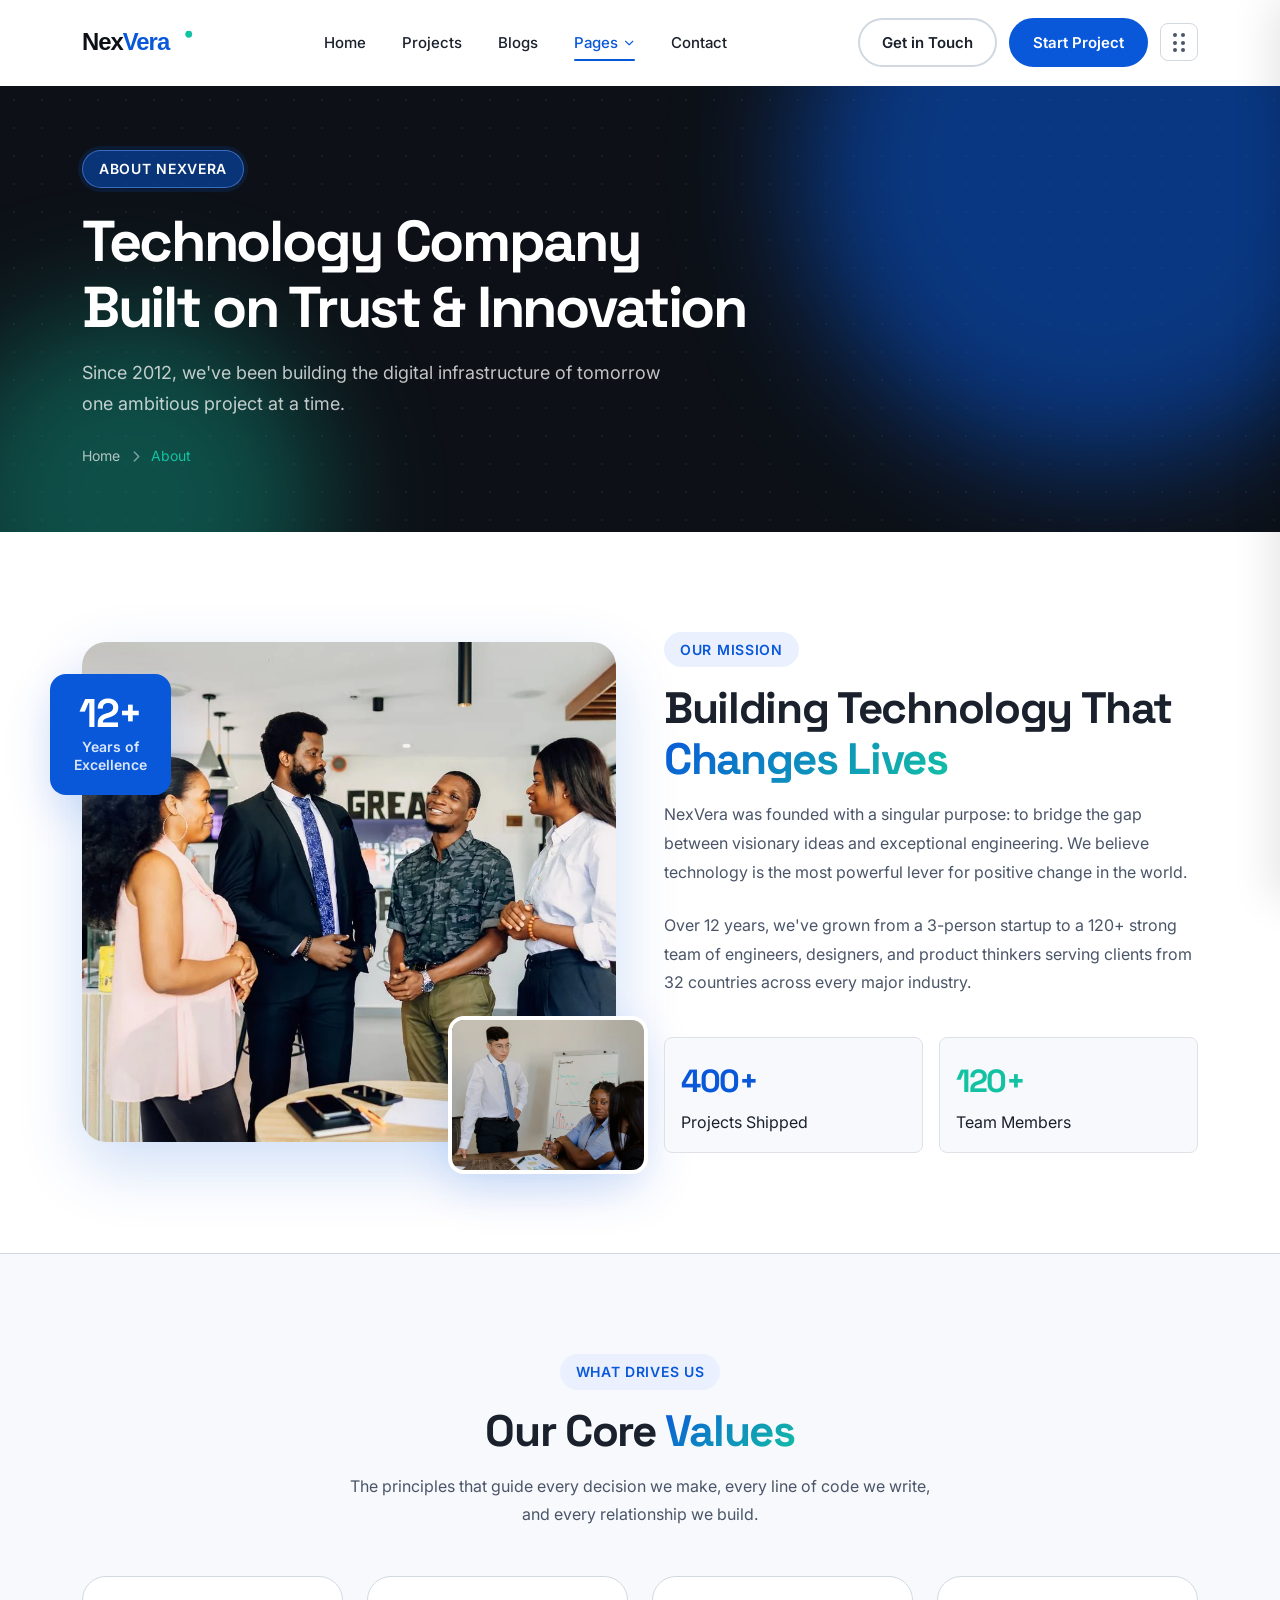
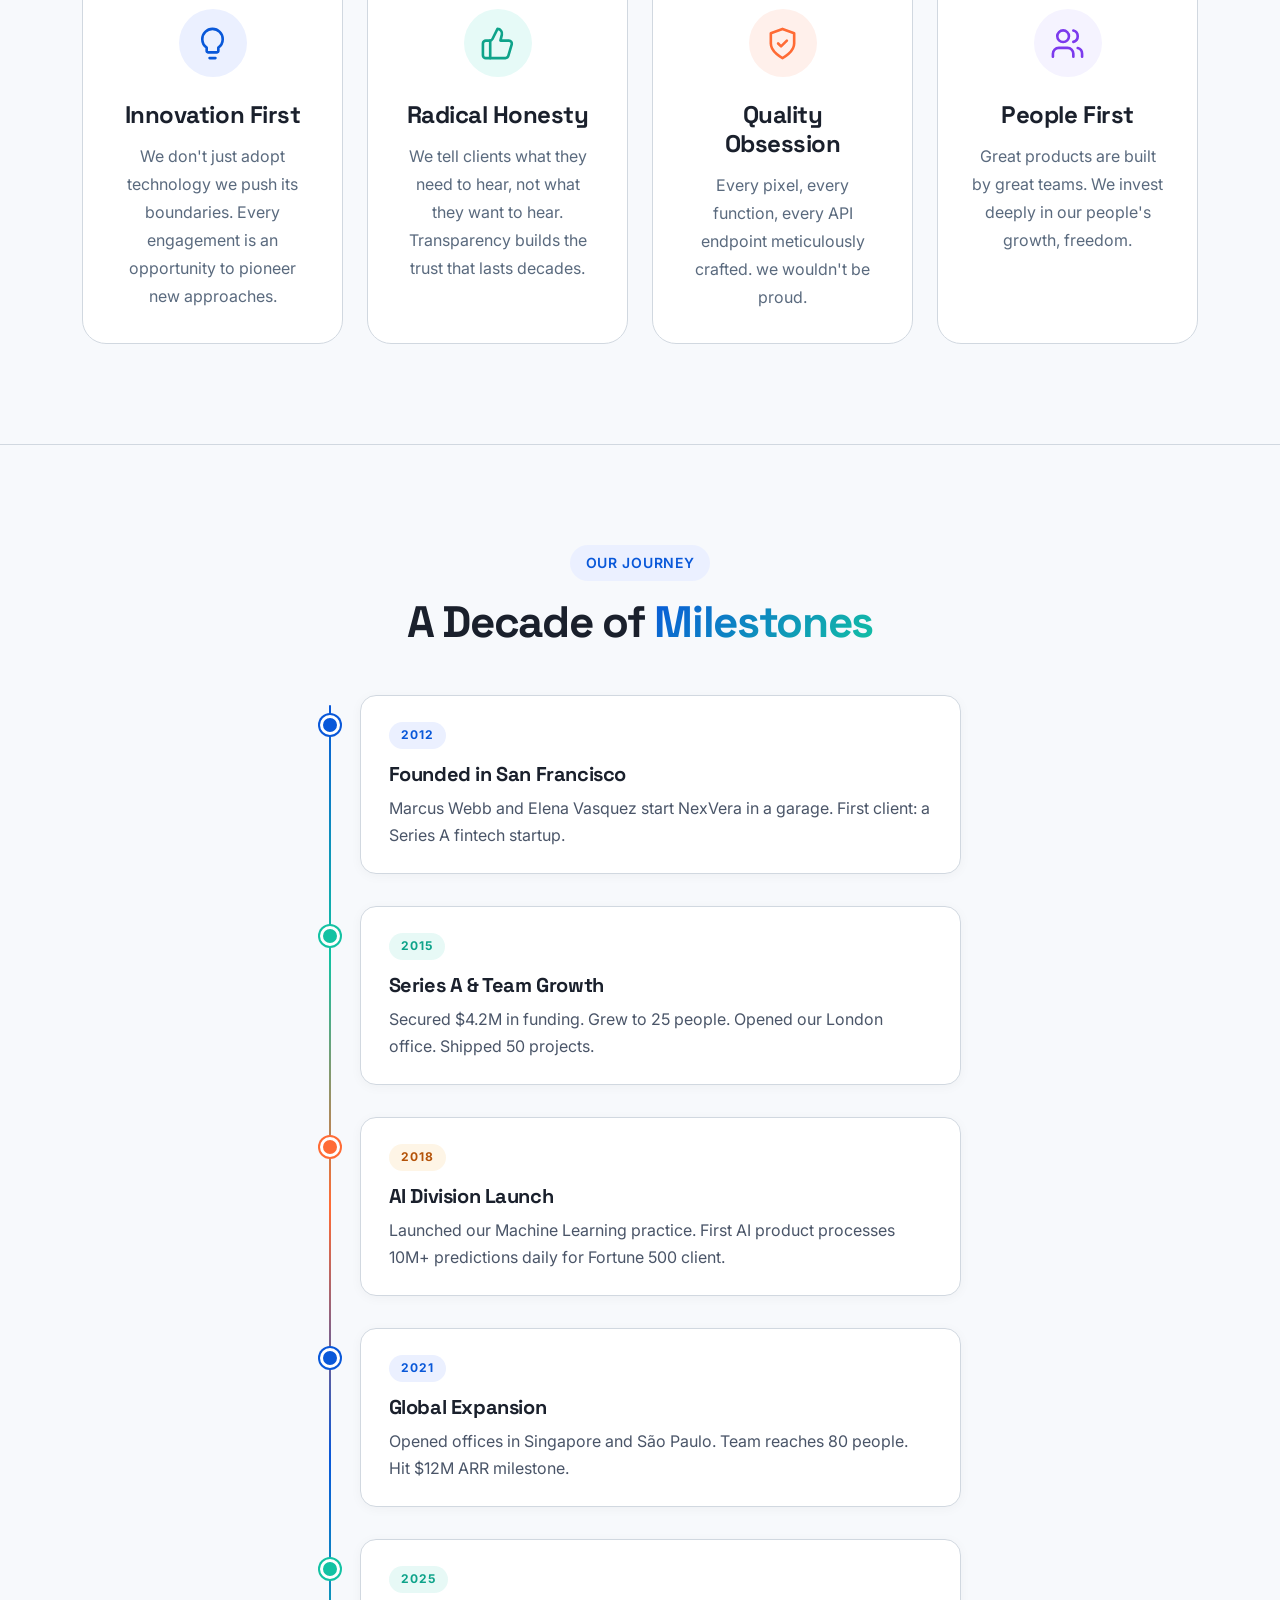
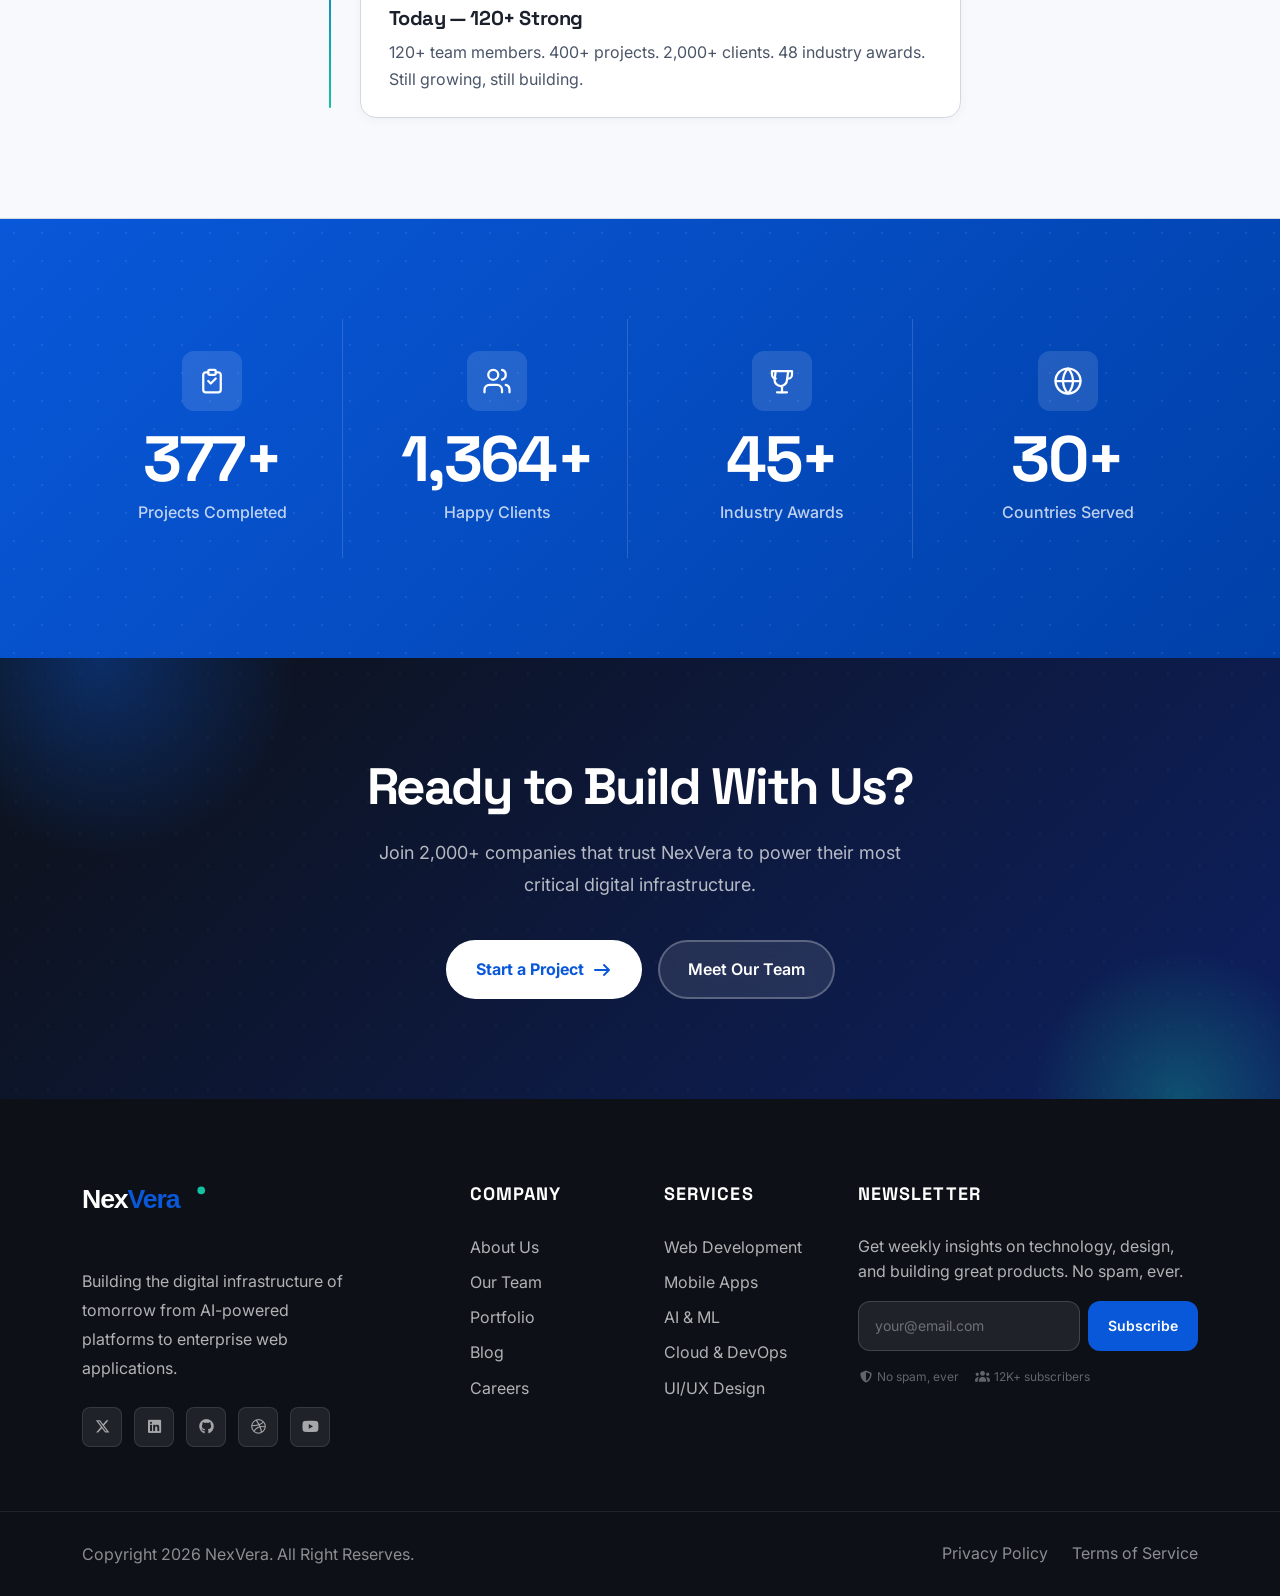
==== about.html @ 8ea326aa "initial commit" ====
<!DOCTYPE html>
<html lang="en">

<head>
  <meta charset="UTF-8" />
  <meta name="viewport" content="width=device-width, initial-scale=1.0" />
  <meta name="description"
    content="NexVera - Premium Technology Solutions. We build innovative digital experiences that transform businesses." />
  <title>NexVera – Technology & IT Solutions HTML Template</title>

  <!-- Favicon -->
  <link rel="icon" type="image/png" href="assets/img/favicon.png" />

  <!-- Google Fonts -->
  <link rel="preconnect" href="https://fonts.googleapis.com" />
  <link rel="preconnect" href="https://fonts.gstatic.com" crossorigin />

  <link rel="stylesheet" href="assets/css/vendor/bootstrap.min.css" />
  <link rel="stylesheet" href="assets/css/vendor/all.min.css" />
  <link rel="stylesheet" href="assets/css/vendor/aos.css" />
  <link rel="stylesheet" href="assets/css/vendor/swiper-bundle.min.css" />
  <link rel="stylesheet" href="assets/css/vendor/glightbox.min.css" />
  <link rel="stylesheet" href="assets/css/main.css" />
</head>

<body>

  <!-- Back to Top -->
  <button class="back-to-top" aria-label="Back to top"><i class="fa-solid fa-arrow-up"></i></button>

  <!-- ============================================================
       HEADER
       ============================================================ -->
  <header class="site-header">
    <div class="container">
      <div class="d-flex align-items-center justify-content-between">

        <a href="index.html" class="navbar-brand text-decoration-none">
          <img src="assets/img/logo.svg" alt="NexVera" class="navbar-logo-img" width="154" height="42">
        </a>

        <nav class="main-nav d-flex align-items-center gap-1">
          
            <a href="index.html" class="nav-link nav-link-parent">Home</a>
          
            <a href="portfolio.html" class="nav-link nav-link-parent">Projects</a>
            <a href="blog.html" class="nav-link nav-link-parent">Blogs</a>
            <div class="nav-item-dropdown">
              <a href="#" class="nav-link nav-link-parent">Pages <i class="fa-solid fa-chevron-down nav-chevron"></i></a>
              <div class="nav-dropdown">
                <a href="about.html" class="nav-dropdown-link">About</a>
                <a href="services.html" class="nav-dropdown-link">Services</a>
                <a href="service-single.html" class="nav-dropdown-link">Service Detail</a>
                <a href="team.html" class="nav-dropdown-link">Team</a>
                <a href="faqs.html" class="nav-dropdown-link">FAQs</a>
              </div>
            </div>
            <a href="contact.html" class="nav-link">Contact</a>
        </nav>

        <div class="nav-actions">
          <a href="contact.html" class="nav-outline d-none d-xl-inline-flex">Get in Touch</a>
          <a href="contact.html" class="nav-cta">Start Project</a>
          <button class="info-panel-btn d-none d-xl-inline-flex" aria-label="Open info panel"><span
              class="info-panel-btn-dot"></span><span class="info-panel-btn-dot"></span><span
              class="info-panel-btn-dot"></span><span class="info-panel-btn-dot"></span><span
              class="info-panel-btn-dot"></span><span class="info-panel-btn-dot"></span></button>
          <button class="navbar-toggler-custom d-xl-none" aria-label="Toggle navigation">
            <span></span><span></span><span></span>
          </button>
        </div>

      </div>
    </div>
  </header>

  <!-- Page Hero -->
  <section class="page-hero">
    <div class="page-hero-blob page-hero-blob-1"></div>
    <div class="page-hero-blob page-hero-blob-2"></div>
    <div class="container">
      <div class="page-hero-content" data-aos="fade-up">
        <div class="page-hero-tag">About NexVera</div>
        <h1 class="page-hero-title">Technology Company <br />Built on Trust & Innovation</h1>
        <p class="page-hero-text">Since 2012, we've been building the digital infrastructure of tomorrow one ambitious project at a time.</p>
        <nav class="breadcrumb-custom">
          <div class="breadcrumb-item-custom"><a href="index.html">Home</a></div>
          <span class="breadcrumb-sep"><i class="fa-solid fa-chevron-right"></i></span>
          <div class="breadcrumb-item-custom active">About</div>
        </nav>
      </div>
    </div>
  </section>

  <!-- Mission Section -->
  <section class="section-py">
    <div class="container">
      <div class="row align-items-center g-5">
        <div class="col-lg-6" data-aos="fade-right">
          <div class="about-image-wrap">
            <div class="about-exp-badge">
              <div class="about-exp-number">12+</div>
              <div class="about-exp-text">Years of<br>Excellence</div>
            </div>
            <div class="about-image-main">
              <img src="assets/img/about/about-1.jpg" alt="NexVera Office" loading="lazy" />
            </div>
            <div class="about-image-accent">
              <img src="assets/img/about/about-3.jpg" alt="Team collaboration" loading="lazy" />
            </div>
          </div>
        </div>
        <div class="col-lg-6 pl-lg-5" data-aos="fade-left" data-aos-delay="150">
          <div class="section-tag">Our Mission</div>
          <h2 class="section-title">Building Technology That <span class="text-gradient">Changes Lives</span></h2>
          <p class="mb-4">NexVera was founded with a singular purpose: to bridge the gap between visionary ideas and exceptional engineering. We believe technology is the most powerful lever for positive change in the world.</p>
          <p class="mb-4">Over 12 years, we've grown from a 3-person startup to a 120+ strong team of engineers, designers, and product thinkers serving clients from 32 countries across every major industry.</p>
          <div class="row g-3 mt-2">
            <div class="col-6">
              <div class="p-3 rounded-3 border stat-box-bg">
                <div class="stat-num--primary">400+</div>
                <div>Projects Shipped</div>
              </div>
            </div>
            <div class="col-6">
              <div class="p-3 rounded-3 border stat-box-bg">
                <div class="stat-num--accent">120+</div>
                <div>Team Members</div>
              </div>
            </div>
          </div>
        </div>
      </div>
    </div>
  </section>

  <!-- Values -->
  <section class="section-py bg-light-custom">
    <div class="container">
      <div class="text-center mb-5" data-aos="fade-up">
        <div class="section-tag mx-auto">What Drives Us</div>
        <h2 class="section-title">Our Core <span class="text-gradient">Values</span></h2>
        <p class="section-subtitle mx-auto">The principles that guide every decision we make, every line of code we write, and every relationship we build.</p>
      </div>
      <div class="row g-4">
        <div class="col-sm-6 col-xl-3" data-aos="fade-up" data-aos-delay="0">
          <div class="service-card text-center">
            <div class="service-icon mx-auto"><svg width="30" height="30" viewBox="0 0 24 24" fill="none" stroke="currentColor" stroke-width="1.8" stroke-linecap="round" stroke-linejoin="round"><path d="M9 18h6"/><path d="M10 22h4"/><path d="M12 2a7 7 0 0 1 7 7c0 2.38-1.19 4.47-3 5.74V17a1 1 0 0 1-1 1H9a1 1 0 0 1-1-1v-2.26C6.19 13.47 5 11.38 5 9a7 7 0 0 1 7-7z"/></svg></div>
            <h2 class="service-title h4">Innovation First</h2>
            <p class="service-text m-0">We don't just adopt technology we push its boundaries. Every engagement is an opportunity to pioneer new approaches.</p>
          </div>
        </div>
        <div class="col-sm-6 col-xl-3" data-aos="fade-up" data-aos-delay="100">
          <div class="service-card text-center">
            <div class="service-icon accent-bg mx-auto"><svg width="30" height="30" viewBox="0 0 24 24" fill="none" stroke="currentColor" stroke-width="1.8" stroke-linecap="round" stroke-linejoin="round"><path d="M7 10v12"/><path d="M15 5.88L14 10h5.83a2 2 0 0 1 1.92 2.56l-2.33 8A2 2 0 0 1 17.5 22H4a2 2 0 0 1-2-2v-8a2 2 0 0 1 2-2h2.76a2 2 0 0 0 1.79-1.11L12 2a3.13 3.13 0 0 1 3 3.88z"/></svg></div>
            <h2 class="service-title h4">Radical Honesty</h2>
            <p class="service-text m-0">We tell clients what they need to hear, not what they want to hear. Transparency builds the trust that lasts decades.</p>
          </div>
        </div>
        <div class="col-sm-6 col-xl-3" data-aos="fade-up" data-aos-delay="200">
          <div class="service-card text-center">
            <div class="service-icon highlight-bg mx-auto"><svg width="30" height="30" viewBox="0 0 24 24" fill="none" stroke="currentColor" stroke-width="1.8" stroke-linecap="round" stroke-linejoin="round"><path d="M12 22s8-4 8-10V5l-8-3-8 3v7c0 6 8 10 8 10z"/><path d="m9 12 2 2 4-4"/></svg></div>
            <h2 class="service-title h4">Quality Obsession</h2>
            <p class="service-text m-0">Every pixel, every function, every API endpoint meticulously crafted. we wouldn't be proud.</p>
          </div>
        </div>
        <div class="col-sm-6 col-xl-3" data-aos="fade-up" data-aos-delay="300">
          <div class="service-card text-center">
            <div class="service-icon service-icon--purple mx-auto"><svg width="30" height="30" viewBox="0 0 24 24" fill="none" stroke="currentColor" stroke-width="1.8" stroke-linecap="round" stroke-linejoin="round"><path d="M16 21v-2a4 4 0 0 0-4-4H6a4 4 0 0 0-4 4v2"/><circle cx="9" cy="7" r="4"/><path d="M22 21v-2a4 4 0 0 0-3-3.87"/><path d="M16 3.13a4 4 0 0 1 0 7.75"/></svg></div>
            <h2 class="service-title h4">People First</h2>
            <p class="service-text m-0">Great products are built by great teams. We invest deeply in our people's growth, freedom.</p>
          </div>
        </div>
      </div>
    </div>
  </section>

  <!-- Timeline -->
  <section class="section-py section-bg-light">
    <div class="container">
      <div class="text-center mb-5" data-aos="fade-up">
        <div class="section-tag mx-auto">Our Journey</div>
        <h2 class="section-title">A Decade of <span class="text-gradient">Milestones</span></h2>
      </div>
      <div class="row justify-content-center">
        <div class="col-lg-7">
          <div class="timeline">

            <div class="timeline-item" data-aos="fade-right" data-aos-delay="0">
              <div class="timeline-dot timeline-dot--primary"></div>
              <div class="timeline-card">
                <span class="timeline-year timeline-year--primary">2012</span>
                <h2 class="timeline-title h5">Founded in San Francisco</h2>
                <p class="timeline-text">Marcus Webb and Elena Vasquez start NexVera in a garage. First client: a Series A fintech startup.</p>
              </div>
            </div>

            <div class="timeline-item" data-aos="fade-right" data-aos-delay="100">
              <div class="timeline-dot timeline-dot--accent"></div>
              <div class="timeline-card">
                <span class="timeline-year timeline-year--accent">2015</span>
                <h2 class="timeline-title h5">Series A &amp; Team Growth</h2>
                <p class="timeline-text">Secured $4.2M in funding. Grew to 25 people. Opened our London office. Shipped 50 projects.</p>
              </div>
            </div>

            <div class="timeline-item" data-aos="fade-right" data-aos-delay="200">
              <div class="timeline-dot timeline-dot--highlight"></div>
              <div class="timeline-card">
                <span class="timeline-year timeline-year--highlight">2018</span>
                <h2 class="timeline-title h5">AI Division Launch</h2>
                <p class="timeline-text">Launched our Machine Learning practice. First AI product processes 10M+ predictions daily for Fortune 500 client.</p>
              </div>
            </div>

            <div class="timeline-item" data-aos="fade-right" data-aos-delay="300">
              <div class="timeline-dot timeline-dot--primary"></div>
              <div class="timeline-card">
                <span class="timeline-year timeline-year--primary">2021</span>
                <h2 class="timeline-title h5">Global Expansion</h2>
                <p class="timeline-text">Opened offices in Singapore and São Paulo. Team reaches 80 people. Hit $12M ARR milestone.</p>
              </div>
            </div>

            <div class="timeline-item" data-aos="fade-right" data-aos-delay="400">
              <div class="timeline-dot timeline-dot--accent"></div>
              <div class="timeline-card">
                <span class="timeline-year timeline-year--accent">2025</span>
                <h2 class="timeline-title h5">Today — 120+ Strong</h2>
                <p class="timeline-text">120+ team members. 400+ projects. 2,000+ clients. 48 industry awards. Still growing, still building.</p>
              </div>
            </div>

          </div>
        </div>
      </div>
    </div>
  </section>

  <!-- Counter -->
  <div class="section-py counter-section" id="stats">
    <div class="container">
      <div class="row align-items-center g-4">
        <div class="col-6 col-lg-3" data-aos="fade-up" data-aos-delay="0">
          <div class="counter-item">
            <div class="counter-icon"><svg width="22" height="22" viewBox="0 0 24 24" fill="none" stroke="currentColor" stroke-width="1.8" stroke-linecap="round" stroke-linejoin="round"><path d="M9 5H7a2 2 0 0 0-2 2v12a2 2 0 0 0 2 2h10a2 2 0 0 0 2-2V7a2 2 0 0 0-2-2h-2"/><rect x="9" y="3" width="6" height="4" rx="1"/><path d="m9 12 2 2 4-4"/></svg></div>
            <div class="counter-value">
              <span class="counter-number" data-count="400" data-suffix="+">400+</span>
            </div>
            <div class="counter-label">Projects Completed</div>
          </div>
        </div>
        <div class="col-6 col-lg-3" data-aos="fade-up" data-aos-delay="100">
          <div class="counter-item">
            <div class="counter-icon"><svg width="22" height="22" viewBox="0 0 24 24" fill="none" stroke="currentColor" stroke-width="1.8" stroke-linecap="round" stroke-linejoin="round"><path d="M16 21v-2a4 4 0 0 0-4-4H6a4 4 0 0 0-4 4v2"/><circle cx="9" cy="7" r="4"/><path d="M22 21v-2a4 4 0 0 0-3-3.87"/><path d="M16 3.13a4 4 0 0 1 0 7.75"/></svg></div>
            <div class="counter-value">
              <span class="counter-number" data-count="2000" data-suffix="+">2000+</span>
            </div>
            <div class="counter-label">Happy Clients</div>
          </div>
        </div>
        <div class="col-6 col-lg-3" data-aos="fade-up" data-aos-delay="200">
          <div class="counter-item">
            <div class="counter-icon"><svg width="22" height="22" viewBox="0 0 24 24" fill="none" stroke="currentColor" stroke-width="1.8" stroke-linecap="round" stroke-linejoin="round"><line x1="8" y1="21" x2="16" y2="21"/><line x1="12" y1="17" x2="12" y2="21"/><path d="M7 4h10l-1 7a5 5 0 0 1-10 0z"/><path d="M17 4h3v3a3 3 0 0 1-3 3"/><path d="M7 4H4v3a3 3 0 0 0 3 3"/></svg></div>
            <div class="counter-value">
              <span class="counter-number" data-count="48" data-suffix="+">48+</span>
            </div>
            <div class="counter-label">Industry Awards</div>
          </div>
        </div>
        <div class="col-6 col-lg-3" data-aos="fade-up" data-aos-delay="300">
          <div class="counter-item">
            <div class="counter-icon"><svg width="22" height="22" viewBox="0 0 24 24" fill="none" stroke="currentColor" stroke-width="1.8" stroke-linecap="round" stroke-linejoin="round"><circle cx="12" cy="12" r="10"/><line x1="2" y1="12" x2="22" y2="12"/><path d="M12 2a15.3 15.3 0 0 1 4 10 15.3 15.3 0 0 1-4 10 15.3 15.3 0 0 1-4-10 15.3 15.3 0 0 1 4-10z"/></svg></div>
            <div class="counter-value">
              <span class="counter-number" data-count="32" data-suffix="+">32+</span>
            </div>
            <div class="counter-label">Countries Served</div>
          </div>
        </div>
      </div>
    </div>
  </div>

  <!-- CTA -->
  <section class="section-py cta-section section-border-none">
    <div class="cta-blob cta-blob-1"></div><div class="cta-blob cta-blob-2"></div>
    <div class="container">
      <div class="cta-content" data-aos="fade-up">
        <h2 class="cta-title">Ready to Build With Us?</h2>
        <p class="cta-text">Join 2,000+ companies that trust NexVera to power their most critical digital infrastructure.</p>
        <div class="cta-actions">
          <a href="contact.html" class="btn-white-custom btn-lg-custom">Start a Project <i class="fa-solid fa-arrow-right"></i></a>
          <a href="team.html" class="btn-ghost-white btn-lg-custom">Meet Our Team</a>
        </div>
      </div>
    </div>
  </section>

  <!-- ============================================================
       FOOTER
       ============================================================ -->
  <footer class="site-footer">
    <div class="container">
      <div class="row g-5">

        <!-- Brand -->
        <div class="col-lg-4">
          <a href="index.html" class="footer-brand text-decoration-none d-inline-block"><img src="assets/img/logo-white.svg" alt="NexVera" class="footer-logo-img" width="148" height="42"></a>
          <p class="footer-desc">Building the digital infrastructure of tomorrow from AI-powered platforms to enterprise
            web applications.</p>
          <div class="footer-social">
            <a href="#" class="footer-social-link"><i class="fa-brands fa-x-twitter"></i></a>
            <a href="#" class="footer-social-link"><i class="fa-brands fa-linkedin"></i></a>
            <a href="#" class="footer-social-link"><i class="fa-brands fa-github"></i></a>
            <a href="#" class="footer-social-link"><i class="fa-brands fa-dribbble"></i></a>
            <a href="#" class="footer-social-link"><i class="fa-brands fa-youtube"></i></a>
          </div>
        </div>

        <!-- Links -->
        <div class="col-sm-6 col-lg-2">
          <div class="footer-heading">Company</div>
          <ul class="footer-links">
            <li><a href="about.html" class="footer-link">About Us</a></li>
            <li><a href="team.html" class="footer-link">Our Team</a></li>
            <li><a href="portfolio.html" class="footer-link">Portfolio</a></li>
            <li><a href="blog.html" class="footer-link">Blog</a></li>
            <li><a href="contact.html" class="footer-link">Careers</a></li>
          </ul>
        </div>

        <div class="col-sm-6 col-lg-2">
          <div class="footer-heading">Services</div>
          <ul class="footer-links">
            <li><a href="service-single.html" class="footer-link">Web Development</a></li>
            <li><a href="service-single.html" class="footer-link">Mobile Apps</a></li>
            <li><a href="service-single.html" class="footer-link">AI & ML</a></li>
            <li><a href="service-single.html" class="footer-link">Cloud & DevOps</a></li>
            <li><a href="service-single.html" class="footer-link">UI/UX Design</a></li>
          </ul>
        </div>

        <!-- Newsletter -->
        <div class="col-lg-4">
          <div class="footer-heading">Newsletter</div>
          <p class="footer-newsletter-label">Get weekly insights on technology, design, and building great products. No
            spam, ever.</p>
          <form class="footer-newsletter-form newsletter-form-el">
            <input type="email" id="footer-newsletter-email" class="footer-newsletter-input" placeholder="your@email.com" aria-label="Email address" required />
            <button type="submit" class="footer-newsletter-btn">Subscribe</button>
          </form>
          <div class="mt-3 d-flex gap-3">
            <span class="footer-newsletter-meta"><i class="fa-solid fa-shield-halved me-1"></i>No spam, ever</span>
            <span class="footer-newsletter-meta"><i class="fa-solid fa-users me-1"></i>12K+ subscribers</span>
          </div>
        </div>

      </div>
    </div>

    <div class="footer-bottom">
      <div class="container">
        <div class="d-flex align-items-center justify-content-between flex-wrap gap-3">
          <p class="footer-bottom-text mb-0">Copyright 2026 <a class="copyright-text" href="#">NexVera.</a> All Right
            Reserves.</p>
          <div class="footer-bottom-links">
            <a href="#" class="footer-bottom-link">Privacy Policy</a>
            <a href="#" class="footer-bottom-link">Terms of Service</a>
          </div>
        </div>
      </div>
    </div>
  </footer>

  <div class="info-panel-overlay"></div>

  <div class="info-panel">
    <button class="info-panel-close" aria-label="Close panel"><i class="fa-solid fa-xmark"></i></button>
    <div class="info-panel-logo">
        <a href="index.html" class="navbar-brand text-decoration-none">
          <img src="assets/img/logo.svg" alt="NexVera" class="navbar-logo-img" width="154" height="42">
        </a>
    </div>
    <div class="info-panel-divider"></div>
    <div>
      <div class="info-panel-section-title">Contact Info</div>
      <div class="info-panel-contact-item">
        <div class="info-panel-contact-icon"><svg width="20" height="20" viewBox="0 0 24 24" fill="none"
            xmlns="http://www.w3.org/2000/svg">
            <path
              d="M21.2956 16.6422V19.4523C21.2967 19.7132 21.2432 19.9714 21.1387 20.2104C21.0342 20.4495 20.8809 20.664 20.6887 20.8404C20.4965 21.0167 20.2695 21.151 20.0224 21.2346C19.7753 21.3182 19.5134 21.3492 19.2536 21.3257C16.3712 21.0125 13.6025 20.0276 11.1699 18.4501C8.90672 17.0119 6.9879 15.0931 5.54976 12.8299C3.96673 10.3862 2.98157 7.60406 2.67411 4.70874C2.6507 4.44972 2.68148 4.18865 2.7645 3.94217C2.84751 3.6957 2.98094 3.4692 3.15629 3.27712C3.33163 3.08503 3.54505 2.93156 3.78296 2.82647C4.02087 2.72139 4.27805 2.66699 4.53813 2.66675H7.34822C7.8028 2.66227 8.2435 2.82325 8.58818 3.11967C8.93285 3.41609 9.15798 3.82773 9.22161 4.27786C9.34021 5.17715 9.56018 6.06014 9.87729 6.90998C10.0033 7.24524 10.0306 7.60961 9.95589 7.9599C9.88118 8.31019 9.70762 8.63173 9.45578 8.88641L8.26618 10.076C9.59962 12.4211 11.5413 14.3627 13.8864 15.6962L15.076 14.5066C15.3306 14.2547 15.6522 14.0812 16.0025 14.0065C16.3527 13.9318 16.7171 13.959 17.0524 14.0851C17.9022 14.4022 18.7852 14.6221 19.6845 14.7408C20.1395 14.8049 20.5551 15.0341 20.8521 15.3847C21.1492 15.7353 21.307 16.1829 21.2956 16.6422Z"
              stroke="currentColor" stroke-width="1.6" stroke-linecap="round" stroke-linejoin="round"></path>
          </svg></div>
        <div>
          <div class="info-panel-contact-label">Phone</div>
          <div class="info-panel-contact-value">+1 (555) 123-4567</div>
        </div>
      </div>
      <div class="info-panel-contact-item">
        <div class="info-panel-contact-icon"><svg width="20" height="20" viewBox="0 0 24 24" fill="none"
            xmlns="http://www.w3.org/2000/svg">
            <path
              d="M22.6668 6C22.6668 4.9 21.7068 4 20.5335 4H3.46683C2.2935 4 1.3335 4.9 1.3335 6M22.6668 6V18C22.6668 19.1 21.7068 20 20.5335 20H3.46683C2.2935 20 1.3335 19.1 1.3335 18V6M22.6668 6L12.0002 13.0001L1.3335 6"
              stroke="currentColor" stroke-width="1.46667" stroke-linecap="round" stroke-linejoin="round"></path>
          </svg></div>
        <div>
          <div class="info-panel-contact-label">Email</div>
          <div class="info-panel-contact-value">hello@nexvera.com</div>
        </div>
      </div>
      <div class="info-panel-contact-item">
        <div class="info-panel-contact-icon"><svg width="20" height="20" viewBox="0 0 24 24" fill="none"
            xmlns="http://www.w3.org/2000/svg">
            <path
              d="M19.9998 10.0606C19.9998 16.8485 11.3332 22.6667 11.3332 22.6667C11.3332 22.6667 2.6665 16.8485 2.6665 10.0606C2.6665 7.746 3.5796 5.52618 5.20491 3.8895C6.83023 2.25282 9.03463 1.33334 11.3332 1.33334C13.6317 1.33334 15.8361 2.25282 17.4614 3.8895C19.0867 5.52618 19.9998 7.746 19.9998 10.0606Z"
              stroke="currentColor" stroke-width="1.73333" stroke-linecap="round" stroke-linejoin="round"></path>
            <path
              d="M11.3332 12.9697C12.9287 12.9697 14.2221 11.6673 14.2221 10.0606C14.2221 8.45397 12.9287 7.15153 11.3332 7.15153C9.73768 7.15153 8.44428 8.45397 8.44428 10.0606C8.44428 11.6673 9.73768 12.9697 11.3332 12.9697Z"
              stroke="currentColor" stroke-width="1.73333" stroke-linecap="round" stroke-linejoin="round"></path>
          </svg></div>
        <div>
          <div class="info-panel-contact-label">Address</div>
          <div class="info-panel-contact-value">123 Innovation Ave, SF, CA 94105</div>
        </div>
      </div>
      <div class="info-panel-contact-item">
        <div class="info-panel-contact-icon"><svg xmlns="http://www.w3.org/2000/svg" width="20" height="20"
            viewBox="0 0 640 640">
            <path
              d="M528 320C528 434.9 434.9 528 320 528C205.1 528 112 434.9 112 320C112 205.1 205.1 112 320 112C434.9 112 528 205.1 528 320zM64 320C64 461.4 178.6 576 320 576C461.4 576 576 461.4 576 320C576 178.6 461.4 64 320 64C178.6 64 64 178.6 64 320zM296 184L296 320C296 328 300 335.5 306.7 340L402.7 404C413.7 411.4 428.6 408.4 436 397.3C443.4 386.2 440.4 371.4 429.3 364L344 307.2L344 184C344 170.7 333.3 160 320 160C306.7 160 296 170.7 296 184z"
              fill="currentColor" />
          </svg></div>
        <div>
          <div class="info-panel-contact-label">Hours</div>
          <div class="info-panel-contact-value">Mon–Fri, 9:00 AM – 6:00 PM</div>
        </div>
      </div>
    </div>
    <div class="info-panel-divider"></div>
    <div>
      <div class="info-panel-section-title">Gallery</div>
      <div class="info-panel-gallery">
        <div class="info-panel-gallery-item"><img src="assets/img/intro/intro-1.jpg" alt="" loading="lazy" />
        </div>
        <div class="info-panel-gallery-item"><img src="assets/img/intro/intro-2.jpg" alt="" loading="lazy" />
        </div>
        <div class="info-panel-gallery-item"><img src="assets/img/intro/intro-3.jpg" alt="" loading="lazy" />
        </div>
        <div class="info-panel-gallery-item"><img src="assets/img/intro/intro-4.jpg" alt="" loading="lazy" />
        </div>
        <div class="info-panel-gallery-item"><img src="assets/img/intro/intro-5.jpg" alt="" loading="lazy" />
        </div>
        <div class="info-panel-gallery-item"><img src="assets/img/intro/intro-6.jpg" alt="" loading="lazy" />
        </div>
      </div>
    </div>
    <div class="info-panel-divider"></div>
    <div>
      <div class="info-panel-section-title">Follow Us</div>
      <div class="info-panel-social">
        <a href="#" aria-label="X / Twitter"><i class="fa-brands fa-x-twitter"></i></a>
        <a href="#" aria-label="LinkedIn"><i class="fa-brands fa-linkedin-in"></i></a>
        <a href="#" aria-label="GitHub"><i class="fa-brands fa-github"></i></a>
        <a href="#" aria-label="Instagram"><i class="fa-brands fa-instagram"></i></a>
        <a href="#" aria-label="YouTube"><i class="fa-brands fa-youtube"></i></a>
      </div>
    </div>
  </div>

  <!-- Scripts -->
  <script src="assets/js/vendor/bootstrap.bundle.min.js"></script>
  <script src="assets/js/vendor/aos.js"></script>
  <script src="assets/js/vendor/swiper-bundle.min.js"></script>
  <script src="assets/js/vendor/typed.umd.js"></script>
  <script src="assets/js/vendor/countUp.umd.js"></script>
  <script src="assets/js/vendor/glightbox.min.js"></script>
  <script src="assets/js/main.js"></script>

</body>

</html>
---- assets/css/main.css ----
/*-----------------------------------------------------------------------------------

    Template Name: NexVera – Technology & IT Solutions HTML Template HTML Template
    Author: Themiverse
    Support: techsupport@themiverse.com
    Description: NexVera – Technology Solutions HTML Template
    Version: 1.0

-----------------------------------------------------------------------------------
   TABLE OF CONTENTS
   01. CSS Variables
   02. Base & Reset
   03. Typography
   04. Utilities
   05. Preloader
   06. Custom Scrollbar
   07. Back to Top
   08. Header & Navigation
   09. Header Dark Mode
   10. Hero Section
   11. Clients / Marquee
   12. About Section
   13. Services Section
   14. How It Works
   15. Services Page
   16. Counter Section
   17. Portfolio Section
   18. Testimonials
   19. Team Section
   20. Pricing Section
   21. Blog Section
   22. CTA Section
   23. Contact Section
   24. Footer
   25. Page Hero (Inner)
   26. Timeline
   27. Breadcrumb
   28. Sidebar
   29. Service Single
   30. Portfolio Single
   31. Blog Single
   32. 404 Page
   33. Animations
   34. Responsive
   35. Additional Inner Page Styles
   36. Service Single — Detail Page
   37. Info Panel
   38. Dropdown Navigation
   39. Blog Sidebar
   40. Blog Single
   41. Portfolio & Service Single
   42. Portfolio Single Page
   43. Portfolio Single Sidebar
   44. Sidebar Contact CTA
   45. Team Page
   46. Dropdown Navigation
   47. Mobile Nav Overlay
   ============================================================ */
@import url('https://fonts.googleapis.com/css2?family=Space+Grotesk:wght@400;500;600;700;800&family=Inter:ital,wght@0,300;0,400;0,500;0,600;1,400&family=JetBrains+Mono:wght@400;500&display=swap');

/* ============================================================
   01. CSS VARIABLES
   ============================================================ */
:root {
  --tmv-color-primary: #0958D9;
  --tmv-color-primary-dark: #0040A8;
  --tmv-color-primary-light: #EBF0FF;
  --tmv-color-primary-rgb: 9, 88, 217;

  --tmv-color-accent: #13C2A3;
  --tmv-color-accent-dark: #0EA38A;
  --tmv-color-accent-light: #E6FAF7;
  --tmv-color-accent-rgb: 19, 194, 163;

  --tmv-color-highlight: #FF6B35;
  --tmv-color-highlight-light: #FFF0EB;

  --tmv-color-success: #13C2A3;
  --tmv-color-danger: #E5484D;

  --tmv-color-dark: #0D1117;
  --tmv-color-text: #1A202C;
  --tmv-color-text-primary: #1A202C;
  --tmv-color-text-secondary: #4A5568;
  --tmv-color-text-muted: #5A6A7E;
  --tmv-color-border: #d1d8e0;
  --tmv-color-bg: #FFFFFF;
  --tmv-color-bg-light: #F7F9FC;
  --tmv-color-bg-alt: #EEF2F8;
  --tmv-color-surface: #F7F9FC;
  --tmv-color-white: #FFFFFF;

  --tmv-font-display: 'Space Grotesk', sans-serif;
  --tmv-font-heading: 'Space Grotesk', sans-serif;
  --tmv-font-body: 'Inter', sans-serif;
  --tmv-font-mono: 'JetBrains Mono', monospace;

  --tmv-gradient-primary: linear-gradient(90deg, var(--tmv-color-primary), var(--tmv-color-accent));

  --tmv-fs-xs: 0.75rem;
  --tmv-fs-sm: 0.875rem;
  --tmv-fs-base: 1rem;
  --tmv-fs-md: 1.125rem;
  --tmv-fs-lg: 1.25rem;
  --tmv-fs-xl: 1.5rem;
  --tmv-fs-2xl: 1.875rem;
  --tmv-fs-3xl: 2.25rem;
  --tmv-fs-4xl: 3rem;
  --tmv-fs-5xl: 3.75rem;
  --tmv-fs-6xl: 4.5rem;

  --tmv-radius-xs: 4px;
  --tmv-radius-sm: 8px;
  --tmv-radius-md: 12px;
  --tmv-radius-lg: 16px;
  --tmv-radius-xl: 24px;
  --tmv-radius-2xl: 32px;
  --tmv-radius-full: 9999px;

  --tmv-shadow-xs: 0 1px 3px rgba(0, 0, 0, 0.06);
  --tmv-shadow-sm: 0 4px 12px rgba(9, 88, 217, 0.08);
  --tmv-shadow-md: 0 8px 32px rgba(9, 88, 217, 0.12);
  --tmv-shadow-lg: 0 16px 48px rgba(9, 88, 217, 0.16);
  --tmv-shadow-xl: 0 24px 64px rgba(9, 88, 217, 0.20);
  --tmv-shadow-card: 0 2px 20px rgba(0, 0, 0, 0.06);
  --tmv-shadow-hover: 0 12px 40px rgba(9, 88, 217, 0.18);

  --tmv-transition: all 0.3s cubic-bezier(0.4, 0, 0.2, 1);
  --tmv-transition-base: all 0.3s cubic-bezier(0.4, 0, 0.2, 1);
  --tmv-transition-fast: all 0.15s cubic-bezier(0.4, 0, 0.2, 1);
  --tmv-transition-slow: all 0.5s cubic-bezier(0.4, 0, 0.2, 1);

  --section-py: 100px;
  --navbar-height: 80px;
  --z-sticky: 1000;
  --z-overlay: 1200;
}

/* ============================================================
   02. BASE & RESET
   ============================================================ */
*,
*::before,
*::after {
  box-sizing: border-box;
  margin: 0;
  padding: 0;
}

html {
  scroll-behavior: smooth;
  font-size: 16px;
  overflow-x: hidden;
}

body {
  font-family: var(--tmv-font-body);
  font-size: var(--tmv-fs-base);
  color: var(--tmv-color-text);
  background-color: var(--tmv-color-white);
  line-height: 1.7;
  -webkit-font-smoothing: antialiased;
  -moz-osx-font-smoothing: grayscale;
  overflow-x: hidden;
}

img {
  max-width: 100%;
  height: auto;
  display: block;
}

a {
  color: var(--tmv-color-primary);
  text-decoration: none;
  transition: var(--tmv-transition);
}

a:hover {
  color: var(--tmv-color-primary-dark);
}

ul,
ol {
  list-style: none;
  padding: 0;
  margin: 0;
}

::selection {
  background: var(--tmv-color-primary);
  color: var(--tmv-color-white);
}


/* ============================================================
   03. TYPOGRAPHY
   ============================================================ */
h1,
h2,
h3,
h4,
h5,
h6,
.h1,
.h2,
.h3,
.h4,
.h5,
.h6 {
  font-family: var(--tmv-font-display);
  font-weight: 700;
  color: var(--tmv-color-text);
  line-height: 1.2;
  letter-spacing: -0.02em;
}

h1,
.h1 {
  font-size: clamp(2.5rem, 5vw, var(--tmv-fs-6xl));
}

h2,
.h2 {
  font-size: clamp(2rem, 4vw, var(--tmv-fs-4xl));
}

h3,
.h3 {
  font-size: clamp(1.5rem, 3vw, var(--tmv-fs-2xl));
}

h4,
.h4 {
  font-size: var(--tmv-fs-xl);
}

h5,
.h5 {
  font-size: var(--tmv-fs-lg);
}

h6,
.h6 {
  font-size: var(--tmv-fs-base);
}

p {
  font-size: var(--tmv-fs-base);
  color: var(--tmv-color-text-secondary);
  line-height: 1.8;
}

.display-text {
  font-family: var(--tmv-font-display);
  font-weight: 800;
  letter-spacing: -0.03em;
}

.text-gradient {
  background: linear-gradient(135deg, var(--tmv-color-primary) 0%, var(--tmv-color-accent) 100%);
  -webkit-background-clip: text;
  -webkit-text-fill-color: transparent;
  background-clip: text;
}

.section-tag {
  display: inline-flex;
  align-items: center;
  gap: 0.5rem;
  background: var(--tmv-color-primary-light);
  color: var(--tmv-color-primary);
  font-family: var(--tmv-font-body);
  font-size: var(--tmv-fs-sm);
  font-weight: 600;
  letter-spacing: 0.05em;
  text-transform: uppercase;
  padding: 0.375rem 1rem;
  border-radius: var(--tmv-radius-full);
  margin-bottom: 1rem;
}

.section-tag.accent {
  background: var(--tmv-color-accent-light);
  color: var(--tmv-color-accent-dark);
}

.section-tag.highlight {
  background: var(--tmv-color-highlight-light);
  color: var(--tmv-color-highlight);
}

.section-title {
  font-family: var(--tmv-font-display);
  font-weight: 800;
  font-size: clamp(1.875rem, 3.5vw, 2.75rem);
  color: var(--tmv-color-text);
  letter-spacing: -0.03em;
  line-height: 1.15;
  margin-bottom: 1rem;
}

.section-subtitle {
  max-width: 540px;
  line-height: 1.75;
  color: var(--tmv-color-text-secondary);
  font-size: var(--tmv-fs-base);
}

.section-subtitle.mx-auto {
  max-width: 600px;
}
@media(max-width: 480px){
  .cta-section .section-tag{
    font-size: var(--tmv-fs-xs);
  }
}
/* ============================================================
   04. UTILITIES
   ============================================================ */
.section-py {
  padding-top: var(--section-py);
  padding-bottom: var(--section-py);
}

.section-pt {
  padding-top: var(--section-py);
}

.section-pb {
  padding-bottom: var(--section-py);
}

.bg-light-custom {
  background-color: var(--tmv-color-bg-light);
}

.bg-alt {
  background-color: var(--tmv-color-bg-alt);
}

.bg-dark-custom {
  background-color: var(--tmv-color-dark);
}

.bg-primary-custom {
  background-color: var(--tmv-color-primary);
}

.dot-grid-bg {
  background-image: radial-gradient(circle, rgba(9, 88, 217, 0.12) 1px, transparent 1px);
  background-size: 28px 28px;
}

.line-grid-bg {
  background-image: linear-gradient(rgba(9, 88, 217, 0.06) 1px, transparent 1px),
    linear-gradient(90deg, rgba(9, 88, 217, 0.06) 1px, transparent 1px);
  background-size: 40px 40px;
}

.btn-primary-custom {
  display: inline-flex;
  align-items: center;
  gap: 0.5rem;
  background: var(--tmv-color-primary);
  color: var(--tmv-color-white);
  font-family: var(--tmv-font-body);
  font-weight: 600;
  font-size: var(--tmv-fs-base);
  padding: 0.875rem 1.75rem;
  border-radius: var(--tmv-radius-full);
  border: 2px solid var(--tmv-color-primary);
  cursor: pointer;
  transition: var(--tmv-transition);
  white-space: nowrap;
}

.btn-primary-custom:hover {
  background: var(--tmv-color-primary-dark);
  border-color: var(--tmv-color-primary-dark);
  color: var(--tmv-color-white);
  transform: translateY(-2px);
  box-shadow: var(--tmv-shadow-md);
}

.btn-outline-custom {
  display: inline-flex;
  align-items: center;
  gap: 0.5rem;
  background: transparent;
  color: var(--tmv-color-text);
  font-family: var(--tmv-font-body);
  font-weight: 600;
  font-size: var(--tmv-fs-base);
  padding: 0.875rem 1.75rem;
  border-radius: var(--tmv-radius-full);
  border: 2px solid var(--tmv-color-border);
  cursor: pointer;
  transition: var(--tmv-transition);
  white-space: nowrap;
}

.btn-outline-custom:hover {
  border-color: var(--tmv-color-primary);
  color: var(--tmv-color-primary);
  transform: translateY(-2px);
  box-shadow: var(--tmv-shadow-sm);
}

.btn-accent-custom {
  display: inline-flex;
  align-items: center;
  gap: 0.5rem;
  background: var(--tmv-color-accent);
  color: var(--tmv-color-white);
  font-family: var(--tmv-font-body);
  font-weight: 600;
  font-size: var(--tmv-fs-base);
  padding: 0.875rem 1.75rem;
  border-radius: var(--tmv-radius-full);
  border: 2px solid var(--tmv-color-accent);
  cursor: pointer;
  transition: var(--tmv-transition);
  white-space: nowrap;
}

.btn-accent-custom:hover {
  background: var(--tmv-color-accent-dark);
  border-color: var(--tmv-color-accent-dark);
  color: var(--tmv-color-white);
  transform: translateY(-2px);
  box-shadow: var(--tmv-shadow-md);
}

.btn-sm-custom {
  padding: 0.625rem 1.25rem;
  font-size: var(--tmv-fs-sm);
}

.btn-lg-custom {
  padding: 1.125rem 2.25rem;
  font-size: var(--tmv-fs-md);
}

@media(max-width: 991px) {

  .btn-lg-custom {
    padding: 0.875rem 1.75rem;
    font-size: var(--tmv-fs-base);
  }
}

.badge-custom {
  display: inline-flex;
  align-items: center;
  gap: 0.375rem;
  padding: 0.375rem 0.875rem;
  border-radius: var(--tmv-radius-full);
  font-size: var(--tmv-fs-xs);
  font-weight: 600;
  letter-spacing: 0.04em;
  text-transform: uppercase;
}

.badge-primary {
  background: var(--tmv-color-primary-light);
  color: var(--tmv-color-primary);
}

.badge-accent {
  background: var(--tmv-color-accent-light);
  color: var(--tmv-color-accent-dark);
}

.badge-highlight {
  background: var(--tmv-color-highlight-light);
  color: var(--tmv-color-highlight);
}

/* Divider */
.divider-line {
  width: 60px;
  height: 3px;
  background: var(--tmv-gradient-primary);
  border-radius: var(--tmv-radius-full);
  margin-bottom: 1.5rem;
}

/* ============================================================
   05. PRELOADER
   ============================================================ */
.preloader {
  position: fixed;
  inset: 0;
  width: 100%;
  height: 100vh;
  height: 100dvh;
  margin: 0;
  overflow: hidden;
  background: #0D1117;
  z-index: 9999;
  display: flex;
  align-items: center;
  justify-content: center;
  transition: transform 0.85s cubic-bezier(0.76, 0, 0.24, 1);
}

.preloader.slide-up {
  transform: translateY(-100%);
}

.preloader-inner {
  display: flex;
  flex-direction: column;
  align-items: center;
  gap: clamp(1.125rem, 4vw, 1.75rem);
  padding-inline: 1.5rem;
  max-width: 100%;
  transition: opacity 0.3s ease;
}

.preloader.fade-content .preloader-inner {
  opacity: 0;
}

.preloader-bar {
  width: clamp(140px, 40vw, 200px);
  max-width: 100%;
  height: 3px;
  background: rgba(255, 255, 255, 0.12);
  border-radius: var(--tmv-radius-full);
  overflow: hidden;
}

.preloader-bar-fill {
  height: 100%;
  width: 0;
  background: var(--tmv-gradient-primary);
  border-radius: var(--tmv-radius-full);
  animation: preloaderFill 1.5s cubic-bezier(0.4, 0, 0.2, 1) forwards;
}

@keyframes preloaderFill {
  0% {
    width: 0;
  }

  60% {
    width: 70%;
  }

  100% {
    width: 100%;
  }
}

/* Navbar logo image */
.navbar-logo-img {
  height: 36px;
  width: auto;
  display: block;
}

/* Footer logo image */
.footer-logo-img {
  height: 40px;
  width: auto;
  display: block;
  margin-bottom: 1.25rem;
}

/* ============================================================
   06. CUSTOM SCROLLBAR
   ============================================================ */
::-webkit-scrollbar {
  width: 6px;
}

::-webkit-scrollbar-track {
  background: var(--tmv-color-bg-light);
}

::-webkit-scrollbar-thumb {
  background: var(--tmv-color-primary);
  border-radius: var(--tmv-radius-full);
}

::-webkit-scrollbar-thumb:hover {
  background: var(--tmv-color-primary-dark);
}

/* ============================================================
   07. BACK TO TOP
   ============================================================ */
.back-to-top {
  position: fixed;
  bottom: 2rem;
  right: 2rem;
  width: 48px;
  height: 48px;
  background: var(--tmv-color-primary);
  color: var(--tmv-color-white);
  border-radius: var(--tmv-radius-md);
  display: flex;
  align-items: center;
  justify-content: center;
  font-size: 1.125rem;
  z-index: 99;
  opacity: 0;
  visibility: hidden;
  transform: translateY(16px);
  transition: var(--tmv-transition);
  box-shadow: var(--tmv-shadow-md);
  border: none;
}

.back-to-top.visible {
  opacity: 1;
  visibility: visible;
  transform: translateY(0);
}

.back-to-top:hover {
  background: var(--tmv-color-primary-dark);
  color: var(--tmv-color-white);
  transform: translateY(-4px);
  box-shadow: var(--tmv-shadow-lg);
}
@media(max-width: 1199px){
  .back-to-top{
    right: 1rem;
  }
}
/* ============================================================
   08. HEADER & NAVIGATION
   ============================================================ */
.site-header {
  position: sticky;
  top: 0;
  width: 100%;
  z-index: var(--z-sticky);
  background: #fff;
  border-bottom: 1px solid transparent;
  transition: box-shadow 0.35s ease, padding 0.35s ease, border-color 0.35s ease;
  padding: 0.1rem 0;
}

.site-header.scrolled {
  box-shadow: 0 1px 0 rgba(0, 0, 0, 0.06), 0 4px 20px rgba(0, 0, 0, 0.06);
  border-color: var(--tmv-color-border);
  position: fixed;
    top: 0;
    left: 0;
    right: 0;
}

.navbar-brand-text,
.navbar-brand {
  font-family: var(--tmv-font-display);
  font-weight: 800;
  font-size: 1.625rem;
  color: var(--tmv-color-dark);
  letter-spacing: -0.04em;
  line-height: 1;
  outline: none !important;
}

.navbar-brand-text span {
  color: var(--tmv-color-primary);
}

.navbar-brand-dot {
  display: inline-block;
  width: 6px;
  height: 6px;
  background: var(--tmv-color-accent);
  border-radius: 50%;
  margin-left: 2px;
  vertical-align: super;
}

.main-nav .nav-link {
  font-family: var(--tmv-font-body);
  font-weight: 500;
  font-size: 0.9375rem;
  color: var(--tmv-color-text);
  padding: 1.75rem 1rem;
  position: relative;
  transition: var(--tmv-transition);
}

.main-nav .nav-link::before {
  content: '';
  position: absolute;
  bottom: 22px;
  left: 1rem;
  right: 1rem;
  height: 2px;
  background: var(--tmv-color-primary);
  border-radius: var(--tmv-radius-full);
  transform: scaleX(0);
  transition: var(--tmv-transition);
  transform-origin: left;
}

.main-nav .nav-link:hover {
  color: var(--tmv-color-primary);
}

.main-nav .nav-link:hover::before {
  transform: scaleX(1);
}

.main-nav .nav-link.active {
  color: var(--tmv-color-primary);
}

.main-nav .nav-link.active::before {
  transform: scaleX(1);
}

.nav-actions {
  display: flex;
  align-items: center;
  gap: 0.75rem;
}

.nav-cta {
  background: var(--tmv-color-primary);
  color: var(--tmv-color-white);
  font-family: var(--tmv-font-body);
  font-weight: 600;
  font-size: 0.9375rem;
  padding: 0.625rem 1.375rem;
  border-radius: var(--tmv-radius-full);
  border: 2px solid var(--tmv-color-primary);
  transition: var(--tmv-transition);
  white-space: nowrap;
}

.nav-cta:hover {
  background: var(--tmv-color-primary-dark);
  border-color: var(--tmv-color-primary-dark);
  color: var(--tmv-color-white);
  transform: translateY(-1px);
  box-shadow: var(--tmv-shadow-sm);
}

.nav-outline {
  color: var(--tmv-color-text);
  font-family: var(--tmv-font-body);
  font-weight: 600;
  font-size: 0.9375rem;
  padding: 0.625rem 1.375rem;
  border-radius: var(--tmv-radius-full);
  border: 2px solid var(--tmv-color-border);
  transition: var(--tmv-transition);
}

.nav-outline:hover {
  border-color: var(--tmv-color-primary);
  color: var(--tmv-color-primary);
}

/* ============================================================
   09. HEADER DARK MODE (inner pages with dark page-hero)
   ============================================================ */
.site-header.header-dark .navbar-brand-text {
  color: var(--tmv-color-white);
}

.site-header.header-dark .main-nav .nav-link {
  color: rgba(255, 255, 255, 0.85);
}

.site-header.header-dark .main-nav .nav-link:hover,
.site-header.header-dark .main-nav .nav-link.active {
  color: var(--tmv-color-white);
}

.site-header.header-dark .nav-outline {
  color: rgba(255, 255, 255, 0.85);
  border-color: rgba(255, 255, 255, 0.3);
}

.site-header.header-dark .nav-outline:hover {
  color: var(--tmv-color-white);
  border-color: var(--tmv-color-white);
  background: rgba(255, 255, 255, 0.08);
}

.site-header.header-dark .nav-cta {
  background: var(--tmv-color-white);
  color: var(--tmv-color-primary);
  border-color: var(--tmv-color-white);
}

.site-header.header-dark .nav-cta:hover {
  background: transparent;
  color: var(--tmv-color-white);
  border-color: rgba(255, 255, 255, 0.6);
}

.site-header.header-dark .navbar-toggler-custom {
  border-color: rgba(255, 255, 255, 0.3);
}

.site-header.header-dark .navbar-toggler-custom span {
  background: var(--tmv-color-white);
}

/* Dropdown */
.dropdown-menu-custom {
  border: 1px solid var(--tmv-color-border);
  border-radius: var(--tmv-radius-lg);
  box-shadow: var(--tmv-shadow-lg);
  padding: 0.75rem;
  min-width: 220px;
  background: var(--tmv-color-white);
}

.dropdown-item-custom {
  display: flex;
  align-items: center;
  gap: 0.75rem;
  padding: 0.625rem 0.875rem;
  border-radius: var(--tmv-radius-md);
  color: var(--tmv-color-text);
  font-weight: 500;
  font-size: 0.9375rem;
  transition: var(--tmv-transition);
}

.dropdown-item-custom:hover {
  background: var(--tmv-color-primary-light);
  color: var(--tmv-color-primary);
}

.dropdown-item-custom .icon {
  width: 32px;
  height: 32px;
  background: var(--tmv-color-bg-light);
  border-radius: var(--tmv-radius-sm);
  display: flex;
  align-items: center;
  justify-content: center;
  font-size: 0.875rem;
  color: var(--tmv-color-primary);
  flex-shrink: 0;
  transition: var(--tmv-transition);
}

.dropdown-item-custom:hover .icon {
  background: var(--tmv-color-primary);
  color: var(--tmv-color-white);
}

/* Mobile Toggle */
.navbar-toggler-custom {
  width: 40px;
  height: 40px;
  display: flex;
  flex-direction: column;
  justify-content: center;
  align-items: center;
  gap: 5px;
  background: none;
  border: 2px solid var(--tmv-color-border);
  border-radius: var(--tmv-radius-sm);
  cursor: pointer;
  transition: var(--tmv-transition);
  padding: 0;
}

.navbar-toggler-custom span {
  display: block;
  width: 20px;
  height: 2px;
  background: var(--tmv-color-text);
  border-radius: var(--tmv-radius-full);
  transition: var(--tmv-transition);
}

.navbar-toggler-custom:hover {
  border-color: var(--tmv-color-primary);
}

.navbar-toggler-custom:hover span {
  background: var(--tmv-color-primary);
}

/* ============================================================
   10. HERO SECTION
   ============================================================ */
.hero-section {
  min-height: calc(100vh - var(--navbar-height));
  display: flex;
  align-items: center;
  padding: 50px 0;
  position: relative;
  overflow: hidden;
  background-color: var(--tmv-color-white);
}

.hero-bg-pattern {
  position: absolute;
  inset: 0;
  background-image: radial-gradient(circle, rgba(9, 88, 217, 0.07) 1px, transparent 1px);
  background-size: 32px 32px;
  z-index: 0;
}

.hero-blob-1 {
  position: absolute;
  top: -15%;
  right: -10%;
  width: 600px;
  height: 600px;
  background: radial-gradient(circle, rgba(9, 88, 217, 0.12) 0%, transparent 70%);
  border-radius: 50%;
  z-index: 0;
  animation: blobFloat 8s ease-in-out infinite;
}

.hero-blob-2 {
  position: absolute;
  bottom: -20%;
  left: -10%;
  width: 500px;
  height: 500px;
  background: radial-gradient(circle, rgba(19, 194, 163, 0.1) 0%, transparent 70%);
  border-radius: 50%;
  z-index: 0;
  animation: blobFloat 10s ease-in-out infinite reverse;
}

@keyframes blobFloat {

  0%,
  100% {
    transform: translate(0, 0) scale(1);
  }

  33% {
    transform: translate(30px, -30px) scale(1.05);
  }

  66% {
    transform: translate(-20px, 20px) scale(0.95);
  }
}

.hero-content {
  position: relative;
  z-index: 1;
}

.hero-tag {
  display: inline-flex;
  align-items: center;
  gap: 0.5rem;
  background: var(--tmv-color-primary-light);
  border: 1px solid rgba(9, 88, 217, 0.2);
  color: var(--tmv-color-primary);
  font-size: var(--tmv-fs-sm);
  font-weight: 600;
  padding: 0.4rem 1rem;
  border-radius: var(--tmv-radius-full);
  margin-bottom: 1.5rem;
  animation: slideDown 0.6s ease forwards;
}

@media(max-width: 575px) {
  .hero-tag {
    font-size: var(--tmv-fs-xs);
  }
}

.hero-tag .dot {
  width: 6px;
  height: 6px;
  background: var(--tmv-color-accent);
  border-radius: 50%;
  animation: pulse 2s ease infinite;
}

@keyframes pulse {

  0%,
  100% {
    opacity: 1;
    transform: scale(1);
  }

  50% {
    opacity: 0.5;
    transform: scale(0.8);
  }
}

.hero-title {
  font-family: var(--tmv-font-display);
  font-weight: 800;
  font-size: clamp(2.5rem, 5.5vw, 5rem);
  color: var(--tmv-color-text);
  letter-spacing: -0.04em;
  line-height: 1.1;
  margin-bottom: 1.5rem;
}

.hero-title .typed-wrap {
  color: var(--tmv-color-primary);
  position: relative;
}

.typed-cursor {
  color: var(--tmv-color-primary);
  font-weight: 300;
}

.hero-description {
  color: var(--tmv-color-text-muted);
  margin-bottom: 2.5rem;
  max-width: 520px;
}

@media(max-width:991px) {
  .hero-title>br {
    display: none;
  }

  .hero-description {
    max-width: 100%;
  }
}

.hero-actions {
  display: flex;
  align-items: center;
  gap: 1rem;
  flex-wrap: wrap;
  margin-bottom: 3rem;
}

.hero-play-btn {
  display: inline-flex;
  align-items: center;
  gap: 0.75rem;
  color: var(--tmv-color-text);
  font-weight: 600;
  font-size: var(--tmv-fs-base);
  transition: var(--tmv-transition);
}

.hero-play-btn .play-icon {
  width: 52px;
  height: 52px;
  background: var(--tmv-color-white);
  border-radius: 50%;
  display: flex;
  align-items: center;
  justify-content: center;
  box-shadow: var(--tmv-shadow-md);
  font-size: 1.125rem;
  color: var(--tmv-color-primary);
  transition: var(--tmv-transition);
  border: 2px solid var(--tmv-color-border);
}

.hero-play-btn:hover {
  color: var(--tmv-color-primary);
}

.hero-play-btn:hover .play-icon {
  background: var(--tmv-color-primary);
  color: var(--tmv-color-white);
  transform: scale(1.05);
  box-shadow: var(--tmv-shadow-lg);
}
@media(max-width: 480px){
  .home2-hero .hero-play-btn{
    display: none;
  }
}
.hero-stats {
  display: flex;
  align-items: center;
  gap: 2rem;
  flex-wrap: wrap;
}

.hero-stat-item {
  text-align: left;
}

.hero-stat-number {
  font-family: var(--tmv-font-display);
  font-weight: 800;
  font-size: var(--tmv-fs-2xl);
  color: var(--tmv-color-text);
  letter-spacing: -0.03em;
  line-height: 1;
}

.hero-stat-label {
  color: var(--tmv-color-text-muted);
  margin-top: 0.25rem;
}

.hero-stat-divider {
  width: 1px;
  height: 40px;
  background: var(--tmv-color-border);
}

/* Hero Visual */
.hero-visual {
  position: relative;
  z-index: 1;
}

.hero-card-main {
  background: var(--tmv-color-white);
  border-radius: var(--tmv-radius-xl);
  border: 1px solid var(--tmv-color-border);
  box-shadow: var(--tmv-shadow-xl);
  overflow: hidden;
  position: relative;
}

.hero-photo {
  position: relative;
  border-radius: var(--tmv-radius-xl);
  overflow: hidden;
  box-shadow: var(--tmv-shadow-xl);
  border: 1px solid var(--tmv-color-border);
  aspect-ratio: 4 / 5;
  background: var(--tmv-color-bg-light);
}

.hero-photo img {
  width: 100%;
  height: 100%;
  object-fit: cover;
  display: block;
}

.hero-photo::after {
  content: "";
  position: absolute;
  inset: 0;
  background: linear-gradient(160deg, rgba(var(--tmv-color-primary-rgb), 0.10), rgba(var(--tmv-color-accent-rgb), 0.10));
  pointer-events: none;
}

/* ---------- Hero Bento Mosaic ---------- */
.hero-bento-col {
  position: relative;
  z-index: 1;
}

.hero-bento {
  display: grid;
  grid-template-columns: minmax(0, 1fr) minmax(0, 1fr);
  grid-auto-rows: minmax(0, auto);
  gap: 1rem;
}

.bento-tile {
  position: relative;
  min-width: 0;
  border-radius: var(--tmv-radius-xl);
  overflow: hidden;
  box-shadow: var(--tmv-shadow-md);
  border: 1px solid var(--tmv-color-border);
  transition: var(--tmv-transition);
}

.bento-tile:hover {
  transform: translateY(-4px);
  box-shadow: var(--tmv-shadow-hover);
}

.bento-photo-lg,
.bento-dark {
  grid-column: 1 / -1;
}

.bento-photo-lg {
  height: 240px;
}

.bento-photo-lg img,
.bento-photo-sm img {
  width: 100%;
  height: 100%;
  object-fit: cover;
  display: block;
  transition: transform 0.7s cubic-bezier(0.4, 0, 0.2, 1);
}

.bento-photo-lg:hover img,
.bento-photo-sm:hover img {
  transform: scale(1.06);
}

.bento-badge {
  position: absolute;
  left: 0.9rem;
  top: 0.9rem;
  display: inline-flex;
  align-items: center;
  gap: 0.4rem;
  padding: 0.4rem 0.8rem;
  border-radius: var(--tmv-radius-full);
  background: rgba(255, 255, 255, 0.92);
  backdrop-filter: blur(6px);
  font-size: var(--tmv-fs-xs);
  font-weight: 600;
  color: var(--tmv-color-text-primary);
  box-shadow: var(--tmv-shadow-sm);
}

.bento-badge i {
  color: var(--tmv-color-accent);
}

/* gradient performance tile */
.bento-accent {
  height: 190px;
  padding: 1.5rem;
  display: flex;
  flex-direction: column;
  justify-content: center;
  color: #fff;
  background: var(--tmv-gradient-primary);
  border-color: transparent;
}

.bento-accent-icon {
  width: 46px;
  height: 46px;
  border-radius: var(--tmv-radius-md);
  display: grid;
  place-items: center;
  background: rgba(255, 255, 255, 0.2);
  font-size: 1.15rem;
  margin-bottom: 0.9rem;
}

.bento-accent-num {
  font-family: var(--tmv-font-display);
  font-weight: 700;
  font-size: var(--tmv-fs-4xl);
  line-height: 1;
}

.bento-accent-label {
  font-size: var(--tmv-fs-sm);
  color: rgba(255, 255, 255, 0.85);
  margin-top: 0.4rem;
}

@media(max-width: 1399px) {
  .bento-accent-num {
    font-size: var(--tmv-fs-3xl);
  }
}

/* small AI photo tile */
.bento-photo-sm {
  height: 190px;
}

.bento-tag {
  position: absolute;
  left: 0.9rem;
  bottom: 0.9rem;
  padding: 0.35rem 0.75rem;
  border-radius: var(--tmv-radius-full);
  background: rgba(13, 17, 23, 0.7);
  backdrop-filter: blur(6px);
  color: #fff;
  font-size: var(--tmv-fs-xs);
  font-weight: 600;
  letter-spacing: 0.04em;
}

/* dark clients + play tile */
.bento-dark {
  height: 110px;
  padding: 0 1.4rem;
  display: flex;
  align-items: center;
  justify-content: space-between;
  gap: 1rem;
  background: var(--tmv-color-dark);
  border-color: transparent;
}

.bento-clients {
  display: flex;
  align-items: center;
  gap: 0.9rem;
}

.bento-avatars {
  display: flex;
}

.bento-avatars img {
  width: 40px;
  height: 40px;
  border-radius: 50%;
  object-fit: cover;
  border: 2px solid var(--tmv-color-dark);
  margin-left: -12px;
}

.bento-avatars img:first-child {
  margin-left: 0;
}

.bento-clients-num {
  font-family: var(--tmv-font-display);
  font-weight: 600;
  font-size: var(--tmv-fs-base);
  color: #fff;
}

.bento-stars {
  display: flex;
  align-items: center;
  gap: 0.2rem;
  font-size: 0.7rem;
  color: #F5A623;
  margin-top: 0.25rem;
}

.bento-stars span {
  color: rgba(255, 255, 255, 0.6);
  font-size: var(--tmv-fs-xs);
  margin-left: 0.35rem;
}

.bento-play {
  flex: 0 0 auto;
  width: 54px;
  height: 54px;
  border-radius: 50%;
  display: grid;
  place-items: center;
  color: #fff;
  font-size: 1.1rem;
  text-decoration: none;
  background: var(--tmv-gradient-primary);
  box-shadow: 0 0 0 0 rgba(var(--tmv-color-accent-rgb), 0.5);
  animation: bentoPulse 2.4s ease-out infinite;
  transition: var(--tmv-transition-fast);
}

.bento-play:hover {
  transform: scale(1.08);
  color: #fff;
}

@keyframes bentoPulse {
  0% {
    box-shadow: 0 0 0 0 rgba(var(--tmv-color-accent-rgb), 0.45);
  }

  70% {
    box-shadow: 0 0 0 16px rgba(var(--tmv-color-accent-rgb), 0);
  }

  100% {
    box-shadow: 0 0 0 0 rgba(var(--tmv-color-accent-rgb), 0);
  }
}

@media (max-width: 575px) {
  .hero-bento {
    grid-template-columns: auto;
  }

  .bento-accent-num {
    font-size: var(--tmv-fs-3xl);
  }

  .bento-avatars {
    display: none;
  }
}

.hero-card-header {
  background: var(--tmv-color-dark);
  padding: 1rem 1.25rem;
  display: flex;
  align-items: center;
  gap: 0.5rem;
}

.header-dot {
  width: 12px;
  height: 12px;
  border-radius: 50%;
}

.dot-red {
  background: #FF5F57;
}

.dot-yellow {
  background: #FEBC2E;
}

.dot-green {
  background: #28C840;
}

.hero-card-header-title {
  font-family: var(--tmv-font-mono);
  font-size: var(--tmv-fs-xs);
  color: rgba(255, 255, 255, 0.5);
  margin-left: 0.5rem;
}

.hero-card-body {
  padding: 1.5rem;
}

.metric-row {
  display: grid;
  grid-template-columns: repeat(3, 1fr);
  gap: 1rem;
  margin-bottom: 1.5rem;
}

.metric-item {
  background: var(--tmv-color-bg-light);
  border-radius: var(--tmv-radius-md);
  padding: 1rem;
  text-align: center;
  border: 1px solid var(--tmv-color-border);
}

.metric-value {
  font-family: var(--tmv-font-display);
  font-weight: 800;
  font-size: var(--tmv-fs-xl);
  letter-spacing: -0.03em;
  margin-bottom: 0.25rem;
}

.metric-label {
  font-size: var(--tmv-fs-xs);
  color: var(--tmv-color-text-muted);
  font-weight: 500;
}

.metric-up {
  color: var(--tmv-color-accent);
}

.metric-primary {
  color: var(--tmv-color-primary);
}

.metric-highlight {
  color: var(--tmv-color-highlight);
}

.chart-bar-wrap {
  display: flex;
  align-items: flex-end;
  gap: 0.5rem;
  height: 80px;
  padding: 0.5rem 0;
  border-bottom: 1px solid var(--tmv-color-border);
  margin-bottom: 1rem;
}

.chart-bar {
  flex: 1;
  border-radius: var(--tmv-radius-xs) var(--tmv-radius-xs) 0 0;
  background: var(--tmv-color-primary-light);
  transition: var(--tmv-transition-slow);
  position: relative;
  overflow: hidden;
}

.chart-bar::after {
  content: '';
  position: absolute;
  top: 0;
  left: 0;
  right: 0;
  height: 40%;
  background: linear-gradient(180deg, rgba(255, 255, 255, 0.3) 0%, transparent 100%);
}

.chart-bar.active {
  background: linear-gradient(180deg, var(--tmv-color-primary) 0%, var(--tmv-color-primary-dark) 100%);
}

.chart-bar.accent {
  background: linear-gradient(180deg, var(--tmv-color-accent) 0%, var(--tmv-color-accent-dark) 100%);
}

.progress-items {
  display: flex;
  flex-direction: column;
  gap: 0.75rem;
}

.progress-item {
  display: flex;
  align-items: center;
  gap: 0.75rem;
}

.progress-label {
  font-size: var(--tmv-fs-xs);
  font-weight: 600;
  color: var(--tmv-color-text);
  min-width: 60px;
}

.progress-track {
  flex: 1;
  height: 6px;
  background: var(--tmv-color-bg-alt);
  border-radius: var(--tmv-radius-full);
  overflow: hidden;
}

.progress-fill {
  height: 100%;
  border-radius: var(--tmv-radius-full);
  background: var(--tmv-gradient-primary);
  animation: progressGrow 1.5s ease forwards;
}

@keyframes progressGrow {
  from {
    width: 0;
  }
}

.progress-pct {
  font-size: var(--tmv-fs-xs);
  font-weight: 700;
  color: var(--tmv-color-primary);
  min-width: 36px;
  text-align: right;
}

/* Floating cards on hero */
.hero-float-card {
  position: absolute;
  background: var(--tmv-color-white);
  border-radius: var(--tmv-radius-lg);
  padding: 0.875rem 1.125rem;
  box-shadow: var(--tmv-shadow-lg);
  border: 1px solid var(--tmv-color-border);
  animation: floatCard 5s ease-in-out infinite;
  z-index: 2;
}

.hero-float-card-1 {
  top: -1.5rem;
  left: -2rem;
  animation-delay: 0s;
}

.hero-float-card-2 {
  bottom: -1.5rem;
  right: -1.5rem;
  animation-delay: 2.5s;
}

@keyframes floatCard {

  0%,
  100% {
    transform: translateY(0);
  }

  50% {
    transform: translateY(-10px);
  }
}

.float-card-icon {
  width: 36px;
  height: 36px;
  border-radius: var(--tmv-radius-sm);
  display: flex;
  align-items: center;
  justify-content: center;
  font-size: 1rem;
  margin-bottom: 0.375rem;
  background: var(--tmv-color-primary-light);
  color: var(--tmv-color-primary);
}

.float-card-title {
  font-family: var(--tmv-font-display);
  font-weight: 700;
  font-size: var(--tmv-fs-sm);
  color: var(--tmv-color-text);
  line-height: 1.2;
}

.float-card-sub {
  font-size: var(--tmv-fs-xs);
  color: var(--tmv-color-text-muted);
  margin-top: 0.125rem;
}

/* ---------- HERO ---------- */
.home2-hero {
  position: relative;
  min-height: calc(100vh - 95px);
  display: flex;
  align-items: center;
  padding: 5rem 0 5rem;
  background: #0b1220;
  overflow: hidden;
}

.home2-hero__bg {
  position: absolute;
  inset: 0;
  background-size: cover;
  background-position: center;
  z-index: 0;
}

.home2-hero__overlay {
  position: absolute;
  inset: 0;
  z-index: 1;
  background:
    linear-gradient(100deg, rgba(8, 16, 32, 0.94) 0%, rgba(8, 16, 32, 0.78) 42%, rgba(8, 16, 32, 0.35) 100%),
    linear-gradient(0deg, rgba(8, 16, 32, 0.55), rgba(8, 16, 32, 0));
}

.home2-hero .container {
  position: relative;
  z-index: 2;
}

.home2-hero__inner {
  max-width: 680px;
  color: #fff;
}

.home2-hero__tag {
  display: inline-flex;
  align-items: center;
  gap: 0.55rem;
  padding: 0.5rem 1rem;
  border-radius: var(--tmv-radius-full);
  background: rgba(255, 255, 255, 0.08);
  border: 1px solid rgba(255, 255, 255, 0.16);
  backdrop-filter: blur(6px);
  font-size: var(--tmv-fs-sm);
  font-weight: 500;
  letter-spacing: 0.01em;
  margin-bottom: 1.5rem;
}

.home2-hero__tag .dot {
  width: 8px;
  height: 8px;
  border-radius: 50%;
  background: var(--tmv-color-accent);
  box-shadow: 0 0 0 4px rgba(19, 194, 163, 0.25);
}

.home2-hero__title {
  font-family: var(--tmv-font-display);
  font-weight: 700;
  font-size: clamp(2.5rem, 5.2vw, 4.25rem);
  line-height: 1.05;
  letter-spacing: -0.02em;
  margin-bottom: 1.4rem;
  color: #fff;
}

.home2-hero__title .text-gradient {
  background: linear-gradient(90deg, #4f9bff, var(--tmv-color-accent));
  -webkit-background-clip: text;
  background-clip: text;
  -webkit-text-fill-color: transparent;
}

.home2-hero__desc {
  color: rgba(255, 255, 255, 0.82);
  max-width: 560px;
  margin-bottom: 2.2rem;
}

.home2-hero__actions {
  display: flex;
  flex-wrap: wrap;
  gap: 1rem;
  align-items: center;
  margin-bottom: 3rem;
}

.home2-hero__trust {
  display: flex;
  flex-wrap: wrap;
  gap: 2.5rem;
}

.home2-hero__trust-item {
  display: flex;
  flex-direction: column;
}

.home2-hero__trust-num {
  font-family: var(--tmv-font-display);
  font-weight: 700;
  font-size: var(--tmv-fs-3xl);
  line-height: 1;
  color: #fff;
}

.home2-hero__trust-label {
  color: rgba(255, 255, 255, 0.6);
  margin-top: 0.4rem;
}

/* ---------- HERO OVERLAP SERVICE CARDS ---------- */
.home2-feature-strip {
  position: relative;
  z-index: 5;
  margin-top: -60px;
}

.home2-fcard {
  height: 100%;
  display: flex;
  gap: 1.1rem;
  align-items: flex-start;
  background: var(--tmv-color-white);
  border: 1px solid var(--tmv-color-border);
  border-radius: var(--tmv-radius-xl);
  padding: 1.5rem;
  box-shadow: var(--tmv-shadow-lg);
  transition: var(--tmv-transition);
}

.home2-fcard:hover {
  transform: translateY(-6px);
  box-shadow: var(--tmv-shadow-hover);
  border-color: transparent;
}

.home2-fcard__ico {
  flex: 0 0 auto;
  width: 56px;
  height: 56px;
  margin-bottom: 0;
  border-radius: var(--tmv-radius-md);
  font-size: 0;
}

.home2-fcard__ico svg {
  width: 28px;
  height: 28px;
}

.home2-fcard p {
  color: var(--tmv-color-text-secondary);
  margin: 0;
}
@media(max-width: 1299px){
  .home2-fcard{
    padding: 1.2rem;
  }
}
@media (max-width: 991px) {
  .home2-feature-strip {
    margin-top: 2.5rem;
  }
}

/* ---------- ABOUT ---------- */
.home2-about__media {
  position: relative;
  border-radius: var(--tmv-radius-2xl);
  overflow: hidden;
  box-shadow: var(--tmv-shadow-lg);
}

.home2-about__media img {
  width: 100%;
  height: 100%;
  object-fit: cover;
  display: block;
}

.home2-about__badge {
  position: absolute;
  left: 1.5rem;
  bottom: 1.5rem;
  display: flex;
  align-items: center;
  gap: 1rem;
  padding: 1.1rem 1.4rem;
  border-radius: var(--tmv-radius-lg);
  background: rgba(255, 255, 255, 0.92);
  backdrop-filter: blur(10px);
  box-shadow: var(--tmv-shadow-md);
}

.home2-about__badge-num {
  font-family: var(--tmv-font-display);
  font-weight: 700;
  font-size: var(--tmv-fs-4xl);
  line-height: 1;
  background: var(--tmv-gradient-primary);
  -webkit-background-clip: text;
  background-clip: text;
  -webkit-text-fill-color: transparent;
}

.home2-about__badge-label {
  max-width: 150px;
}

.home2-feature-list {
  list-style: none;
  padding: 0;
  margin: 1.75rem 0 2rem;
  display: grid;
  gap: 1.1rem;
}

.home2-feature-list li {
  display: flex;
  gap: 0.9rem;
  align-items: flex-start;
}

.home2-feature-ico {
  flex: 0 0 auto;
  width: 44px;
  height: 44px;
  border-radius: var(--tmv-radius-sm);
  display: grid;
  place-items: center;
  background: var(--tmv-color-primary-light);
  color: var(--tmv-color-primary);
  font-size: var(--tmv-fs-lg);
}

.home2-feature-list h6,
.home2-feature-list .h6 {
  font-family: var(--tmv-fs-lg);
}

/* ---------- SERVICES (image cards) ---------- */
.home2-scard {
  height: 100%;
  background: var(--tmv-color-white);
  border: 1px solid var(--tmv-color-border);
  border-radius: var(--tmv-radius-xl);
  overflow: hidden;
  transition: var(--tmv-transition);
}

.home2-scard:hover {
  transform: translateY(-6px);
  box-shadow: var(--tmv-shadow-hover);
  border-color: transparent;
}

.home2-scard__media {
  position: relative;
  aspect-ratio: 16 / 10;
}

.home2-scard__media img {
  width: 100%;
  height: 100%;
  object-fit: cover;
  transition: transform 0.6s cubic-bezier(0.4, 0, 0.2, 1);
}

.home2-scard:hover .home2-scard__media img {
  transform: scale(1.07);
}

.home2-scard__ico {
  position: absolute;
  left: 1.1rem;
  bottom: -19px;
  width: 52px;
  height: 52px;
  border-radius: var(--tmv-radius-md);
  display: grid;
  place-items: center;
  background: var(--tmv-color-primary-light);
  color: var(--tmv-color-primary);
  font-size: 1.15rem;
}

.home2-scard__body {
  padding: 2rem 1.4rem 1.6rem;
}

.home2-scard__body h5,
.home2-scard__body .h5 {
  font-family: var(--tmv-font-display);
  font-weight: 600;
  font-size: var(--tmv-fs-lg);
  margin: 0 0 0.6rem;
}

.home2-scard__body p {
  color: var(--tmv-color-text-secondary);
  font-size: var(--tmv-fs-base);
  line-height: 1.65;
  margin: 0 0 1rem;
}

.home2-scard__link {
  font-size: var(--tmv-fs-sm);
  font-weight: 600;
  color: var(--tmv-color-primary);
  text-decoration: none;
  display: inline-flex;
  align-items: center;
  gap: 0.4rem;
}

.home2-scard__link:hover {
  gap: 0.7rem;
}

/* ---------- STATS BAND (photo) ---------- */
.home2-stats {
  position: relative;
  padding: 90px 0;
  background: #0b1220;
  overflow: hidden;
}

.home2-stats__bg {
  position: absolute;
  inset: 0;
  background-size: cover;
  background-position: center;
  opacity: 0.18;
}

.home2-stats__overlay {
  position: absolute;
  inset: 0;
  background: linear-gradient(120deg, rgba(9, 88, 217, 0.92), rgba(11, 18, 32, 0.92));
}

.home2-stats .container {
  position: relative;
  z-index: 2;
}

.home2-stat {
  text-align: center;
  color: #fff;
  padding: 0 14px;
}

.home2-stat .counter-number {
  font-family: var(--tmv-font-display);
  font-weight: 700;
  font-size: clamp(2rem, 4vw, 3.25rem);
  line-height: 1;
  display: block;
}

.home2-stat__label {
  margin-top: 0.6rem;
  font-size: var(--tmv-fs-base);
  color: rgba(255, 255, 255, 0.78);
  letter-spacing: 0.02em;
}


/* ---------- TEAM ---------- */
.home2-member {
  text-align: center;
  background: var(--tmv-color-white);
  border: 1px solid var(--tmv-color-border);
  border-radius: var(--tmv-radius-xl);
  padding: 1.8rem 1.2rem;
  transition: var(--tmv-transition);
}

.home2-member:hover {
  transform: translateY(-6px);
  box-shadow: var(--tmv-shadow-hover);
  border-color: transparent;
}

.home2-member__photo {
  width: 110px;
  height: 110px;
  border-radius: 50%;
  object-fit: cover;
  margin: 0 auto 1rem;
  border: 4px solid var(--tmv-color-primary-light);
}

.home2-member h6,
.home2-member .h6 {
  font-family: var(--tmv-font-display);
  font-weight: 600;
  font-size: var(--tmv-fs-md);
  margin: 0 0 0.2rem;
}

.home2-member span {
  font-size: var(--tmv-fs-sm);
  color: var(--tmv-color-primary);
}

.home2-member__socials {
  margin-top: 0.9rem;
  display: flex;
  justify-content: center;
  gap: 0.6rem;
}

.home2-member__socials a {
  width: 32px;
  height: 32px;
  border-radius: 50%;
  display: grid;
  place-items: center;
  background: var(--tmv-color-bg-light);
  color: var(--tmv-color-text-secondary);
  font-size: 0.85rem;
  transition: var(--tmv-transition-fast);
}

.home2-member__socials a:hover {
  background: var(--tmv-color-primary);
  color: #fff;
}

/* ---------- CTA BAND ---------- */
.home2-cta {
  position: relative;
  padding: 110px 0;
  overflow: hidden;
  text-align: center;
}

.home2-cta__bg {
  position: absolute;
  inset: 0;
  background-size: cover;
  background-position: center;
}

.home2-cta__overlay {
  position: absolute;
  inset: 0;
  background: linear-gradient(120deg, rgba(9, 88, 217, 0.93), rgba(19, 194, 163, 0.85));
}

.home2-cta .container {
  position: relative;
  z-index: 2;
}

.home2-cta h2,
.home2-cta .h2 {
  font-family: var(--tmv-font-display);
  font-weight: 700;
  font-size: clamp(2rem, 4vw, 3rem);
  color: #fff;
  letter-spacing: -0.02em;
  margin-bottom: 1rem;
}

.home2-cta p {
  color: rgba(255, 255, 255, 0.9);
  font-size: var(--tmv-fs-md);
  max-width: 620px;
  margin: 0 auto 2rem;
}

/* ---------- responsive ---------- */
@media (max-width: 991px) {
  .home2-hero {
    min-height: auto;
    padding: 3.5rem 0 3.5rem;
  }

  .home2-hero__trust {
    gap: 1.75rem;
  }

  .home2-about__media {
    margin-bottom: 2rem;
  }
}

@media (max-width: 575px) {
  .home2-hero__trust-num {
    font-size: var(--tmv-fs-2xl);
  }

  .home2-hero__actions {
    gap: 0.75rem;
  }
}


/* ============================================================
   11. CLIENTS / MARQUEE
   ============================================================ */
.clients-section {
  padding: 3rem 0;
  border-top: 1px solid var(--tmv-color-border);
  border-bottom: 1px solid var(--tmv-color-border);
  background: var(--tmv-color-bg-light);
  overflow: hidden;
}

.clients-label {
  font-size: var(--tmv-fs-sm);
  font-weight: 600;
  color: var(--tmv-color-text-muted);
  text-transform: uppercase;
  letter-spacing: 0.08em;
  white-space: nowrap;
  margin-right: 2rem;
}

.marquee-track {
  display: flex;
  align-items: center;
  gap: 4rem;
  animation: marqueeScroll 28s linear infinite;
  width: max-content;
}

.marquee-track-2 {
  animation: marqueeScroll2 28s linear infinite;
  animation-delay: -14s;
}

@keyframes marqueeScroll {
  from {
    transform: translateX(0);
  }

  to {
    transform: translateX(-50%);
  }
}

@keyframes marqueeScroll2 {
  from {
    transform: translateX(-50%);
  }

  to {
    transform: translateX(0);
  }
}

.client-logo-item {
  display: flex;
  align-items: center;
  gap: 0.5rem;
  font-family: var(--tmv-font-display);
  font-weight: 700;
  font-size: var(--tmv-fs-lg);
  color: var(--tmv-color-text-muted);
  letter-spacing: -0.03em;
  white-space: nowrap;
  transition: var(--tmv-transition);
  opacity: 0.5;
}

.client-logo-item:hover {
  opacity: 1;
  color: var(--tmv-color-primary);
}

.client-logo-item i {
  font-size: 1.5rem;
}

/* ============================================================
   12. ABOUT SECTION
   ============================================================ */
.about-image-wrap {
  position: relative;
  border-radius: var(--tmv-radius-xl);
  overflow: visible;
}

.about-image-main {
  border-radius: var(--tmv-radius-xl);
  overflow: hidden;
  box-shadow: var(--tmv-shadow-xl);
  position: relative;
  z-index: 1;
}

.about-image-main img {
  width: 100%;
  height: 500px;
  object-fit: cover;
}

.about-image-accent {
  position: absolute;
  bottom: -2rem;
  right: -2rem;
  width: 200px;
  border-radius: var(--tmv-radius-lg);
  overflow: hidden;
  box-shadow: var(--tmv-shadow-lg);
  border: 4px solid var(--tmv-color-white);
  z-index: 2;
}

.about-image-accent img {
  width: 100%;
  height: 150px;
  object-fit: cover;
}

.about-exp-badge {
  position: absolute;
  top: 2rem;
  left: -2rem;
  background: var(--tmv-color-primary);
  color: var(--tmv-color-white);
  border-radius: var(--tmv-radius-lg);
  padding: 1.25rem 1.5rem;
  box-shadow: var(--tmv-shadow-lg);
  z-index: 3;
  text-align: center;
}

.about-exp-number {
  font-family: var(--tmv-font-display);
  font-weight: 800;
  font-size: 2.5rem;
  line-height: 1;
  letter-spacing: -0.04em;
}

.about-exp-text {
  font-size: var(--tmv-fs-sm);
  font-weight: 600;
  opacity: 0.85;
  line-height: 1.3;
  margin-top: 0.25rem;
}

.about-checkpoints {
  display: flex;
  flex-direction: column;
  gap: 0.875rem;
  margin: 1.5rem 0;
}

.about-checkpoint {
  display: flex;
  align-items: flex-start;
  gap: 0.875rem;
}

.checkpoint-icon {
  width: 24px;
  height: 24px;
  border-radius: 50%;
  background: var(--tmv-color-accent-light);
  color: var(--tmv-color-accent-dark);
  display: flex;
  align-items: center;
  justify-content: center;
  font-size: 0.75rem;
  flex-shrink: 0;
  margin-top: 0.125rem;
}

.checkpoint-text {
  color: var(--tmv-color-text-secondary);
  line-height: 1.6;
}

/* ============================================================
   13. SERVICES SECTION
   ============================================================ */
.service-card {
  background: var(--tmv-color-white);
  border: 1px solid var(--tmv-color-border);
  border-radius: var(--tmv-radius-xl);
  padding: 2rem;
  height: 100%;
  transition: var(--tmv-transition);
  position: relative;
  overflow: hidden;
}

.service-card::before {
  content: '';
  position: absolute;
  top: 0;
  left: 0;
  right: 0;
  height: 3px;
  background: var(--tmv-gradient-primary);
  transform: scaleX(0);
  transition: var(--tmv-transition);
  transform-origin: left;
}

.service-card:hover {
  border-color: transparent;
  box-shadow: var(--tmv-shadow-hover);
  transform: translateY(-6px);
}

.service-card:hover::before {
  transform: scaleX(1);
}

.service-icon {
  width: 68px;
  height: 68px;
  border-radius: 50%;
  display: flex;
  align-items: center;
  justify-content: center;
  font-size: 1.75rem;
  margin-bottom: 1.5rem;
  transition: var(--tmv-transition);
  background: var(--tmv-color-primary-light);
  color: var(--tmv-color-primary);
}

.service-icon svg {
  width: 35px;
  height: 35px;
  flex-shrink: 0;
  transition: inherit;
}

.service-card:hover .service-icon {
  background: var(--tmv-color-primary);
  color: var(--tmv-color-white);
  transform: scale(1.1) rotate(-5deg);
}

.service-icon.accent-bg {
  background: var(--tmv-color-accent-light);
  color: var(--tmv-color-accent-dark);
}

.service-card:hover .service-icon.accent-bg {
  background: var(--tmv-color-accent);
  color: var(--tmv-color-white);
}

.service-icon.highlight-bg {
  background: var(--tmv-color-highlight-light);
  color: var(--tmv-color-highlight);
}

.service-card:hover .service-icon.highlight-bg {
  background: var(--tmv-color-highlight);
  color: var(--tmv-color-white);
}

.service-title {
  font-family: var(--tmv-font-display);
  font-weight: 700;
  font-size: var(--tmv-fs-xl);
  color: var(--tmv-color-text);
  margin-bottom: 0.75rem;
  letter-spacing: -0.02em;
}

.service-text {
  color: var(--tmv-color-text-muted);
  line-height: 1.75;
  margin-bottom: 1.5rem;
}

.service-link {
  display: inline-flex;
  align-items: center;
  gap: 0.5rem;
  font-weight: 600;
  color: var(--tmv-color-primary);
  transition: var(--tmv-transition);
  font-size: var(--tmv-fs-sm);
}

.service-link i {
  transition: var(--tmv-transition);
}

.service-link:hover {
  color: var(--tmv-color-primary-dark);
}

.service-link:hover i {
  transform: translateX(4px);
}

.service-features {
  display: flex;
  flex-wrap: wrap;
  gap: 0.5rem;
  margin-top: 1.5rem;
}

.service-feature-tag {
  font-size: var(--tmv-fs-sm);
  font-weight: 600;
  padding: 0.25rem 0.875rem;
  border-radius: var(--tmv-radius-full);
  background: var(--tmv-color-bg-light);
  color: var(--tmv-color-text-muted);
  border: 1px solid var(--tmv-color-border);
}
@media(max-width: 1199px){
  .service-icon{
        width: 60px;
    height: 60px;
  }
  .service-icon svg {
    width: 33px;
    height: 33px;
  }
}
/* ============================================================
   14. HOW IT WORKS
   ============================================================ */
.process-section {
  background: var(--tmv-color-bg-light);
}

.process-step {
  position: relative;
  text-align: center;
  padding: 2rem 1.5rem;
}

.process-step-number {
  width: 64px;
  height: 64px;
  border-radius: 50%;
  background: var(--tmv-color-white);
  border: 2px solid var(--tmv-color-border);
  display: flex;
  align-items: center;
  justify-content: center;
  font-family: var(--tmv-font-display);
  font-weight: 800;
  font-size: var(--tmv-fs-xl);
  color: var(--tmv-color-primary);
  margin: 0 auto 1.5rem;
  position: relative;
  z-index: 1;
  transition: var(--tmv-transition);
}

.process-step-connector {
  position: absolute;
  top: calc(2rem + 32px);
  left: 50%;
  width: calc(100% + 1.5rem);
  height: 2px;
  background: repeating-linear-gradient(90deg,
      var(--tmv-color-primary-light) 0, var(--tmv-color-primary-light) 8px,
      transparent 8px, transparent 18px);
  z-index: 0;
  transform: translateY(-50%);
}

.process-step:hover .process-step-number {
  background: var(--tmv-color-primary);
  color: var(--tmv-color-white);
  transform: rotate(-8deg) scale(1.05);
}

.process-step-title {
  font-family: var(--tmv-font-display);
  font-weight: 700;
  font-size: var(--tmv-fs-xl);
  margin-bottom: 0.5rem;
  color: var(--tmv-color-text);
}

.process-step-text {
  color: var(--tmv-color-text-muted);
  line-height: 1.7;
}

/* ============================================================
   15. SERVICES PAGE — Cards, Why, Process, Tech, Stats
   ============================================================ */

/* --- Service Cards (services.html full grid) --- */
.svc-card {
  background: var(--tmv-color-white);
  border: 1px solid var(--tmv-color-border);
  border-radius: var(--tmv-radius-xl);
  padding: 2rem;
  height: 100%;
  display: flex;
  flex-direction: column;
  position: relative;
  overflow: hidden;
  transition: var(--tmv-transition);
}

.svc-card::after {
  content: '';
  position: absolute;
  top: 0;
  left: 0;
  right: 0;
  height: 3px;
  background: var(--svc-accent, var(--tmv-color-primary));
  opacity: 0;
  transition: opacity var(--tmv-transition);
}

.svc-card:hover {
  box-shadow: var(--tmv-shadow-hover);
  transform: translateY(-6px);
  border-color: transparent;
}

.svc-card:hover::after {
  opacity: 1;
}

.svc-card-top {
  display: flex;
  align-items: flex-start;
  justify-content: space-between;
  margin-bottom: 1.5rem;
}

.svc-card-icon {
  width: 56px;
  height: 56px;
  border-radius: var(--tmv-radius-md);
  background: var(--svc-bg, var(--tmv-color-primary-light));
  color: var(--svc-accent, var(--tmv-color-primary));
  display: flex;
  align-items: center;
  justify-content: center;
  flex-shrink: 0;
  transition: var(--tmv-transition);
}

.svc-card:hover .svc-card-icon {
  background: var(--svc-accent, var(--tmv-color-primary));
  color: var(--tmv-color-white);
}

.svc-card-icon svg {
  width: 32px;
  height: 32px;
}

.svc-card-num {
  font-family: var(--tmv-font-display);
  font-size: 2.5rem;
  font-weight: 800;
  color: var(--tmv-color-border);
  line-height: 1;
  letter-spacing: -0.04em;
  user-select: none;
}

.svc-card-title {
  font-family: var(--tmv-font-display);
  font-weight: 700;
  font-size: var(--tmv-fs-xl);
  color: var(--tmv-color-text);
  margin-bottom: 0.625rem;
}

.svc-card-text {
  color: var(--tmv-color-text-muted);
  margin-bottom: 1.25rem;
}

.svc-feature-list {
  list-style: none;
  padding: 0;
  margin: 0 0 1.5rem;
  display: flex;
  flex-direction: column;
  gap: 0.5rem;
  flex: 1;
}

.svc-feature-list li {
  display: flex;
  align-items: center;
  gap: 0.5rem;
  color: var(--tmv-color-text-secondary);
}

.svc-feature-list li svg {
  color: var(--svc-accent, var(--tmv-color-primary));
  flex-shrink: 0;
}

.svc-card-link {
  display: inline-flex;
  align-items: center;
  gap: 0.5rem;
  font-size: var(--tmv-fs-sm);
  font-weight: 600;
  color: var(--svc-accent, var(--tmv-color-primary));
  text-decoration: none;
  transition: gap var(--tmv-transition), color var(--tmv-transition);
  margin-top: auto;
}

.svc-card-link svg {
  transition: var(--tmv-transition);
}

.svc-card-link:hover svg {
  transform: translateX(3px);
}

/* --- Why NexVera cards (new 4-column layout) --- */
.svc-why-card {
  background: var(--tmv-color-white);
  border: 1px solid var(--tmv-color-border);
  border-radius: var(--tmv-radius-xl);
  padding: 1.75rem 1.5rem;
  height: 100%;
  transition: var(--tmv-transition);
}

.svc-why-card:hover {
  transform: translateY(-5px);
  box-shadow: var(--tmv-shadow-hover);
  border-color: var(--tmv-color-primary-light);
}

.svc-why-card .svc-why-icon {
  width: 48px;
  height: 48px;
  border-radius: var(--tmv-radius-md);
  background: var(--tmv-color-primary-light);
  color: var(--tmv-color-primary);
  display: flex;
  align-items: center;
  justify-content: center;
  margin-bottom: 1.25rem;
  flex-shrink: 0;
  transition: var(--tmv-transition);
}

.svc-why-card .svc-why-icon svg {
  width: 28px;
  height: 28px;

}

.svc-why-card:hover .svc-why-icon {
  background: var(--tmv-color-primary);
  color: var(--tmv-color-white);
}

.svc-why-title {
  font-family: var(--tmv-font-display);
  font-weight: 700;
  font-size: var(--tmv-fs-lg);
  color: var(--tmv-color-text);
  margin-bottom: 0.4rem;
}

.svc-why-text {
  color: var(--tmv-color-text-muted);
  line-height: 1.6;
  margin: 0;
}

/* --- Services Stats Grid --- */
.svc-stat-card {
  border-radius: var(--tmv-radius-xl);
  padding: 2rem 1.5rem;
  text-align: center;
  height: 100%;
}

.svc-stat-number {
  font-family: var(--tmv-font-display);
  font-weight: 800;
  font-size: clamp(2.2rem, 4vw, 3.2rem);
  letter-spacing: -0.04em;
  line-height: 1;
  margin-bottom: 0.5rem;
}

/* --- Services Process (services.html own process) --- */
.svc-process-grid {
  display: grid;
  grid-template-columns: repeat(4, 1fr);
  gap: 0;
  position: relative;
}

@media (max-width: 991px) {
  .svc-process-grid {
    grid-template-columns: repeat(2, 1fr);
  }
}

@media (max-width: 575px) {
  .svc-process-grid {
    grid-template-columns: 1fr;
  }
}

.svc-process-step {
  text-align: center;
  padding: 2.5rem 1.5rem;
  position: relative;
}

.svc-process-step:not(:last-child)::after {
  content: '';
  position: absolute;
  top: calc(2.5rem + 28px);
  right: 0;
  width: 1px;
  height: 40px;
  background: var(--tmv-color-border);
  transform: translateY(-50%);
}

@media (max-width: 991px) {

  .svc-process-step:nth-child(2)::after,
  .svc-process-step:nth-child(4)::after {
    display: none;
  }
}

@media (max-width: 575px) {
  .svc-process-step::after {
    display: none;
  }
}

.svc-process-num {
  font-family: var(--tmv-font-display);
  font-size: var(--tmv-fs-xs);
  font-weight: 700;
  letter-spacing: 0.1em;
  color: var(--tmv-color-primary);
  text-transform: uppercase;
  margin-bottom: 1rem;
}

.svc-process-icon {
  width: 64px;
  height: 64px;
  border-radius: 50%;
  background: var(--tmv-color-primary-light);
  color: var(--tmv-color-primary);
  display: flex;
  align-items: center;
  justify-content: center;
  margin: 0 auto 1.25rem;
  transition: var(--tmv-transition);
  border: 2px solid transparent;
}

.svc-process-step:hover .svc-process-icon {
  background: var(--tmv-color-primary);
  color: var(--tmv-color-white);
  transform: scale(1.08);
}

.svc-process-title {
  font-family: var(--tmv-font-display);
  font-weight: 700;
  font-size: var(--tmv-fs-lg);
  color: var(--tmv-color-text);
  margin-bottom: 0.5rem;
}

.svc-process-text {
  font-size: var(--tmv-fs-sm);
  color: var(--tmv-color-text-muted);
  line-height: 1.7;
}

/* --- Tech Stack --- */
.svc-tech-grid {
  display: flex;
  flex-wrap: wrap;
  gap: 0.75rem;
  justify-content: center;
}

.svc-tech-badge {
  display: inline-flex;
  align-items: center;
  gap: 0.5rem;
  padding: 0.6rem 1.1rem;
  border-radius: 100px;
  background: var(--tmv-color-white);
  border: 1px solid var(--tmv-color-border);
  font-size: var(--tmv-fs-sm);
  font-weight: 600;
  color: var(--tmv-color-text-secondary);
  transition: var(--tmv-transition);
  cursor: default;
}

.svc-tech-badge:hover {
  border-color: var(--tmv-color-primary);
  color: var(--tmv-color-primary);
  background: var(--tmv-color-primary-light);
  transform: translateY(-2px);
}

.svc-tech-badge svg {
  flex-shrink: 0;
}

/* ============================================================
   16. COUNTER SECTION
   ============================================================ */
.counter-section {
  background: linear-gradient(135deg, var(--tmv-color-primary) 0%, var(--tmv-color-primary-dark) 100%);
  position: relative;
  overflow: hidden;
}

.counter-section::before {
  content: '';
  position: absolute;
  inset: 0;
  background-image: radial-gradient(circle, rgba(255, 255, 255, 0.08) 1px, transparent 1px);
  background-size: 28px 28px;
}

.counter-item {
  text-align: center;
  padding: 2rem 1rem;
  position: relative;
}

.counter-value {
  font-family: var(--tmv-font-display);
  font-weight: 800;
  font-size: clamp(2.5rem, 5vw, 4rem);
  color: var(--tmv-color-white);
  letter-spacing: -0.04em;
  line-height: 1;
  margin-bottom: 0.5rem;
}

.counter-suffix {
  color: var(--tmv-color-accent);
}

.counter-label {
  font-size: var(--tmv-fs-base);
  color: rgba(255, 255, 255, 0.75);
  font-weight: 500;
}

.counter-icon {
  width: 60px;
  height: 60px;
  border-radius: var(--tmv-radius-md);
  background: rgba(255, 255, 255, 0.12);
  display: flex;
  align-items: center;
  justify-content: center;
  font-size: 1.25rem;
  color: var(--tmv-color-white);
  margin: 0 auto 1rem;
}

.counter-icon svg {
  width: 30px;
  height: 30px;
  flex-shrink: 0;
}

.counter-divider {
  width: 1px;
  height: 80px;
  background: rgba(255, 255, 255, 0.15);
  align-self: center;
}

@media (min-width: 992px) {
  .counter-section .col-lg-3:not(:last-child) .counter-item {
    border-right: 1px solid rgba(255, 255, 255, 0.15);
  }
}

/* ============================================================
   17. PORTFOLIO SECTION
   ============================================================ */
.portfolio-filters {
  display: flex;
  align-items: center;
  justify-content: center;
  gap: 0.5rem;
  flex-wrap: wrap;
  margin-bottom: 3rem;
}

.portfolio-filter-btn {
  background: var(--tmv-color-white);
  border: 1.5px solid var(--tmv-color-border);
  color: var(--tmv-color-text-secondary);
  font-family: var(--tmv-font-body);
  font-weight: 600;
  font-size: var(--tmv-fs-sm);
  padding: 0.5rem 1.25rem;
  border-radius: var(--tmv-radius-full);
  cursor: pointer;
  transition: var(--tmv-transition);
}

.portfolio-filter-btn:hover,
.portfolio-filter-btn.active {
  background: var(--tmv-color-primary);
  border-color: var(--tmv-color-primary);
  color: var(--tmv-color-white);
}

/* Portfolio full-page grid layout */
.portfolio-grid:not(.row) {
  display: flex;
  flex-wrap: wrap;
  margin: 0 -12px;
}

.portfolio-item {
  padding: 12px;
  margin-bottom: 0;
}


.portfolio-card {
  border-radius: var(--tmv-radius-xl);
  overflow: hidden;
  position: relative;
  box-shadow: var(--tmv-shadow-card);
  transition: var(--tmv-transition);
  display: block;
}

.portfolio-card:hover {
  transform: translateY(-6px);
  box-shadow: var(--tmv-shadow-hover);
}

.portfolio-card-img {
  width: 100%;
  height: 280px;
  object-fit: cover;
  display: block;
  transition: var(--tmv-transition-slow);
}

.portfolio-card:hover .portfolio-card-img {
  transform: scale(1.1);
}

.portfolio-card-overlay {
  position: absolute;
  inset: 0;
  background: linear-gradient(180deg, transparent 5%, rgba(0, 0, 0, 1) 100%);
  opacity: 0;
  transition: var(--tmv-transition);
  display: flex;
  align-items: flex-end;
  padding: 1.75rem;
}

.portfolio-showcase .portfolio-card-overlay {
  opacity: 1;
}

.portfolio-card:hover .portfolio-card-overlay {
  opacity: 1;
}

.portfolio-card-info {
  width: 100%;
}

.portfolio-card-cat {
  font-size: var(--tmv-fs-xs);
  font-weight: 600;
  text-transform: uppercase;
  letter-spacing: 0.08em;
  color: var(--tmv-color-accent);
  margin-bottom: 0.375rem;
}

.portfolio-card-title {
  font-family: var(--tmv-font-display);
  font-weight: 700;
  font-size: var(--tmv-fs-lg);
  color: var(--tmv-color-white);
  line-height: 1.2;
  margin-bottom: 0.75rem;
}

.portfolio-card-link {
  display: inline-flex;
  align-items: center;
  justify-content: center;
  width: 40px;
  height: 40px;
  background: var(--tmv-color-white);
  border-radius: 50%;
  color: var(--tmv-color-primary);
  font-size: 1rem;
  transition: var(--tmv-transition);
}

.portfolio-card-link:hover {
  background: var(--tmv-color-primary);
  color: var(--tmv-color-white);
  transform: rotate(45deg);
}

/* Portfolio page full overlay layout */
.portfolio-card-category {
  font-size: var(--tmv-fs-xs);
  font-weight: 600;
  text-transform: uppercase;
  letter-spacing: 0.08em;
  color: var(--tmv-color-accent);
  margin-bottom: 0.375rem;
}

.portfolio-card-desc {
  font-size: var(--tmv-fs-sm);
  color: rgba(255, 255, 255, 0.8);
  line-height: 1.6;
  margin-bottom: 1rem;
  display: -webkit-box;
  -webkit-line-clamp: 2;
  -webkit-box-orient: vertical;
  overflow: hidden;
}

.portfolio-card-actions {
  display: flex;
  align-items: center;
}

.portfolio-card-btn {
  display: inline-flex;
  align-items: center;
  gap: 0.5rem;
  background: var(--tmv-color-primary);
  color: var(--tmv-color-white);
  font-weight: 600;
  font-size: var(--tmv-fs-sm);
  padding: 0.5rem 1.125rem;
  border-radius: var(--tmv-radius-full);
  transition: var(--tmv-transition);
}

.portfolio-card-btn:hover {
  background: var(--tmv-color-white);
  color: var(--tmv-color-primary);
}

/* ============================================================
   18. TESTIMONIALS
   ============================================================ */
.testimonials-section {
  background: var(--tmv-color-bg-light);
}

.testimonial-card {
  background: var(--tmv-color-white);
  border-radius: var(--tmv-radius-xl);
  padding: 2rem;
  border: 1px solid var(--tmv-color-border);
  height: 100%;
  transition: var(--tmv-transition);
  position: relative;
}

.testimonial-card:hover {
  box-shadow: var(--tmv-shadow-hover);
  border-color: transparent;
  transform: translateY(-4px);
}

.testimonial-quote {
  font-size: 3rem;
  color: var(--tmv-color-primary-light);
  font-family: Georgia, serif;
  line-height: 1;
  margin-bottom: 1rem;
  display: block;
}

.testimonial-rating {
  display: flex;
  gap: 0.25rem;
  margin-bottom: 1rem;
}

.testimonial-rating i {
  color: #F5A623;
  font-size: 0.875rem;
}

.testimonial-text {
  font-size: var(--tmv-fs-base);
  color: var(--tmv-color-text-secondary);
  line-height: 1.8;
  margin-bottom: 1.5rem;
  font-style: italic;
}

.testimonial-author {
  display: flex;
  align-items: center;
  gap: 0.875rem;
}

.testimonial-avatar {
  width: 48px;
  height: 48px;
  border-radius: 50%;
  object-fit: cover;
  border: 2px solid var(--tmv-color-border);
}

.testimonial-name {
  font-family: var(--tmv-font-display);
  font-weight: 700;
  font-size: var(--tmv-fs-base);
  color: var(--tmv-color-text);
  line-height: 1.2;
}

.testimonial-role {
  font-size: var(--tmv-fs-sm);
  font-weight: 500;
  color: var(--tmv-color-text-muted);
  margin-top: 0.125rem;
}

.swiper-pagination-custom .swiper-pagination-bullet {
  width: 8px;
  height: 8px;
  background: var(--tmv-color-border);
  opacity: 1;
  transition: var(--tmv-transition);
}

.swiper-pagination-custom .swiper-pagination-bullet-active {
  background: var(--tmv-color-primary);
  width: 24px;
  border-radius: var(--tmv-radius-full);
}

/* ============================================================
   19. TEAM SECTION
   ============================================================ */
.team-card {
  background: var(--tmv-color-white);
  border-radius: var(--tmv-radius-xl);
  overflow: hidden;
  border: 1px solid var(--tmv-color-border);
  transition: var(--tmv-transition);
}

.team-card:hover {
  box-shadow: var(--tmv-shadow-hover);
  border-color: transparent;
  transform: translateY(-6px);
}

.team-img-wrap {
  position: relative;
  overflow: hidden;
}

.team-img {
  width: 100%;
  height: 300px;
  object-fit: cover;
  object-position: top center;
  transition: var(--tmv-transition-slow);
}

.team-card:hover .team-img {
  transform: scale(1.05);
}

.team-social-overlay {
  position: absolute;
  inset: 0;
  background: linear-gradient(180deg, transparent 50%, rgba(9, 88, 217, 0.6) 100%);
  display: flex;
  align-items: flex-end;
  justify-content: center;
  padding: 1.5rem;
  gap: 0.75rem;
  opacity: 0;
  transition: var(--tmv-transition);
}

.team-card:hover .team-social-overlay {
  opacity: 1;
}

.team-social-btn {
  width: 38px;
  height: 38px;
  border-radius: 50%;
  background: var(--tmv-color-white);
  color: var(--tmv-color-primary);
  display: flex;
  align-items: center;
  justify-content: center;
  font-size: var(--tmv-fs-base);
  transition: var(--tmv-transition);
  transform: translateY(20px);
}

.team-card:hover .team-social-btn {
  transform: translateY(0);
}

.team-card:hover .team-social-btn:nth-child(1) {
  transition-delay: 0.05s;
}

.team-card:hover .team-social-btn:nth-child(2) {
  transition-delay: 0.1s;
}

.team-card:hover .team-social-btn:nth-child(3) {
  transition-delay: 0.15s;
}

.team-social-btn:hover {
  background: var(--tmv-color-primary);
  color: var(--tmv-color-white);
}

.team-info {
  padding: 1.5rem;
  border-top: 1px solid var(--tmv-color-border);
}

.team-name {
  font-family: var(--tmv-font-display);
  font-weight: 700;
  font-size: var(--tmv-fs-lg);
  color: var(--tmv-color-text);
  letter-spacing: -0.02em;
  margin-bottom: 0.25rem;
}

.team-role {
  font-size: var(--tmv-fs-sm);
  color: var(--tmv-color-primary);
  font-weight: 600;
}

/* ============================================================
   20. PRICING SECTION
   ============================================================ */
.pricing-toggle-wrap {
  display: flex;
  align-items: center;
  justify-content: center;
  gap: 1rem;
  margin-bottom: 3rem;
}

.pricing-toggle-label {
  font-weight: 600;
  font-size: var(--tmv-fs-sm);
  color: var(--tmv-color-text-secondary);
}

.pricing-toggle {
  position: relative;
  width: 52px;
  height: 28px;
}

.pricing-toggle input {
  opacity: 0;
  width: 0;
  height: 0;
}

.pricing-toggle-slider {
  position: absolute;
  cursor: pointer;
  inset: 0;
  background: var(--tmv-color-border);
  border-radius: var(--tmv-radius-full);
  transition: var(--tmv-transition);
}

.pricing-toggle-slider::before {
  content: '';
  position: absolute;
  width: 20px;
  height: 20px;
  left: 4px;
  top: 4px;
  background: var(--tmv-color-white);
  border-radius: 50%;
  transition: var(--tmv-transition);
  box-shadow: var(--tmv-shadow-xs);
}

.pricing-toggle input:checked+.pricing-toggle-slider {
  background: var(--tmv-color-primary);
}

.pricing-toggle input:checked+.pricing-toggle-slider::before {
  transform: translateX(24px);
}

.pricing-save-badge {
  background: var(--tmv-color-accent-light);
  color: var(--tmv-color-accent-dark);
  font-size: var(--tmv-fs-xs);
  font-weight: 700;
  padding: 0.25rem 0.625rem;
  border-radius: var(--tmv-radius-full);
  text-transform: uppercase;
  letter-spacing: 0.05em;
}

.pricing-card {
  background: var(--tmv-color-white);
  border: 1.5px solid var(--tmv-color-border);
  border-radius: var(--tmv-radius-xl);
  padding: 2rem;
  height: 100%;
  transition: var(--tmv-transition);
  position: relative;
}

.pricing-card.featured {
  border-color: var(--tmv-color-primary);
  background: linear-gradient(180deg, var(--tmv-color-primary-light) 0%, var(--tmv-color-white) 100%);
  transform: scale(1.03);
  box-shadow: var(--tmv-shadow-lg);
}

.pricing-card:hover {
  box-shadow: var(--tmv-shadow-hover);
  transform: translateY(-6px);
}

.pricing-card.featured:hover {
  transform: scale(1.03) translateY(-6px);
}

.pricing-popular-badge {
  position: absolute;
  top: -1rem;
  left: 50%;
  transform: translateX(-50%);
  background: var(--tmv-color-primary);
  color: var(--tmv-color-white);
  font-size: var(--tmv-fs-xs);
  font-weight: 700;
  padding: 0.375rem 1rem;
  border-radius: var(--tmv-radius-full);
  white-space: nowrap;
  letter-spacing: 0.04em;
  text-transform: uppercase;
}

.pricing-plan-name {
  font-family: var(--tmv-font-display);
  font-weight: 700;
  font-size: var(--tmv-fs-xl);
  color: var(--tmv-color-text);
  margin-bottom: 0.5rem;
}

.pricing-plan-desc {
  color: var(--tmv-color-text-muted);
  margin-bottom: 1.5rem;
}

.pricing-price-wrap {
  margin-bottom: 1.5rem;
}

.pricing-currency {
  font-family: var(--tmv-font-display);
  font-weight: 700;
  font-size: var(--tmv-fs-xl);
  color: var(--tmv-color-text);
  vertical-align: top;
  margin-top: 0.5rem;
  display: inline-block;
}

.pricing-amount {
  font-family: var(--tmv-font-display);
  font-weight: 800;
  font-size: clamp(2.5rem, 4vw, 3.5rem);
  color: var(--tmv-color-text);
  letter-spacing: -0.04em;
  line-height: 1;
}

.pricing-period {
  font-size: var(--tmv-fs-sm);
  color: var(--tmv-color-text-muted);
  font-weight: 500;
}

.pricing-divider {
  border: none;
  border-top: 1px solid var(--tmv-color-border);
  margin: 1.5rem 0;
}

.pricing-features {
  display: flex;
  flex-direction: column;
  gap: 0.75rem;
  margin-bottom: 2rem;
}

.pricing-feature {
  display: flex;
  align-items: center;
  gap: 0.75rem;
  color: var(--tmv-color-text-secondary);
}

.pricing-feature i {
  color: var(--tmv-color-accent);
  font-size: 1rem;
  flex-shrink: 0;
}

.pricing-feature.disabled {
  color: var(--tmv-color-text-muted);
  opacity: 0.5;
}

.pricing-feature.disabled i {
  color: var(--tmv-color-text-muted);
}
@media(max-width: 991px){
  .pricing-currency{
    margin-top: 0;
  }
}
/* ============================================================
   21. BLOG SECTION
   ============================================================ */
.blog-card {
  background: var(--tmv-color-white);
  border: 1px solid var(--tmv-color-border);
  border-radius: var(--tmv-radius-xl);
  overflow: hidden;
  transition: var(--tmv-transition);
  display: flex;
  flex-direction: column;
  height: 100%;
}

.blog-card:hover {
  box-shadow: var(--tmv-shadow-hover);
  border-color: transparent;
  transform: translateY(-6px);
}

.blog-card-img-wrap {
  overflow: hidden;
}

.blog-card-img {
  width: 100%;
  height: 220px;
  object-fit: cover;
  transition: var(--tmv-transition-slow);
}

.blog-card:hover .blog-card-img {
  transform: scale(1.06);
}

.blog-card-body {
  padding: 1.5rem;
  display: flex;
  flex-direction: column;
  flex: 1;
}

.blog-card-title {
  font-family: var(--tmv-font-display);
  font-weight: 700;
  font-size: var(--tmv-fs-lg);
  color: var(--tmv-color-text);
  letter-spacing: -0.02em;
  line-height: 1.3;
  margin-bottom: 0.75rem;
  transition: var(--tmv-transition);
  display: -webkit-box;
  -webkit-line-clamp: 2;
  -webkit-box-orient: vertical;
  overflow: hidden;
}

.blog-card .blog-card-title:hover {
  text-decoration: underline;
}

.blog-card-excerpt {
  font-size: var(--tmv-fs-sm);
  line-height: 1.7;
  margin-bottom: 1.5rem;
  flex: 1;
  display: -webkit-box;
  -webkit-line-clamp: 3;
  -webkit-box-orient: vertical;
  overflow: hidden;
}

.blog-card-meta {
  display: flex;
  align-items: center;
  gap: 1rem;
  padding-top: 1.25rem;
  border-top: 1px solid var(--tmv-color-border);
  flex-wrap: wrap;
}

.blog-meta-author {
  display: flex;
  align-items: center;
  gap: 0.5rem;
}

.blog-meta-avatar {
  width: 32px;
  height: 32px;
  border-radius: 50%;
  object-fit: cover;
  border: 2px solid var(--tmv-color-border);
}

.blog-meta-name {
  font-size: var(--tmv-fs-sm);
  font-weight: 600;
  color: var(--tmv-color-text);
}

.blog-meta-date {
  font-size: var(--tmv-fs-sm);
  color: var(--tmv-color-text-secondary);
}

.blog-meta-read {
  margin-left: auto;
  font-size: var(--tmv-fs-sm);
  color: var(--tmv-color-text-secondary);
  display: flex;
  align-items: center;
  gap: 0.375rem;
}

/* ============================================================
   22. CTA SECTION
   ============================================================ */
.cta-section {
  background: linear-gradient(135deg, var(--tmv-color-dark) 0%, #0D2060 100%);
  position: relative;
  overflow: hidden;
}

.cta-section::before {
  content: '';
  position: absolute;
  inset: 0;
  background-image: radial-gradient(circle, rgba(255, 255, 255, 0.04) 1px, transparent 1px);
  background-size: 32px 32px;
}

.cta-blob {
  position: absolute;
  border-radius: 50%;
}

.cta-blob-1 {
  width: 400px;
  height: 400px;
  background: radial-gradient(circle, rgba(9, 88, 217, 0.4) 0%, transparent 70%);
  top: -200px;
  left: -100px;
}

.cta-blob-2 {
  width: 300px;
  height: 300px;
  background: radial-gradient(circle, rgba(19, 194, 163, 0.3) 0%, transparent 70%);
  bottom: -150px;
  right: -50px;
}

.cta-content,
.cta-inner {
  position: relative;
  z-index: 1;
  text-align: center;
}

.cta-title {
  font-family: var(--tmv-font-display);
  font-weight: 800;
  font-size: clamp(2rem, 4vw, 3.5rem);
  color: var(--tmv-color-white);
  letter-spacing: -0.04em;
  line-height: 1.15;
  margin-bottom: 1.25rem;
}

.cta-text {
  font-size: var(--tmv-fs-md);
  color: rgba(255, 255, 255, 0.7);
  max-width: 560px;
  margin: 0 auto 2.5rem;
  line-height: 1.75;
}

.cta-actions {
  display: flex;
  justify-content: center;
  gap: 1rem;
  flex-wrap: wrap;
}

.cta-tag {
  display: inline-flex;
  align-items: center;
  gap: 0.5rem;
  background: rgba(255, 255, 255, 0.12);
  border: 1px solid rgba(255, 255, 255, 0.25);
  color: rgba(255, 255, 255, 0.9);
  font-family: var(--tmv-font-body);
  font-size: var(--tmv-fs-sm);
  font-weight: 600;
  letter-spacing: 0.05em;
  text-transform: uppercase;
  padding: 0.375rem 1rem;
  border-radius: var(--tmv-radius-full);
  margin-bottom: 1rem;
}

.btn-white-custom {
  display: inline-flex;
  align-items: center;
  gap: 0.5rem;
  background: var(--tmv-color-white);
  color: var(--tmv-color-primary);
  font-family: var(--tmv-font-body);
  font-weight: 700;
  font-size: var(--tmv-fs-base);
  padding: 0.875rem 1.75rem;
  border-radius: var(--tmv-radius-full);
  border: 2px solid var(--tmv-color-white);
  transition: var(--tmv-transition);
}

.btn-white-custom:hover {
  background: transparent;
  color: var(--tmv-color-white);
  transform: translateY(-2px);
  box-shadow: 0 8px 24px rgba(255, 255, 255, 0.15);
}

.btn-ghost-white {
  display: inline-flex;
  align-items: center;
  gap: 0.5rem;
  background: rgba(255, 255, 255, 0.1);
  color: var(--tmv-color-white);
  font-family: var(--tmv-font-body);
  font-weight: 600;
  font-size: var(--tmv-fs-base);
  padding: 0.875rem 1.75rem;
  border-radius: var(--tmv-radius-full);
  border: 2px solid rgba(255, 255, 255, 0.25);
  transition: var(--tmv-transition);
  backdrop-filter: blur(10px);
}

.btn-ghost-white:hover {
  background: rgba(255, 255, 255, 0.2);
  border-color: rgba(255, 255, 255, 0.5);
  color: var(--tmv-color-white);
  transform: translateY(-2px);
}

/* ============================================================
   23. CONTACT SECTION
   ============================================================ */
.contact-info-item {
  display: flex;
  align-items: flex-start;
  gap: 1.25rem;
  padding: 1.5rem;
  background: var(--tmv-color-white);
  border-radius: var(--tmv-radius-lg);
  border: 1px solid var(--tmv-color-border);
  transition: var(--tmv-transition);
  margin-bottom: 1rem;
}

.contact-info-item:hover {
  box-shadow: var(--tmv-shadow-sm);
  border-color: var(--tmv-color-primary-light);
  transform: translateX(4px);
}

.contact-info-icon {
  width: 48px;
  height: 48px;
  border-radius: var(--tmv-radius-md);
  background: var(--tmv-color-primary-light);
  color: var(--tmv-color-primary);
  display: flex;
  align-items: center;
  justify-content: center;
  font-size: 1.25rem;
  flex-shrink: 0;
}

.contact-info-title {
  font-family: var(--tmv-font-display);
  font-weight: 700;
  font-size: var(--tmv-fs-base);
  color: var(--tmv-color-text);
  margin-bottom: 0.25rem;
}

.contact-info-text {
  font-size: var(--tmv-fs-sm);
  color: var(--tmv-color-text-muted);
  line-height: 1.6;
}

.contact-form-wrap {
  background: var(--tmv-color-white);
  border-radius: var(--tmv-radius-xl);
  padding: 2.5rem;
  border: 1px solid var(--tmv-color-border);
  box-shadow: var(--tmv-shadow-card);
}

.form-label-custom {
  font-size: var(--tmv-fs-sm);
  font-weight: 600;
  color: var(--tmv-color-text);
  margin-bottom: 0.5rem;
  display: block;
}

.form-control-custom {
  width: 100%;
  padding: 0.875rem 1.125rem;
  border: 1.5px solid var(--tmv-color-border);
  border-radius: var(--tmv-radius-md);
  font-family: var(--tmv-font-body);
  font-size: var(--tmv-fs-base);
  color: var(--tmv-color-text);
  background: var(--tmv-color-white);
  transition: var(--tmv-transition);
  outline: none;
}

.form-control-custom::placeholder {
  color: var(--tmv-color-text-muted);
}

.form-control-custom:focus {
  border-color: var(--tmv-color-primary);
  box-shadow: 0 0 0 4px rgba(9, 88, 217, 0.08);
}

textarea.form-control-custom {
  resize: vertical;
  min-height: 140px;
}

.form-group-custom {
  margin-bottom: 1.25rem;
}

/* ============================================================
   24. FOOTER
   ============================================================ */
.site-footer {
  background: var(--tmv-color-dark);
  color: var(--tmv-color-white);
  padding-top: 5rem;
}

.footer-brand-text,
.footer-brand {
  font-family: var(--tmv-font-display);
  font-weight: 800;
  font-size: 1.75rem;
  color: var(--tmv-color-white);
  letter-spacing: -0.04em;
}

.footer-brand-text span {
  color: var(--tmv-color-primary);
}

.footer-desc,
.footer-about {
  color: rgba(255, 255, 255, 0.68);
  line-height: 1.8;
  margin: 1.25rem 0 1.5rem;
  max-width: 280px;
}

.footer-social,
.footer-socials {
  display: flex;
  gap: 0.75rem;
}

.footer-social-link {
  width: 40px;
  height: 40px;
  border-radius: var(--tmv-radius-sm);
  background: rgba(255, 255, 255, 0.08);
  color: rgba(255, 255, 255, 0.6);
  display: flex;
  align-items: center;
  justify-content: center;
  font-size: 0.9375rem;
  transition: var(--tmv-transition);
  border: 1px solid rgba(255, 255, 255, 0.1);
}

.footer-social-link:hover {
  background: var(--tmv-color-primary);
  color: var(--tmv-color-white);
  border-color: var(--tmv-color-primary);
  transform: translateY(-3px);
}

.footer-heading {
  font-family: var(--tmv-font-display);
  font-weight: 700;
  font-size: var(--tmv-fs-md);
  color: var(--tmv-color-white);
  letter-spacing: -0.01em;
  margin-bottom: 1.5rem;
  text-transform: uppercase;
  letter-spacing: 0.06em;
}

.footer-links {
  display: flex;
  flex-direction: column;
  gap: 0.5rem;
  list-style: none;
  padding: 0;
  margin: 0;
}

.footer-links li {
  margin: 0;
  padding: 0;
}

.footer-link {
  color: rgba(255, 255, 255, 0.68);
  line-height: 1.7;
  display: flex;
  align-items: center;
  transition: color var(--tmv-transition);
}

.footer-link::before {
  content: '→';
  width: 0;
  overflow: hidden;
  opacity: 0;
  flex-shrink: 0;
  white-space: nowrap;
  margin-top: -4px;
  transition: var(--tmv-transition);
}

.footer-link:hover {
  color: var(--tmv-color-white);
}

.footer-link:hover::before {
  width: 1rem;
  opacity: 1;
  margin-right: 0.35rem;
}

.footer-newsletter-label {
  color: rgba(255, 255, 255, 0.68);
  margin-bottom: 1rem;
  line-height: 1.6;
}

.footer-newsletter-form {
  display: flex;
  gap: 0.5rem;
}

.footer-newsletter-input {
  flex: 1;
  min-width: 0;
  padding: 0.75rem 1rem;
  background: rgba(255, 255, 255, 0.08);
  border: 1px solid rgba(255, 255, 255, 0.15);
  border-radius: var(--tmv-radius-md);
  color: var(--tmv-color-white);
  font-family: var(--tmv-font-body);
  font-size: var(--tmv-fs-sm);
  outline: none;
  transition: var(--tmv-transition);
}

.footer-newsletter-input::placeholder {
  color: rgba(255, 255, 255, 0.35);
}

.footer-newsletter-input:focus {
  border-color: var(--tmv-color-primary);
  background: rgba(9, 88, 217, 0.1);
}

.footer-newsletter-btn {
  background: var(--tmv-color-primary);
  color: var(--tmv-color-white);
  border: none;
  border-radius: var(--tmv-radius-md);
  padding: 0.75rem 1.25rem;
  font-weight: 600;
  font-size: var(--tmv-fs-sm);
  cursor: pointer;
  transition: var(--tmv-transition);
  white-space: nowrap;
}

.footer-newsletter-btn:hover {
  background: var(--tmv-color-primary-dark);
}

.footer-bottom {
  border-top: 1px solid rgba(255, 255, 255, 0.08);
  padding: 1.75rem 0;
  margin-top: 4rem;
}

.footer-bottom-text {
  color: rgba(255, 255, 255, 0.52);
}

.footer-bottom-text .copyright-text {
  color: inherit;
}

.footer-bottom-text .copyright-text:hover {
  color: rgba(255, 255, 255, 1);
}

.footer-bottom-links {
  display: flex;
  gap: 1.5rem;
  justify-content: flex-end;
}

.footer-bottom-link {
  color: rgba(255, 255, 255, 0.52);
  transition: var(--tmv-transition);
}

.footer-bottom-link:hover {
  color: var(--tmv-color-white);
}
@media(max-width: 991px){
  .footer-desc, .footer-about{
    max-width: 100%;
  }
}
/* ============================================================
   25. PAGE HERO (INNER PAGES)
   ============================================================ */
.page-hero {
  padding: 4rem 0 4rem;
  background: var(--tmv-color-dark);
  position: relative;
  overflow: hidden;
}

.page-hero::before {
  content: '';
  position: absolute;
  inset: 0;
  background-image: radial-gradient(circle, rgba(255, 255, 255, 0.05) 1px, transparent 1px);
  background-size: 28px 28px;
}

.page-hero-blob {
  position: absolute;
  border-radius: 50%;
  filter: blur(60px);
}

.page-hero-blob-1 {
  width: 600px;
  height: 600px;
  background: rgba(9, 88, 217, 0.55);
  top: -220px;
  right: -120px;
}

.page-hero-blob-2 {
  width: 380px;
  height: 380px;
  background: rgba(19, 194, 163, 0.35);
  bottom: -160px;
  left: -60px;
}

.page-hero-content {
  position: relative;
  z-index: 1;
}

.page-hero-tag {
  display: inline-flex;
  align-items: center;
  gap: 0.5rem;
  background: rgba(9, 88, 217, 0.5);
  border: 1px solid rgba(99, 155, 255, 0.55);
  color: #fff;
  font-size: var(--tmv-fs-sm);
  font-weight: 600;
  padding: 0.4rem 1rem;
  border-radius: var(--tmv-radius-full);
  margin-bottom: 1.25rem;
  letter-spacing: 0.05em;
  text-transform: uppercase;
  box-shadow: 0 0 0 4px rgba(9, 88, 217, 0.15);
}

.page-hero-title {
  font-family: var(--tmv-font-display);
  font-weight: 800;
  font-size: clamp(2rem, 4.5vw, 3.75rem);
  color: var(--tmv-color-white);
  letter-spacing: -0.04em;
  line-height: 1.15;
  margin-bottom: 1rem;
}

.page-hero-text {
  font-size: var(--tmv-fs-md);
  color: rgba(255, 255, 255, 0.75);
  max-width: 600px;
  line-height: 1.75;
}

/* ============================================================
   26. TIMELINE (About page milestones)
   ============================================================ */
.timeline {
  position: relative;
  padding-left: 2.5rem;
}

.timeline::before {
  content: '';
  position: absolute;
  left: 9px;
  top: 10px;
  bottom: 10px;
  width: 2px;
  background: linear-gradient(to bottom, var(--tmv-color-primary), var(--tmv-color-accent), var(--tmv-color-highlight), var(--tmv-color-primary), var(--tmv-color-accent));
  border-radius: 2px;
}

.timeline-item {
  position: relative;
  padding-bottom: 2rem;
}

.timeline-item:last-child {
  padding-bottom: 0;
}

.timeline-dot {
  position: absolute;
  left: -2.5rem;
  top: 1.25rem;
  width: 20px;
  height: 20px;
  border-radius: 50%;
  border: 3px solid var(--tmv-color-white);
  box-shadow: 0 0 0 2px currentColor;
  flex-shrink: 0;
}

.timeline-card {
  background: var(--tmv-color-white);
  border: 1px solid var(--tmv-color-border);
  border-radius: var(--tmv-radius-lg);
  padding: 1.5rem 1.75rem;
  box-shadow: 0 2px 12px rgba(0, 0, 0, 0.04);
  transition: box-shadow var(--tmv-transition), transform var(--tmv-transition);
}

.timeline-card:hover {
  box-shadow: var(--tmv-shadow-card);
  transform: translateX(4px);
  transition: var(--tmv-transition);
}

.timeline-year {
  display: inline-flex;
  align-items: center;
  font-size: var(--tmv-fs-xs);
  font-weight: 700;
  letter-spacing: 0.1em;
  text-transform: uppercase;
  padding: 0.2rem 0.75rem;
  border-radius: 100px;
  margin-bottom: 0.75rem;
}

.timeline-title {
  font-family: var(--tmv-font-display);
  font-weight: 700;
  font-size: var(--tmv-fs-lg);
  color: var(--tmv-color-text);
  margin-bottom: 0.5rem;
  line-height: 1.3;
}

.timeline-text {
  line-height: 1.7;
  margin: 0;
}

/* ============================================================
   27. BREADCRUMB
   ============================================================ */
.breadcrumb-custom {
  display: flex;
  align-items: center;
  gap: 0.5rem;
  flex-wrap: wrap;
  margin-top: 1.5rem;
}

.breadcrumb-item-custom {
  font-size: var(--tmv-fs-sm);
  color: rgba(255, 255, 255, 0.65);
  display: flex;
  align-items: center;
  gap: 0.5rem;
}

.breadcrumb-item-custom a {
  color: rgba(255, 255, 255, 0.68);
  transition: var(--tmv-transition);
}

.breadcrumb-item-custom a:hover {
  color: var(--tmv-color-white);
}

.breadcrumb-item-custom.active {
  color: var(--tmv-color-accent);
}

.breadcrumb-sep {
  color: rgba(255, 255, 255, 0.45);
  font-size: var(--tmv-fs-xs);
  margin-top: 2px;
  line-height: normal;
}

/* ============================================================
   28. SIDEBAR
   ============================================================ */
.sidebar-widget {
  background: var(--tmv-color-white);
  border: 1px solid var(--tmv-color-border);
  border-radius: var(--tmv-radius-xl);
  padding: 1.75rem;
  margin-bottom: 1.75rem;
}

.sidebar-widget-title {
  font-family: var(--tmv-font-display);
  font-weight: 700;
  font-size: var(--tmv-fs-lg);
  color: var(--tmv-color-text);
  letter-spacing: -0.02em;
  margin-bottom: 1.25rem;
  padding-bottom: 1rem;
  border-bottom: 2px solid var(--tmv-color-primary-light);
  position: relative;
}

.sidebar-widget-title::after {
  content: '';
  position: absolute;
  bottom: -2px;
  left: 0;
  width: 40px;
  height: 2px;
  background: var(--tmv-color-primary);
}

.sidebar-search-form {
  display: flex;
  gap: 0.5rem;
}

.sidebar-search-input {
  flex: 1;
  min-width: 0;
  padding: 0.75rem 1rem;
  border: 1.5px solid var(--tmv-color-border);
  border-radius: var(--tmv-radius-md);
  font-family: var(--tmv-font-body);
  font-size: var(--tmv-fs-sm);
  color: var(--tmv-color-text);
  outline: none;
  transition: var(--tmv-transition);
}

.sidebar-search-input:focus {
  border-color: var(--tmv-color-primary);
  box-shadow: 0 0 0 3px rgba(9, 88, 217, 0.08);
}

.sidebar-search-btn {
  background: var(--tmv-color-primary);
  color: var(--tmv-color-white);
  border: none;
  border-radius: var(--tmv-radius-md);
  width: 44px;
  height: 44px;
  display: flex;
  align-items: center;
  justify-content: center;
  cursor: pointer;
  transition: var(--tmv-transition);
  font-size: 1rem;
}

.sidebar-search-btn:hover {
  background: var(--tmv-color-primary-dark);
}

.sidebar-categories {
  display: flex;
  flex-direction: column;
  gap: 0.5rem;
}

.sidebar-cat-item {
  display: flex;
  align-items: center;
  justify-content: space-between;
  padding: 0.625rem 0.875rem;
  border-radius: var(--tmv-radius-md);
  color: var(--tmv-color-text-secondary);
  font-size: var(--tmv-fs-sm);
  font-weight: 500;
  transition: var(--tmv-transition);
  border: 1px solid transparent;
}

.sidebar-cat-item:hover {
  background: var(--tmv-color-primary-light);
  color: var(--tmv-color-primary);
  border-color: rgba(9, 88, 217, 0.1);
}

.sidebar-cat-count {
  background: var(--tmv-color-bg-light);
  color: var(--tmv-color-text-muted);
  font-size: var(--tmv-fs-xs);
  font-weight: 700;
  padding: 0.125rem 0.5rem;
  border-radius: var(--tmv-radius-full);
}

.sidebar-recent-post {
  display: flex;
  gap: 1rem;
  align-items: flex-start;
  padding: 0.75rem 0;
  border-bottom: 1px solid var(--tmv-color-border);
}

.sidebar-recent-post:last-child {
  border-bottom: none;
}

.sidebar-recent-img {
  width: 72px;
  height: 60px;
  border-radius: var(--tmv-radius-sm);
  object-fit: cover;
  flex-shrink: 0;
}

.sidebar-recent-title {
  font-family: var(--tmv-font-display);
  font-weight: 600;
  font-size: var(--tmv-fs-sm);
  color: var(--tmv-color-text);
  line-height: 1.35;
  margin-bottom: 0.375rem;
  transition: var(--tmv-transition);
  display: -webkit-box;
  -webkit-line-clamp: 2;
  -webkit-box-orient: vertical;
  overflow: hidden;
}

.sidebar-recent-title:hover {
  color: var(--tmv-color-primary);
}

.sidebar-recent-date {
  font-size: var(--tmv-fs-xs);
  color: var(--tmv-color-text-muted);
}

.sidebar-tags {
  display: flex;
  flex-wrap: wrap;
  gap: 0.5rem;
}

.sidebar-tag {
  background: var(--tmv-color-bg-light);
  border: 1px solid var(--tmv-color-border);
  color: var(--tmv-color-text-secondary);
  font-size: var(--tmv-fs-xs);
  font-weight: 600;
  padding: 0.375rem 0.75rem;
  border-radius: var(--tmv-radius-full);
  transition: var(--tmv-transition);
}

.sidebar-tag:hover {
  background: var(--tmv-color-primary);
  border-color: var(--tmv-color-primary);
  color: var(--tmv-color-white);
}

/* ============================================================
   29. SERVICE SINGLE PAGE
   ============================================================ */
.service-single-content {
  background: var(--tmv-color-white);
  border-radius: var(--tmv-radius-xl);
  overflow: hidden;
  border: 1px solid var(--tmv-color-border);
}

.service-single-img {
  width: 100%;
  height: 400px;
  object-fit: cover;
}

.service-single-body {
  padding: 2.5rem;
}

.service-single-title {
  font-family: var(--tmv-font-display);
  font-weight: 800;
  font-size: clamp(1.75rem, 3vw, 2.5rem);
  color: var(--tmv-color-text);
  letter-spacing: -0.03em;
  margin-bottom: 1.25rem;
}

.service-single-text {
  font-size: var(--tmv-fs-base);
  color: var(--tmv-color-text-secondary);
  line-height: 1.85;
  margin-bottom: 1.5rem;
}

.service-benefits {
  display: flex;
  flex-direction: column;
  gap: 1rem;
  margin: 2rem 0;
}

.service-benefit-item {
  display: flex;
  gap: 1rem;
  padding: 1.25rem;
  background: var(--tmv-color-bg-light);
  border-radius: var(--tmv-radius-lg);
  border-left: 3px solid var(--tmv-color-primary);
}

.benefit-icon {
  width: 40px;
  height: 40px;
  border-radius: var(--tmv-radius-sm);
  background: var(--tmv-color-primary-light);
  color: var(--tmv-color-primary);
  display: flex;
  align-items: center;
  justify-content: center;
  font-size: 1rem;
  flex-shrink: 0;
}

.benefit-title {
  font-family: var(--tmv-font-display);
  font-weight: 700;
  font-size: var(--tmv-fs-base);
  color: var(--tmv-color-text);
  margin-bottom: 0.25rem;
}

.benefit-text {
  font-size: var(--tmv-fs-sm);
  color: var(--tmv-color-text-muted);
  line-height: 1.6;
}

.services-nav-widget {
  background: var(--tmv-color-white);
  border: 1px solid var(--tmv-color-border);
  border-radius: var(--tmv-radius-xl);
  padding: 1.75rem;
}

.services-nav-list {
  display: flex;
  flex-direction: column;
  gap: 0.375rem;
}

.services-nav-link {
  display: flex;
  align-items: center;
  justify-content: space-between;
  padding: 0.875rem 1rem;
  border-radius: var(--tmv-radius-md);
  color: var(--tmv-color-text-secondary);
  font-weight: 500;
  font-size: var(--tmv-fs-sm);
  transition: var(--tmv-transition);
  border: 1px solid transparent;
}

.services-nav-link:hover,
.services-nav-link.active {
  background: var(--tmv-color-primary-light);
  color: var(--tmv-color-primary);
  border-color: rgba(9, 88, 217, 0.1);
}

.services-nav-link i {
  transition: var(--tmv-transition);
}

.services-nav-link:hover i {
  transform: translateX(4px);
}

/* ============================================================
   30. PORTFOLIO SINGLE
   ============================================================ */
.project-info-card {
  background: var(--tmv-color-bg-light);
  border-radius: var(--tmv-radius-xl);
  padding: 2rem;
  border: 1px solid var(--tmv-color-border);
}

.project-info-item {
  padding: 1rem 0;
  border-bottom: 1px solid var(--tmv-color-border);
  display: flex;
  flex-direction: column;
  gap: 0.25rem;
}

.project-info-item:last-child {
  border-bottom: none;
}

.project-info-label {
  font-size: var(--tmv-fs-xs);
  font-weight: 700;
  text-transform: uppercase;
  letter-spacing: 0.08em;
  color: var(--tmv-color-text-muted);
}

.project-info-value {
  font-size: var(--tmv-fs-base);
  font-weight: 600;
  color: var(--tmv-color-text);
}

.project-gallery {
  display: grid;
  grid-template-columns: repeat(2, 1fr);
  gap: 1rem;
  margin-top: 2rem;
}

.project-gallery-img {
  border-radius: var(--tmv-radius-lg);
  overflow: hidden;
  height: 200px;
}

.project-gallery-img img {
  width: 100%;
  height: 100%;
  object-fit: cover;
  transition: var(--tmv-transition-slow);
}

.project-gallery-img:hover img {
  transform: scale(1.06);
}

/* ============================================================
   31. BLOG SINGLE
   ============================================================ */
.blog-single-content {
  background: var(--tmv-color-white);
  border-radius: var(--tmv-radius-xl);
  border: 1px solid var(--tmv-color-border);
  overflow: hidden;
}

.blog-single-img {
  width: 100%;
  height: 420px;
  object-fit: cover;
}

.blog-single-body {
  padding: 2.5rem;
}

.blog-single-meta {
  display: flex;
  align-items: center;
  gap: 1.5rem;
  flex-wrap: wrap;
  margin-bottom: 1.5rem;
}

.blog-single-meta-item {
  display: flex;
  align-items: center;
  gap: 0.5rem;
  font-size: var(--tmv-fs-sm);
  color: var(--tmv-color-text-muted);
}

.blog-single-meta-item i {
  color: var(--tmv-color-primary);
}

.blog-single-title {
  font-family: var(--tmv-font-display);
  font-weight: 800;
  font-size: clamp(1.75rem, 3vw, 2.5rem);
  color: var(--tmv-color-text);
  letter-spacing: -0.03em;
  line-height: 1.2;
  margin-bottom: 1.5rem;
}

.blog-single-text {
  font-size: var(--tmv-fs-base);
  color: var(--tmv-color-text-secondary);
  line-height: 1.9;
  margin-bottom: 1.5rem;
}

.blog-single-text h3,
.blog-single-text .h3 {
  font-family: var(--tmv-font-display);
  font-weight: 700;
  font-size: var(--tmv-fs-xl);
  color: var(--tmv-color-text);
  margin-bottom: 1rem;
  margin-top: 2rem;
}

.blog-blockquote {
  border-left: 4px solid var(--tmv-color-primary);
  padding: 1.5rem 2rem;
  background: var(--tmv-color-primary-light);
  border-radius: 0 var(--tmv-radius-lg) var(--tmv-radius-lg) 0;
  margin: 2rem 0;
}

.blog-blockquote p {
  font-size: var(--tmv-fs-lg);
  font-style: italic;
  color: var(--tmv-color-text);
  line-height: 1.7;
  margin-bottom: 0.75rem;
}

.blog-blockquote cite {
  font-size: var(--tmv-fs-sm);
  font-weight: 700;
  color: var(--tmv-color-primary);
  font-style: normal;
}

.blog-tags-wrap {
  display: flex;
  flex-wrap: wrap;
  gap: 0.5rem;
  padding-top: 1.5rem;
  border-top: 1px solid var(--tmv-color-border);
  margin-top: 2rem;
}

.blog-tag {
  background: var(--tmv-color-bg-light);
  border: 1px solid var(--tmv-color-border);
  color: var(--tmv-color-text-secondary);
  font-size: var(--tmv-fs-xs);
  font-weight: 600;
  padding: 0.375rem 0.875rem;
  border-radius: var(--tmv-radius-full);
  transition: var(--tmv-transition);
}

.blog-tag:hover {
  background: var(--tmv-color-primary);
  border-color: var(--tmv-color-primary);
  color: var(--tmv-color-white);
}

.blog-author-card {
  background: var(--tmv-color-bg-light);
  border-radius: var(--tmv-radius-xl);
  padding: 2rem;
  border: 1px solid var(--tmv-color-border);
  display: flex;
  gap: 1.5rem;
  margin: 2.5rem 0;
}

.blog-author-avatar {
  width: 80px;
  height: 80px;
  border-radius: 50%;
  object-fit: cover;
  border: 3px solid var(--tmv-color-border);
  flex-shrink: 0;
}

.blog-author-name {
  font-family: var(--tmv-font-display);
  font-weight: 700;
  font-size: var(--tmv-fs-lg);
  color: var(--tmv-color-text);
  margin-bottom: 0.25rem;
}

.blog-author-role {
  font-size: var(--tmv-fs-sm);
  color: var(--tmv-color-primary);
  font-weight: 600;
  margin-bottom: 0.75rem;
}

.blog-author-bio {
  font-size: var(--tmv-fs-sm);
  color: var(--tmv-color-text-muted);
  line-height: 1.7;
}

/* Comment Section */
.comment-list {
  display: flex;
  flex-direction: column;
  gap: 1.5rem;
}

.comment-item {
  display: flex;
  gap: 1.25rem;
  padding: 1.5rem;
  background: var(--tmv-color-bg-light);
  border-radius: var(--tmv-radius-lg);
  border: 1px solid var(--tmv-color-border);
}

.comment-avatar {
  width: 50px;
  height: 50px;
  border-radius: 50%;
  object-fit: cover;
  flex-shrink: 0;
  border: 2px solid var(--tmv-color-border);
}

.comment-name {
  font-family: var(--tmv-font-display);
  font-weight: 700;
  font-size: var(--tmv-fs-base);
  color: var(--tmv-color-text);
}

.comment-date {
  font-size: var(--tmv-fs-xs);
  color: var(--tmv-color-text-muted);
}

.comment-reply-btn {
  font-size: var(--tmv-fs-sm);
  font-weight: 600;
  color: var(--tmv-color-primary);
  background: none;
  border: none;
  cursor: pointer;
  margin-top: 0.5rem;
  transition: var(--tmv-transition);
  padding: 0;
}

.comment-reply-btn:hover {
  color: var(--tmv-color-primary-dark);
}
/* ============================================================
   32. 404 PAGE
   ============================================================ */
.page-404 {
  min-height: 100vh;
  display: flex;
  align-items: center;
  justify-content: center;
  text-align: center;
  background: var(--tmv-color-bg-light);
}

.error-number {
  font-family: var(--tmv-font-display);
  font-weight: 800;
  font-size: clamp(6rem, 20vw, 14rem);
  color: transparent;
  -webkit-text-stroke: 3px var(--tmv-color-border);
  line-height: 1;
  letter-spacing: -0.05em;
  position: relative;
  margin-bottom: 1rem;
}

.error-number::after {
  content: attr(data-text);
  position: absolute;
  inset: 0;
  color: transparent;
  background: linear-gradient(135deg, var(--tmv-color-primary) 0%, var(--tmv-color-accent) 100%);
  -webkit-background-clip: text;
  background-clip: text;
  -webkit-text-stroke: 0;
  clip-path: polygon(0 60%, 100% 40%, 100% 100%, 0 100%);
}

.error-title {
  font-family: var(--tmv-font-display);
  font-weight: 700;
  font-size: clamp(1.5rem, 3vw, 2rem);
  color: var(--tmv-color-text);
  margin-bottom: 1rem;
}

.error-text {
  font-size: var(--tmv-fs-base);
  color: var(--tmv-color-text-muted);
  max-width: 400px;
  margin: 0 auto 2.5rem;
  line-height: 1.75;
}

/* ============================================================
   33. ANIMATIONS
   ============================================================ */
@keyframes slideDown {
  from {
    opacity: 0;
    transform: translateY(-16px);
  }

  to {
    opacity: 1;
    transform: translateY(0);
  }
}

@keyframes slideUp {
  from {
    opacity: 0;
    transform: translateY(16px);
  }

  to {
    opacity: 1;
    transform: translateY(0);
  }
}

@keyframes fadeIn {
  from {
    opacity: 0;
  }

  to {
    opacity: 1;
  }
}

@keyframes scaleIn {
  from {
    opacity: 0;
    transform: scale(0.94);
  }

  to {
    opacity: 1;
    transform: scale(1);
  }
}

.animate-slide-up {
  animation: slideUp 0.6s cubic-bezier(0.4, 0, 0.2, 1) forwards;
}

.animate-fade-in {
  animation: fadeIn 0.6s ease forwards;
}

.animate-scale-in {
  animation: scaleIn 0.5s cubic-bezier(0.4, 0, 0.2, 1) forwards;
}

/* AOS custom overrides */
[data-aos="fade-up"] {
  transform: translate3d(0, 32px, 0);
}

[data-aos="fade-down"] {
  transform: translate3d(0, -32px, 0);
}

[data-aos="zoom-in"] {
  transform: scale(0.92);
}

/* Glightbox overrides */
.glightbox-clean .gclose {
  background: var(--tmv-color-primary);
}

/* ============================================================
   34. RESPONSIVE
   ============================================================ */
@media (max-width: 1200px) {
  :root {
    --section-py: 80px;
  }

  .hero-float-card-1 {
    left: -0.75rem;
  }

  .hero-float-card-2 {
    right: -0.75rem;
  }
}

/* Nav switches to the off-canvas/hamburger menu below 1200px (aligned with
   Bootstrap's xl breakpoint) because the full desktop nav + CTA buttons no
   longer fit inside the 960px lg container, causing horizontal overflow
   in the 992-1199px range (tablets, small laptops). */
@media (max-width: 1199px) {
  .site-header.is-open {
    z-index: 9999;
  }

  .site-header {
    padding: 1rem 0;
  }

  .main-nav {
    position: fixed;
    top: 0;
    bottom: 0;
    right: 0;
    left: 0;
    width: 100%;
    background: var(--tmv-color-white);
    box-shadow: -4px 0 30px rgba(0, 0, 0, 0.14);
    z-index: var(--z-overlay);
    transition: right 0.35s cubic-bezier(0.4, 0, 0.2, 1);
    padding: 0 1em;
    flex-direction: column;
    align-items: stretch;
    gap: 0;
    display: none !important;
    overflow-y: auto;
  }

  .main-nav.is-open {
    top: var(--navbar-height);
    display: flex !important;
  }

  .main-nav .nav-link {
    padding: 0.875rem 1.25rem;
    border-bottom: 1px solid var(--tmv-color-border);
    width: 100%;
  }

  .main-nav .nav-link::before {
    display: none;
  }
}

@media (max-width: 991px) {
  :root {
    --section-py: 64px;
    --navbar-height: 70px;
  }

  .hero-section {
    min-height: auto;
    padding-top: 3rem;
    padding-bottom: 4rem;
  }

  .hero-visual {
    margin-top: 3rem;
  }

  .hero-float-card {
    display: none;
  }

  .about-exp-badge {
    top: -1rem;
    left: -0.5rem;
    padding: 1rem;
  }

  .about-exp-number {
    font-size: 1.8rem;
  }

  .about-image-accent {
    right: -0.5rem;
    bottom: -0.5rem;
  }

  .pricing-card.featured {
    transform: none;
  }

  .pricing-card.featured:hover {
    transform: translateY(-6px);
  }

  .counter-divider {
    display: none;
  }
}

@media (max-width: 767px) {
  :root {
    --section-py: 56px;
  }

  .hero-title {
    font-size: clamp(2rem, 8vw, 3rem);
  }

  .hero-stats {
    gap: 1.5rem;
  }

  .section-title {
    font-size: clamp(1.625rem, 6vw, 2.25rem);
  }

  .clients-section {
    padding: 2rem 0;
  }

  .process-step-connector {
    display: none;
  }

  .project-gallery {
    grid-template-columns: 1fr;
  }

  .blog-author-card {
    flex-direction: column;
  }

  .blog-author-avatar {
    width: 64px;
    height: 64px;
  }

  .footer-bottom .d-flex {
    flex-direction: column;
    gap: 1rem;
        justify-content: center !important;
        text-align: center;
  }

  .footer-bottom-links {
    justify-content: flex-start;
  }

  .cta-actions {
    flex-direction: column;
    align-items: center;
  }

  .form-control-custom {
    padding: 0.75rem 0.875rem;
  }

}

@media (max-width: 575px) {
  .hero-stats {
    gap: 2em;
    justify-content: center;
  }

  .hero-stat-divider {
    display: none;
  }

  .hero-stat-item {
    text-align: center;
  }

  .hero-actions {
    flex-direction: column;
    align-items: flex-start;
  }

  .portfolio-filters {
    justify-content: flex-start;
  }

  .pricing-toggle-wrap {
    gap: 0.75rem;
  }

  .nav-actions .nav-outline {
    display: none;
  }

  /* Compact CTA on tablet/mobile so hamburger always fits */
  .nav-cta {
    font-size: 0.8rem;
    padding: 0.45rem 0.85rem;
    white-space: nowrap;
  }
}

/* Hide Start Project entirely on very small phones — hamburger only */
@media (max-width: 479px) {
  .nav-cta {
    display: none;
  }
}

/* ============================================================
   35. ADDITIONAL INNER PAGE STYLES
   ============================================================ */

/* --- Service Single --- */
.service-single-img {
  border-radius: var(--tmv-radius-lg);
  overflow: hidden;
}

.service-single-img img {
  width: 100%;
  height: 420px;
  object-fit: cover;
}

.service-feature-item {
  display: flex;
  gap: 1rem;
  align-items: flex-start;
  padding: 1.25rem;
  background: var(--tmv-color-bg-alt);
  border-radius: var(--tmv-radius-md);
  border: 1px solid var(--tmv-color-border);
}

.service-feature-icon {
  width: 44px;
  height: 44px;
  min-width: 44px;
  background: var(--tmv-gradient-primary);
  border-radius: var(--tmv-radius-sm);
  display: flex;
  align-items: center;
  justify-content: center;
  color: #fff;
  font-size: 1.1rem;
}

.service-process-list {
  display: flex;
  flex-direction: column;
  gap: 1.5rem;
}

.service-process-item {
  display: flex;
  gap: 1.5rem;
  align-items: flex-start;
  padding: 1.5rem;
  background: var(--tmv-color-bg-alt);
  border-radius: var(--tmv-radius-md);
  border-left: 3px solid var(--tmv-color-primary);
}

.service-process-num {
  font-family: var(--tmv-font-heading);
  font-size: 2rem;
  font-weight: 800;
  color: var(--tmv-color-primary);
  opacity: .25;
  min-width: 3rem;
  line-height: 1;
}

.tech-stack-grid {
  display: flex;
  flex-wrap: wrap;
  gap: .6rem;
}

.tech-tag {
  padding: .4rem 1rem;
  background: var(--tmv-color-bg-alt);
  border: 1px solid var(--tmv-color-border);
  border-radius: 999px;
  font-size: .85rem;
  font-weight: 500;
  color: var(--tmv-color-text-secondary);
  transition: var(--tmv-transition-base);
}

.tech-tag:hover {
  border-color: var(--tmv-color-primary);
  color: var(--tmv-color-primary);
}

/* Sidebar widgets */
.sidebar-widget {
  background: var(--tmv-color-bg-alt);
  border: 1px solid var(--tmv-color-border);
  border-radius: var(--tmv-radius-lg);
  padding: 1.75rem;
}

.sidebar-widget-title {
  font-family: var(--tmv-font-heading);
  font-size: 1.05rem;
  font-weight: 700;
  margin-bottom: 1.25rem;
  color: var(--tmv-color-text-primary);
}

.services-nav-list {
  list-style: none;
  padding: 0;
  margin: 0;
  display: flex;
  flex-direction: column;
  gap: .35rem;
}

.services-nav-link {
  display: flex;
  align-items: center;
  gap: .75rem;
  padding: .75rem 1rem;
  border-radius: var(--tmv-radius-sm);
  color: var(--tmv-color-text-secondary);
  text-decoration: none;
  font-weight: 500;
  transition: var(--tmv-transition-base);
}

.services-nav-link:hover,
.services-nav-link.active {
  background: var(--tmv-color-primary);
  color: #fff;
}

.sidebar-cta-widget {
  background: var(--tmv-gradient-primary);
  border-radius: var(--tmv-radius-lg);
  padding: 2rem;
  color: #fff;
  text-align: center;
}

.sidebar-cta-icon {
  font-size: 2.5rem;
  margin-bottom: 1rem;
  opacity: .9;
}

.sidebar-cta-widget h4,
.sidebar-cta-widget .h4 {
  font-family: var(--tmv-font-heading);
  color: #fff;
  margin-bottom: .5rem;
}

.sidebar-cta-widget p {
  opacity: .85;
  font-size: .9rem;
  margin-bottom: 1.25rem;
}

.sidebar-stat-list {
  display: flex;
  flex-direction: column;
  gap: 1rem;
}

.sidebar-stat-item {
  display: flex;
  align-items: center;
  justify-content: space-between;
}

.sidebar-stat-num {
  font-family: var(--tmv-font-heading);
  font-size: 1.5rem;
  font-weight: 800;
  color: var(--tmv-color-primary);
}

.sidebar-stat-label {
  font-size: .85rem;
  color: var(--tmv-color-text-secondary);
}

.sidebar-download-link {
  display: flex;
  align-items: center;
  gap: .75rem;
  padding: .85rem 1rem;
  background: var(--tmv-color-bg);
  border: 1px solid var(--tmv-color-border);
  border-radius: var(--tmv-radius-sm);
  color: var(--tmv-color-text-primary);
  text-decoration: none;
  transition: var(--tmv-transition-base);
}

.sidebar-download-link:hover {
  border-color: var(--tmv-color-primary);
  color: var(--tmv-color-primary);
}

.sidebar-download-link i:first-child {
  font-size: 1.4rem;
  color: var(--tmv-color-accent);
}

.sidebar-download-link span {
  display: flex;
  flex-direction: column;
  font-size: .9rem;
  font-weight: 500;
}

.sidebar-download-link small {
  font-size: .75rem;
  color: var(--tmv-color-text-secondary);
  font-weight: 400;
}

/* ============================================================
   36. Service Single — Detail Page (full styles)
   ============================================================ */
.service-single-hero-img {
  width: 100%;
  height: 440px;
  object-fit: cover;
  border-radius: var(--tmv-radius-lg);
  display: block;
  margin-bottom: 2.5rem;
}

.service-single-heading {
  font-family: var(--tmv-font-display);
  font-size: clamp(1.4rem, 2.5vw, 1.85rem);
  font-weight: 800;
  color: var(--tmv-color-heading);
  line-height: 1.28;
  margin-bottom: 1rem;
}

.service-single-subheading {
  font-family: var(--tmv-font-display);
  font-size: 1.15rem;
  font-weight: 700;
  color: var(--tmv-color-heading);
  margin: 2.25rem 0 1rem;
}

.service-single-text {
  color: var(--tmv-color-text-secondary);
  line-height: 1.8;
  margin-bottom: 1rem;
}

/* Stats strip */
.svc-stats-strip {
  display: grid;
  grid-template-columns: repeat(4, 1fr);
  gap: 1px;
  background: var(--tmv-color-border);
  border: 1px solid var(--tmv-color-border);
  border-radius: var(--tmv-radius-lg);
  overflow: hidden;
  margin: 2.5rem 0;
}

.svc-stat-cell {
  background: var(--tmv-color-bg-alt);
  padding: 1.5rem 1rem;
  text-align: center;
}

.svc-stat-num {
  font-family: var(--tmv-font-display);
  font-size: 1.9rem;
  font-weight: 800;
  color: var(--tmv-color-primary);
  line-height: 1;
  margin-bottom: .3rem;
}

/* Feature cards */
.service-single-feature {
  display: flex;
  gap: .9rem;
  align-items: flex-start;
  padding: 1.35rem;
  background: var(--tmv-color-bg-alt);
  border: 1px solid var(--tmv-color-border);
  border-radius: var(--tmv-radius-md);
  height: 100%;
  transition: border-color var(--tmv-transition-base), box-shadow var(--tmv-transition-base);
}

.service-single-feature:hover {
  border-color: var(--tmv-color-primary);
  box-shadow: 0 4px 20px rgba(9, 88, 217, .07);
}

.service-single-feature-icon {
  width: 40px;
  height: 40px;
  min-width: 40px;
  background: linear-gradient(135deg, rgba(9, 88, 217, .12), rgba(19, 194, 163, .1));
  border-radius: var(--tmv-radius-sm);
  display: flex;
  align-items: center;
  justify-content: center;
  color: var(--tmv-color-primary);
}

.service-single-feature strong {
  display: block;
  font-size: .88rem;
  font-weight: 700;
  color: var(--tmv-color-heading);
  margin-bottom: .3rem;
}

.service-single-feature p {
  font-size: .82rem;
  color: var(--tmv-color-text-secondary);
  margin: 0;
  line-height: 1.6;
}

/* Blockquote */
.service-single-blockquote {
  margin: 2.5rem 0;
  padding: 2rem 2rem 2rem 2.5rem;
  background: var(--tmv-color-bg-alt);
  border-left: 4px solid var(--tmv-color-primary);
  border-radius: 0 var(--tmv-radius-md) var(--tmv-radius-md) 0;
}

.service-single-blockquote .sbq-icon {
  font-size: 1.75rem;
  color: var(--tmv-color-primary);
  opacity: .35;
  display: block;
  margin-bottom: .65rem;
}

.service-single-blockquote p {
  font-size: 1.05rem;
  font-style: italic;
  color: var(--tmv-color-text-primary);
  line-height: 1.8;
  margin-bottom: .75rem;
}

.service-single-blockquote footer {
  font-size: .85rem;
  font-weight: 600;
  color: var(--tmv-color-text-secondary);
}

/* Sidebar — service highlights */
.sidebar-highlights-list {
  list-style: none;
  padding: 0;
  margin: 0;
}

.sidebar-highlights-list li {
  display: flex;
  align-items: center;
  gap: .65rem;
  padding: .6rem 0;
  border-bottom: 1px solid var(--tmv-color-border);
  font-size: .875rem;
  color: var(--tmv-color-text-secondary);
}

.sidebar-highlights-list li:first-child {
  padding-top: 0;
}

.sidebar-highlights-list li:last-child {
  border-bottom: none;
  padding-bottom: 0;
}

.sidebar-highlights-list li svg {
  color: var(--tmv-color-primary);
  flex-shrink: 0;
  width: 14px;
  height: 14px;
}

/* Sidebar — downloads */
.sidebar-download-item {
  display: flex;
  align-items: center;
  gap: .85rem;
  padding: .9rem 0;
  border-bottom: 1px solid var(--tmv-color-border);
}

.sidebar-download-item:first-of-type {
  padding-top: 0;
}

.sidebar-download-item:last-of-type {
  border-bottom: none;
  padding-bottom: 0;
}

.sidebar-download-icon {
  width: 40px;
  height: 40px;
  min-width: 40px;
  background: rgba(9, 88, 217, .1);
  border-radius: var(--tmv-radius-sm);
  display: flex;
  align-items: center;
  justify-content: center;
  color: var(--tmv-color-primary);
}

.sidebar-download-name {
  font-size: .83rem;
  font-weight: 600;
  color: var(--tmv-color-text-primary);
  margin-bottom: .2rem;
}

a.sidebar-dl-link {
  display: inline-flex;
  align-items: center;
  gap: .35rem;
  font-size: .78rem;
  font-weight: 600;
  color: var(--tmv-color-primary);
  text-decoration: none;
  transition: gap var(--tmv-transition-base);
}

a.sidebar-dl-link:hover {
  gap: .55rem;
}

/* Pre-footer CTA band */
.svc-cta-band {
  padding: 5rem 0;
  background: var(--tmv-gradient-primary);
  position: relative;
  overflow: hidden;
  text-align: center;
}

.svc-cta-band::before {
  content: '';
  position: absolute;
  inset: 0;
  background-image: radial-gradient(circle at 20% 50%, rgba(255, 255, 255, .07) 0%, transparent 50%),
    radial-gradient(circle at 80% 50%, rgba(255, 255, 255, .05) 0%, transparent 50%);
  pointer-events: none;
}

.svc-cta-band-inner {
  position: relative;
}

.svc-cta-band-title {
  font-family: var(--tmv-font-display);
  font-size: clamp(1.75rem, 3.5vw, 2.5rem);
  font-weight: 800;
  color: #fff;
  margin-bottom: .75rem;
}

.svc-cta-band-sub {
  font-size: 1.05rem;
  color: rgba(255, 255, 255, .75);
  margin-bottom: 2rem;
}

.svc-cta-band .btn-band-white {
  display: inline-flex;
  align-items: center;
  gap: .55rem;
  background: #fff;
  color: var(--tmv-color-primary);
  font-weight: 700;
  font-size: .95rem;
  padding: .875rem 2.25rem;
  border-radius: 100px;
  text-decoration: none;
  transition: transform var(--tmv-transition-base), box-shadow var(--tmv-transition-base);
  box-shadow: 0 6px 24px rgba(0, 0, 0, .18);
}

.svc-cta-band .btn-band-white:hover {
  transform: translateY(-2px);
  box-shadow: 0 12px 32px rgba(0, 0, 0, .25);
  color: var(--tmv-color-primary);
}

/* --- Portfolio Single --- */
.portfolio-single-hero {
  border-radius: var(--tmv-radius-lg);
  overflow: hidden;
  position: relative;
  display: block;
}

.portfolio-single-hero img {
  width: 100%;
  height: 460px;
  object-fit: cover;
  display: block;
}

.portfolio-single-zoom {
  position: absolute;
  bottom: 1.25rem;
  right: 1.25rem;
  width: 44px;
  height: 44px;
  background: rgba(255, 255, 255, .9);
  border-radius: 50%;
  display: flex;
  align-items: center;
  justify-content: center;
  font-size: 1.1rem;
  color: var(--tmv-color-text-primary);
}

.portfolio-blockquote {
  margin: 2rem 0;
  padding: 2rem 2rem 2rem 2.5rem;
  background: var(--tmv-color-bg-alt);
  border-left: 4px solid var(--tmv-color-primary);
  border-radius: 0 var(--tmv-radius-md) var(--tmv-radius-md) 0;
}

.portfolio-blockquote-icon {
  font-size: 2rem;
  color: var(--tmv-color-primary);
  opacity: .4;
  margin-bottom: .5rem;
}

.portfolio-blockquote p {
  font-size: 1.1rem;
  font-style: italic;
  color: var(--tmv-color-text-primary);
  margin-bottom: 1.25rem;
  line-height: 1.7;
}

.portfolio-blockquote-author {
  display: flex;
  align-items: center;
  gap: 1rem;
}

.portfolio-blockquote-author img {
  width: 48px;
  height: 48px;
  border-radius: 50%;
  object-fit: cover;
}

.portfolio-gallery-thumb {
  display: block;
  border-radius: var(--tmv-radius-md);
  overflow: hidden;
  position: relative;
}

.portfolio-gallery-thumb img {
  width: 100%;
  height: 160px;
  object-fit: cover;
  display: block;
  transition: transform .4s ease;
}

.portfolio-gallery-thumb:hover img {
  transform: scale(1.06);
}

.result-stat {
  padding: 1.5rem 1rem;
  background: var(--tmv-color-bg-alt);
  border-radius: var(--tmv-radius-md);
  border: 1px solid var(--tmv-color-border);
}

.result-stat-num {
  font-family: var(--tmv-font-heading);
  font-size: 2rem;
  font-weight: 800;
  color: var(--tmv-color-primary);
  margin-bottom: .25rem;
}

.result-stat-label {
  font-size: .85rem;
  color: var(--tmv-color-text-secondary);
}

.challenge-card {
  text-align: center;
  padding: 1.5rem 1rem;
  background: var(--tmv-color-bg-alt);
  border-radius: var(--tmv-radius-md);
  border: 1px solid var(--tmv-color-border);
}

.challenge-num {
  font-family: var(--tmv-font-heading);
  font-size: 1.75rem;
  font-weight: 800;
  margin-bottom: .35rem;
}

.challenge-num--red {
  color: #ef4444;
}

.challenge-num--orange {
  color: var(--tmv-color-highlight);
}

.challenge-num--yellow {
  color: #eab308;
}

.challenge-label {
  font-size: .82rem;
  color: var(--tmv-color-text-secondary);
}

.project-info-list {
  list-style: none;
  padding: 0;
  margin: 0;
  display: flex;
  flex-direction: column;
  gap: 0;
}

.project-info-item {
  display: flex;
  justify-content: space-between;
  align-items: flex-start;
  padding: .85rem 0;
  border-bottom: 1px solid var(--tmv-color-border);
  gap: 1rem;
}

.project-info-item:last-child {
  border-bottom: none;
}

.project-info-label {
  display: flex;
  align-items: center;
  gap: .5rem;
  font-size: .85rem;
  color: var(--tmv-color-text-secondary);
  font-weight: 500;
}

.project-info-value {
  font-size: .85rem;
  font-weight: 600;
  color: var(--tmv-color-text-primary);
  text-align: right;
}

.related-project-item {
  display: flex;
  align-items: center;
  gap: .85rem;
  padding: .75rem;
  background: var(--tmv-color-bg);
  border: 1px solid var(--tmv-color-border);
  border-radius: var(--tmv-radius-sm);
  transition: var(--tmv-transition-base);
}

.related-project-item:hover {
  border-color: var(--tmv-color-primary);
}

.related-project-item img {
  width: 60px;
  height: 45px;
  object-fit: cover;
  border-radius: 6px;
  flex-shrink: 0;
}

.related-project-item strong {
  display: block;
  font-size: .9rem;
  color: var(--tmv-color-text-primary);
  margin-bottom: .15rem;
}

.related-project-item small {
  font-size: .78rem;
  color: var(--tmv-color-text-secondary);
}

.portfolio-nav {
  border-top: 1px solid var(--tmv-color-border);
}

.portfolio-nav-link {
  display: flex;
  align-items: center;
  gap: .6rem;
  font-weight: 600;
  color: var(--tmv-color-text-secondary);
  text-decoration: none;
  transition: var(--tmv-transition-base);
  font-size: .9rem;
}

.portfolio-nav-link:hover {
  color: var(--tmv-color-primary);
}

/* --- Blog Single --- */
.page-hero--blog .page-hero-title {
  font-size: clamp(1.8rem, 3vw, 2.8rem);
}

.blog-post-meta-hero {
  display: flex;
  align-items: center;
  gap: 1rem;
  margin-top: 1.5rem;
  color: rgba(255, 255, 255, .88);
}

.blog-post-meta-hero strong {
  color: #fff;
}

.blog-post-author-img {
  width: 52px;
  height: 52px;
  border-radius: 50%;
  object-fit: cover;
  border: 2px solid rgba(255, 255, 255, .45);
}

.blog-single-hero-img {
  border-radius: var(--tmv-radius-lg);
  overflow: hidden;
}

.blog-single-hero-img img {
  width: 100%;
  height: 440px;
  object-fit: cover;
  display: block;
}

.article-body {
  font-size: 1.05rem;
  line-height: 1.85;
  color: var(--tmv-color-text-secondary);
}

.article-lead {
  font-size: 1.2rem;
  color: var(--tmv-color-text-primary);
  font-weight: 500;
  line-height: 1.7;
  margin-bottom: 2rem;
  padding-bottom: 2rem;
  border-bottom: 1px solid var(--tmv-color-border);
}

.article-body h2,
.article-body .h2 {
  font-family: var(--tmv-font-heading);
  font-size: 1.55rem;
  color: var(--tmv-color-text-primary);
  margin: 2.5rem 0 1rem;
}

.article-body p {
  margin-bottom: 1.25rem;
}

.article-blockquote {
  margin: 2.5rem 0;
  padding: 2rem;
  background: linear-gradient(135deg, rgba(9, 88, 217, .06), rgba(19, 194, 163, .06));
  border-left: 4px solid var(--tmv-color-primary);
  border-radius: 0 var(--tmv-radius-md) var(--tmv-radius-md) 0;
}

.article-blockquote p {
  font-size: 1.15rem;
  font-style: italic;
  color: var(--tmv-color-text-primary);
  margin-bottom: .75rem;
  line-height: 1.7;
}

.article-blockquote cite {
  font-size: var(--tmv-fs-sm);
  color: var(--tmv-color-text-secondary);
}

.article-list {
  padding-left: 1.25rem;
  margin-bottom: 1.5rem;
}

.article-list li {
  margin-bottom: .6rem;
}

.article-code-block {
  margin: 2rem 0;
  border-radius: var(--tmv-radius-md);
  overflow: hidden;
  border: 1px solid var(--tmv-color-border);
}

.article-code-header {
  display: flex;
  justify-content: space-between;
  align-items: center;
  padding: .6rem 1.25rem;
  background: #1e1e2e;
  font-size: .8rem;
  color: rgba(255, 255, 255, .5);
}

.article-code-lang {
  background: rgba(255, 255, 255, .1);
  padding: .15rem .5rem;
  border-radius: 4px;
}

.article-code-block pre {
  margin: 0;
  padding: 1.5rem;
  background: #1e1e2e;
  overflow-x: auto;
}

.article-code-block code {
  font-family: var(--tmv-font-mono);
  font-size: .87rem;
  color: #cdd6f4;
  line-height: 1.6;
}

.article-tags {
  display: flex;
  align-items: center;
  flex-wrap: wrap;
  gap: .5rem;
}

.article-tags-label {
  font-weight: 600;
  font-size: .9rem;
  color: var(--tmv-color-text-secondary);
  margin-right: .25rem;
}

.article-share-btn {
  width: 38px;
  height: 38px;
  display: flex;
  align-items: center;
  justify-content: center;
  border-radius: 50%;
  background: var(--tmv-color-bg-alt);
  border: 1px solid var(--tmv-color-border);
  color: var(--tmv-color-text-secondary);
  text-decoration: none;
  transition: var(--tmv-transition-base);
}

.article-share-btn:hover {
  background: var(--tmv-color-primary);
  border-color: var(--tmv-color-primary);
  color: #fff;
}

.author-card {
  display: flex;
  gap: 1.5rem;
  padding: 2rem;
  background: var(--tmv-color-bg-alt);
  border-radius: var(--tmv-radius-lg);
  border: 1px solid var(--tmv-color-border);
}

.author-card-img {
  width: 80px;
  height: 80px;
  border-radius: 50%;
  object-fit: cover;
  flex-shrink: 0;
}

.author-card-name {
  font-family: var(--tmv-font-heading);
  font-size: 1.1rem;
  font-weight: 700;
  color: var(--tmv-color-text-primary);
}

.author-card-role {
  font-size: .85rem;
  color: var(--tmv-color-primary);
  font-weight: 500;
  margin-bottom: .75rem;
}

.author-card-bio {
  font-size: .9rem;
  color: var(--tmv-color-text-secondary);
  line-height: 1.7;
  margin-bottom: .75rem;
}

.author-card-social {
  display: flex;
  gap: .6rem;
}

.author-card-social a {
  color: var(--tmv-color-text-secondary);
  font-size: 1rem;
  text-decoration: none;
  transition: var(--tmv-transition-base);
}

.author-card-social a:hover {
  color: var(--tmv-color-primary);
}

.comments-section {}

.comment-item {
  display: flex;
  gap: 1rem;
  padding: 1.5rem 0;
  border-bottom: 1px solid var(--tmv-color-border);
}

.comment-item--reply {
  padding-left: 3.5rem;
}

.comment-avatar {
  width: 44px;
  height: 44px;
  border-radius: 50%;
  object-fit: cover;
  flex-shrink: 0;
}

.comment-header {
  display: flex;
  align-items: center;
  gap: .75rem;
  margin-bottom: .5rem;
  flex-wrap: wrap;
}

.comment-header strong {
  color: var(--tmv-color-text-primary);
}

.comment-author-badge {
  background: var(--tmv-color-primary);
  color: #fff;
  font-size: .7rem;
  padding: .15rem .5rem;
  border-radius: 999px;
  font-weight: 600;
}

.comment-body p {
  font-size: .93rem;
  color: var(--tmv-color-text-secondary);
  line-height: 1.7;
  margin-bottom: .5rem;
}

.contact-form-input {
  width: 100%;
  padding: .85rem 1.1rem;
  border: 1px solid var(--tmv-color-border);
  border-radius: var(--tmv-radius-sm);
  font-family: var(--tmv-font-body);
  font-size: .95rem;
  background: var(--tmv-color-bg-alt);
  color: var(--tmv-color-text-primary);
  transition: var(--tmv-transition-base);
  outline: none;
}

.contact-form-input:focus {
  border-color: var(--tmv-color-primary);
  box-shadow: 0 0 0 3px rgba(9, 88, 217, .1);
}

.contact-form-textarea {
  resize: vertical;
  min-height: 140px;
}

.contact-form-label {
  display: block;
  font-size: .85rem;
  font-weight: 600;
  color: var(--tmv-color-text-secondary);
  margin-bottom: .5rem;
}

.contact-form-select {
  appearance: none;
  cursor: pointer;
}

.sidebar-search {
  display: flex;
  gap: 0;
}

.sidebar-search-input {
  flex: 1;
  min-width: 0;
  padding: .75rem 1rem;
  border: 1px solid var(--tmv-color-border);
  border-right: none;
  border-radius: var(--tmv-radius-sm) 0 0 var(--tmv-radius-sm);
  font-family: var(--tmv-font-body);
  font-size: .9rem;
  background: var(--tmv-color-bg);
  color: var(--tmv-color-text-primary);
  outline: none;
}

.sidebar-search-btn {
  padding: .75rem 1rem;
  background: var(--tmv-color-primary);
  border: 1px solid var(--tmv-color-primary);
  border-radius: 0 var(--tmv-radius-sm) var(--tmv-radius-sm) 0;
  color: #fff;
  cursor: pointer;
}

.sidebar-category-list {
  list-style: none;
  padding: 0;
  margin: 0;
}

.sidebar-category-link {
  display: flex;
  justify-content: space-between;
  padding: .65rem 0;
  border-bottom: 1px solid var(--tmv-color-border);
  color: var(--tmv-color-text-secondary);
  text-decoration: none;
  font-size: .9rem;
  transition: var(--tmv-transition-base);
}

.sidebar-category-link:last-child {
  border-bottom: none;
}

.sidebar-category-link:hover {
  color: var(--tmv-color-primary);
}

.sidebar-category-link span {
  background: var(--tmv-color-bg);
  border: 1px solid var(--tmv-color-border);
  border-radius: 999px;
  padding: .1rem .5rem;
  font-size: .78rem;
}

.recent-post-item {
  display: flex;
  align-items: flex-start;
  gap: .85rem;
  padding: .6rem 0;
  border-bottom: 1px solid var(--tmv-color-border);
}

.recent-post-item:last-child {
  border-bottom: none;
}

.recent-post-item img {
  width: 64px;
  height: 48px;
  object-fit: cover;
  border-radius: 6px;
  flex-shrink: 0;
}

.recent-post-title {
  font-size: .85rem;
  color: var(--tmv-color-text-primary);
  font-weight: 500;
  margin: 0 0 .25rem;
  line-height: 1.4;
  display: -webkit-box;
  -webkit-line-clamp: 2;
  -webkit-box-orient: vertical;
  overflow: hidden;
}

.recent-post-date {
  font-size: .75rem;
  color: var(--tmv-color-text-secondary);
}

.sidebar-tags {
  display: flex;
  flex-wrap: wrap;
  gap: .4rem;
}

.sidebar-tag {
  padding: .3rem .75rem;
  background: var(--tmv-color-bg);
  border: 1px solid var(--tmv-color-border);
  border-radius: 999px;
  font-size: .8rem;
  color: var(--tmv-color-text-secondary);
  text-decoration: none;
  transition: var(--tmv-transition-base);
}

.sidebar-tag:hover {
  border-color: var(--tmv-color-primary);
  color: var(--tmv-color-primary);
}

.sidebar-newsletter-input {
  width: 100%;
  padding: .75rem 1rem;
  border: 1px solid rgba(255, 255, 255, .2);
  border-radius: var(--tmv-radius-sm);
  background: rgba(255, 255, 255, .15);
  color: #fff;
  font-family: var(--tmv-font-body);
  outline: none;
}

.sidebar-newsletter-input::placeholder {
  color: rgba(255, 255, 255, .6);
}

/* Blog list page */
.blog-card--featured {
  display: flex;
  flex-direction: column;
}

.blog-card-img--featured {
  height: 360px;
}

.blog-card-img--featured img {
  height: 360px;
}

.blog-pagination {}

.blog-page-btn {
  width: 40px;
  height: 40px;
  display: flex;
  align-items: center;
  justify-content: center;
  border-radius: var(--tmv-radius-sm);
  border: 1px solid var(--tmv-color-border);
  color: var(--tmv-color-text-secondary);
  text-decoration: none;
  font-weight: 500;
  transition: var(--tmv-transition-base);
}

.blog-page-btn.active,
.blog-page-btn:hover {
  background: var(--tmv-color-primary);
  border-color: var(--tmv-color-primary);
  color: #fff;
}

.blog-page-ellipsis {
  color: var(--tmv-color-text-secondary);
}

.blog-page-next {
  width: 40px;
  height: 40px;
  display: flex;
  align-items: center;
  justify-content: center;
  border-radius: var(--tmv-radius-sm);
  border: 1px solid var(--tmv-color-border);
  color: var(--tmv-color-text-secondary);
  text-decoration: none;
  transition: var(--tmv-transition-base);
}

.blog-page-next:hover {
  background: var(--tmv-color-primary);
  border-color: var(--tmv-color-primary);
  color: #fff;
}

.join-perk {
  display: flex;
  align-items: center;
  gap: .6rem;
  font-weight: 500;
  color: var(--tmv-color-text-secondary);
}

.join-perk i {
  color: var(--tmv-color-primary);
  font-size: 1rem;
}

.join-perk-icon {
  width: 18px;
  height: 18px;
  flex-shrink: 0;
  color: var(--tmv-color-primary);
  stroke: currentColor;
}

.join-img-grid {
  position: relative;
}

.join-img-main {
  width: 100%;
  border-radius: var(--tmv-radius-lg);
  height: 320px;
  object-fit: cover;
  display: block;
}

.join-img-accent {
  position: absolute;
  bottom: -20px;
  left: -20px;
  width: 42%;
  border-radius: var(--tmv-radius-md);
  border: 4px solid var(--tmv-color-bg);
  box-shadow: var(--tmv-shadow-lg);
  height: 160px;
  object-fit: cover;
}

@media (max-width: 575px) {
  .join-img-accent {
    bottom: -8px;
    left: -8px;
    height: 120px;
  }
}

/* --- Pricing Page --- */
.pricing-toggle-wrap {
  display: flex;
  align-items: center;
  justify-content: center;
}

.pricing-toggle-label {
  font-weight: 600;
  color: var(--tmv-color-text-secondary);
}

.pricing-toggle-switch {
  position: relative;
  width: 52px;
  height: 28px;
}

.pricing-toggle-input {
  opacity: 0;
  width: 0;
  height: 0;
  position: absolute;
}

.pricing-toggle-slider {
  position: absolute;
  inset: 0;
  background: var(--tmv-color-border);
  border-radius: 999px;
  cursor: pointer;
  transition: var(--tmv-transition-base);
}

.pricing-toggle-slider::before {
  content: '';
  position: absolute;
  width: 20px;
  height: 20px;
  background: #fff;
  border-radius: 50%;
  top: 4px;
  left: 4px;
  transition: var(--tmv-transition-base);
  box-shadow: var(--tmv-shadow-sm);
}

.pricing-toggle-input:checked+.pricing-toggle-slider {
  background: var(--tmv-color-primary);
}

.pricing-toggle-input:checked+.pricing-toggle-slider::before {
  transform: translateX(24px);
}

.pricing-save-badge {
  background: var(--tmv-color-accent);
  color: #fff;
  font-size: .72rem;
  padding: .15rem .5rem;
  border-radius: 999px;
  font-weight: 700;
  margin-left: .4rem;
}

.pricing-card-price--custom {
  padding: 1rem 0;
}

.pricing-custom-label {
  font-family: var(--tmv-font-heading);
  font-size: 2rem;
  font-weight: 800;
  color: var(--tmv-color-text-primary);
}

/* Comparison Table — redesigned */
.comparison-table-wrap {
  overflow-x: auto;
  background: var(--tmv-color-white);
  border-radius: var(--tmv-radius-xl);
  box-shadow: 0 4px 32px rgba(0, 0, 0, 0.08);
  border: 1px solid var(--tmv-color-border);
}

.comparison-table {
  width: 100%;
  border-collapse: collapse;
  min-width: 580px;
}

/* Body cells */
.comparison-table td {
  padding: 1rem 1.5rem;
  text-align: center;
  border-bottom: 1px solid var(--tmv-color-border);
  color: var(--tmv-color-text);
  vertical-align: middle;
}

.comparison-table td:first-child {
  text-align: left;
  font-weight: 500;
  color: var(--tmv-color-text);
  padding-left: 2rem;
  width: 32%;
}

.comparison-table tbody tr:last-child td {
  border-bottom: none;
}

.comparison-table tbody tr:hover td {
  background: var(--tmv-color-bg-light);
}

.comparison-table tbody tr:hover td.comparison-featured {
  background: rgba(9, 88, 217, 0.07) !important;
}

/* Header cells */
.comparison-table thead th {
  padding: 1.75rem 1.5rem 1.5rem;
  text-align: center;
  border-bottom: 2px solid var(--tmv-color-border);
  background: var(--tmv-color-bg-light);
  vertical-align: top;
}

.comparison-table thead th:first-child {
  text-align: left;
  padding-left: 2rem;
  font-weight: 700;
  letter-spacing: 0.07em;
  text-transform: uppercase;
  color: var(--tmv-color-text-muted);
  vertical-align: middle;
}

/* Plan name & meta inside header */
.comparison-plan-name {
  font-family: var(--tmv-font-display);
  font-weight: 700;
  font-size: var(--tmv-fs-lg);
  color: var(--tmv-color-text);
  margin-top: 0.6rem;
}

.comparison-plan-meta {
  color: var(--tmv-color-text-muted);
  font-weight: 500;
  margin-top: 0.2rem;
}

/* Popular badge in header */
.comparison-popular-tag {
  display: inline-block;
  background: rgba(255, 255, 255, 0.22);
  color: #fff;
  font-size: 0.68rem;
  font-weight: 700;
  letter-spacing: 0.07em;
  text-transform: uppercase;
  padding: 0.2rem 0.65rem;
  border-radius: 999px;
  border: 1px solid rgba(255, 255, 255, 0.35);
}

/* Featured column — header */
.comparison-table thead th.comparison-featured {
  background: var(--tmv-color-primary) !important;
  border-bottom-color: var(--tmv-color-primary) !important;
  border-left: 2px solid var(--tmv-color-primary);
  border-right: 2px solid var(--tmv-color-primary);
}

.comparison-table thead th.comparison-featured .comparison-plan-name {
  color: var(--tmv-color-white);
}

.comparison-table thead th.comparison-featured .comparison-plan-meta {
  color: rgba(255, 255, 255, 0.7);
}

/* Featured column — body cells */
.comparison-table td.comparison-featured {
  background: rgba(9, 88, 217, 0.05) !important;
  color: var(--tmv-color-primary) !important;
  font-weight: 600;
  border-left: 2px solid rgba(9, 88, 217, 0.15);
  border-right: 2px solid rgba(9, 88, 217, 0.15);
}

/* Check / X icons */
.comparison-icon-yes {
  color: #16a34a;
  display: inline-block;
}

.comparison-icon-no {
  color: #9ca3af;
  display: inline-block;
}

/* --- faq Page --- */
.faq-item {
  border: 1px solid var(--tmv-color-border) !important;
  border-radius: var(--tmv-radius-md) !important;
  margin-bottom: .75rem;
  overflow: hidden;
}

.faq-btn {
  background: var(--tmv-color-bg-alt) !important;
  color: var(--tmv-color-text-primary) !important;
  font-family: var(--tmv-font-body);
  font-weight: 600;
  box-shadow: none !important;
  padding: 1.25rem 1.5rem;
}

.faq-btn:not(.collapsed) {
  color: var(--tmv-color-primary) !important;
}

.faq-body {
  padding: 1.25rem 1.5rem;
  line-height: 1.75;
  border-top: 1px solid var(--tmv-color-border);
  color: var(--tmv-color-text-secondary);
}

.faq-cat-sidebar {
  position: sticky;
  top: 110px;
}

.faq-cat-title {
  margin-bottom: 0.85rem;
}

.faq-cat-link {
  display: flex;
  align-items: center;
  gap: 0.55rem;
  padding: 0.55rem 0.9rem;
  border-radius: 8px;
  color: var(--tmv-color-text);
  text-decoration: none;
  margin-bottom: 0.2rem;
  transition: all 0.18s;
  border-left: 2px solid transparent;
}

.faq-cat-link:hover,
.faq-cat-link.active {
  background: rgba(9, 88, 217, 0.07);
  color: #0958D9;
  border-left-color: #0958D9;
}

.faq-cat-link i {
  width: 16px;
  opacity: 0.7;
}

.faq-section-label {
  display: inline-flex;
  align-items: center;
  gap: 0.4rem;
  font-weight: 600;
  font-size: 0.9375rem;
  color: #0958D9;
  background: rgba(9, 88, 217, 0.08);
  padding: 0.28rem 0.75rem;
  border-radius: 20px;
  margin-bottom: 1rem;
}

.faq-section {
  margin-bottom: 3.5rem;
}

.faq-contact-box {
  background: linear-gradient(135deg, rgba(9, 88, 217, 0.06) 0%, rgba(99, 102, 241, 0.06) 100%);
  border: 1px solid rgba(9, 88, 217, 0.12);
  border-radius: 16px;
  padding: 2rem;
  text-align: center;
  margin-top: 2rem;
}

/* --- Contact Page --- */
.contact-info-card {
  text-align: center;
  padding: 2rem 1.5rem;
  background: #fff;
  border: 1.5px solid var(--tmv-color-border);
  border-radius: var(--tmv-radius-xl);
  transition: border-color .25s, box-shadow .25s, transform .25s;
  position: relative;
  overflow: hidden;
}

.contact-info-card::before {
  content: '';
  position: absolute;
  top: 0;
  left: 0;
  right: 0;
  height: 3px;
  background: var(--tmv-gradient-primary);
  transform: scaleX(0);
  transition: transform .3s ease;
}

.contact-info-card:hover {
  border-color: transparent;
  box-shadow: var(--tmv-shadow-hover);
  transform: translateY(-6px);
}

.contact-info-card:hover::before {
  transform: scaleX(1);
}

.contact-info-icon {
  width: 56px;
  height: 56px;
  background: rgba(9, 88, 217, .08);
  border-radius: var(--tmv-radius-md);
  display: flex;
  align-items: center;
  justify-content: center;
  color: var(--tmv-color-primary);
  font-size: 1.3rem;
  margin: 0 auto 1rem;
  transition: background .25s, color .25s;
}

.contact-info-card:hover .contact-info-icon {
  background: var(--tmv-color-primary);
  color: var(--tmv-color-white);
  transform: scale(1.1) rotate(-5deg);
}

.contact-info-card h5,
.contact-info-card .h5 {
  font-weight: 700;
  margin-bottom: .5rem;
  color: var(--tmv-color-dark);
}

.contact-info-card p {
  margin: 0;
  line-height: 1.7;
}

.contact-info-card a {
  color: var(--tmv-color-text-secondary);
  text-decoration: none;
}

.contact-info-card a:hover {
  color: var(--tmv-color-primary);
}

.contact-form-wrap {
  background: #fff;
  border: 1.5px solid var(--tmv-color-border);
  border-radius: var(--tmv-radius-xl);
  padding: 2.5rem;
  box-shadow: 0 4px 24px rgba(0, 0, 0, .05);
}

.contact-form-label {
  display: block;
  font-size: var(--tmv-fs-sm);
  font-weight: 500;
  color: var(--tmv-color-dark);
  margin-bottom: .45rem;
  letter-spacing: .02em;
}

.contact-form-input {
  width: 100%;
  padding: .85rem 1.1rem;
  border: 1.5px solid var(--tmv-color-border);
  border-radius: var(--tmv-radius-md);
  font-family: var(--tmv-font-body);
  font-size: .93rem;
  background: var(--tmv-color-surface);
  color: var(--tmv-color-dark);
  transition: border-color .2s, box-shadow .2s, background .2s;
  outline: none;
  appearance: none;
  -webkit-appearance: none;
}

.contact-form-input:focus {
  border-color: var(--tmv-color-primary);
  box-shadow: 0 0 0 3px rgba(9, 88, 217, .1);
  background: #fff;
}

.contact-form-input::placeholder {
  color: var(--tmv-color-text-secondary);
  opacity: .6;
}

.contact-form-select {
  background-image: url("data:image/svg+xml,%3Csvg xmlns='http://www.w3.org/2000/svg' width='12' height='8' fill='none' viewBox='0 0 12 8'%3E%3Cpath d='M1 1l5 5 5-5' stroke='%236B7280' stroke-width='1.5' stroke-linecap='round' stroke-linejoin='round'/%3E%3C/svg%3E");
  background-repeat: no-repeat;
  background-position: right 1rem center;
  padding-right: 2.5rem;
  cursor: pointer;
}

.contact-form-textarea {
  resize: vertical;
  min-height: 140px;
}

.contact-checkbox-grid {
  display: grid;
  grid-template-columns: 1fr 1fr;
  gap: .5rem;
}

@media (max-width: 479px) {
  .contact-checkbox-grid {
    grid-template-columns: 1fr;
  }
}

.contact-checkbox-item {
  display: flex;
  align-items: center;
  gap: .6rem;
  font-size: .875rem;
  color: var(--tmv-color-text-secondary);
  cursor: pointer;
  padding: .6rem .75rem;
  border-radius: var(--tmv-radius-sm);
  border: 1.5px solid var(--tmv-color-border);
  transition: border-color .2s, background .2s;
}

.contact-checkbox-item:hover {
  border-color: rgba(9, 88, 217, .35);
  background: rgba(9, 88, 217, .03);
}

.contact-checkbox-item input {
  width: 16px;
  height: 16px;
  accent-color: var(--tmv-color-primary);
  flex-shrink: 0;
}

.contact-map-wrap {
  border-radius: var(--tmv-radius-xl);
  overflow: hidden;
  border: 1.5px solid var(--tmv-color-border);
  box-shadow: 0 4px 20px rgba(0, 0, 0, .06);
}

.contact-hours-card {
  background: #fff;
  border: 1.5px solid var(--tmv-color-border);
  border-radius: var(--tmv-radius-xl);
  padding: 1.75rem;
  box-shadow: 0 2px 12px rgba(0, 0, 0, .04);
}

.sw-cf-title {
  position: relative;
  padding-bottom: .875rem;
  border-bottom: 1px solid var(--tmv-color-border);
}

.sw-cf-title::after {
  content: '';
  position: absolute;
  bottom: -1px;
  left: 0;
  width: 32px;
  height: 2px;
  background: var(--tmv-color-primary);
}

.contact-hours-card h5,
.contact-hours-card .h5 {
  font-family: var(--tmv-font-display);
  font-weight: 700;
  margin-bottom: 1.1rem;
  color: var(--tmv-color-dark);
  display: flex;
  align-items: center;
  gap: .5rem;
}

.contact-hours-list {
  list-style: none;
  padding: 0;
  margin: 0;
}

.contact-hours-list li {
  display: flex;
  justify-content: space-between;
  align-items: center;
  padding: .6rem 0;
  border-bottom: 1px solid var(--tmv-color-border);
  color: var(--tmv-color-text-secondary);
}

.contact-hours-list li:last-child {
  border-bottom: none;
}

.contact-hours-list li span:first-child {
  font-weight: 600;
  color: var(--tmv-color-dark);
}

.contact-hours-closed {
  font-style: italic;
}

.contact-social-link {
  display: flex;
  align-items: center;
  gap: .85rem;
  padding: .7rem 1rem;
  border: 1.5px solid var(--tmv-color-border);
  border-radius: var(--tmv-radius-md);
  color: var(--tmv-color-text-secondary);
  text-decoration: none;
  font-weight: 500;
  transition: border-color .2s, color .2s, background .2s, transform .2s;
}

.contact-social-link:hover {
  border-color: var(--tmv-color-primary);
  color: var(--tmv-color-primary);
  background: rgba(9, 88, 217, .03);
  transform: translateX(4px);
}

.contact-social-link i {
  font-size: 1rem;
  width: 18px;
  text-align: center;
  flex-shrink: 0;
}

.php-email-form .error-message {
  display: none;
  background: var(--tmv-color-danger);
  color: var(--tmv-color-white);
  text-align: left;
  padding: 15px;
  margin-bottom: 24px;
  font-weight: 600;
}

.php-email-form .sent-message {
  display: none;
  color: var(--tmv-color-white);
  background: var(--tmv-color-success);
  text-align: center;
  padding: 15px;
  margin-bottom: 24px;
  font-weight: 600;
}

.php-email-form .loading {
  display: none;
  color: var(--tmv-color-white);
  background: var(--tmv-color-primary);
  text-align: center;
  padding: 15px;
  margin-bottom: 24px;
}

.php-email-form .loading:before {
  content: "";
  display: inline-block;
  border-radius: 50%;
  width: 24px;
  height: 24px;
  margin: 0 10px -6px 0;
  border: 3px solid var(--tmv-color-primary);
  border-top-color: var(--tmv-color-white);
  animation: php-email-form-loading 1s linear infinite;
}

@keyframes php-email-form-loading {
  0% {
    transform: rotate(0deg);
  }

  100% {
    transform: rotate(360deg);
  }
}

/* --- 404 Page --- */
.error-section {
  min-height: 100vh;
  display: flex;
  align-items: center;
  justify-content: center;
  text-align: center;
  position: relative;
  overflow: hidden;
  padding: 4rem 0 4rem;
  background: radial-gradient(ellipse 80% 60% at 50% -10%, rgba(9, 88, 217, .07) 0%, transparent 70%);
}

.error-blob {
  position: absolute;
  border-radius: 50%;
  filter: blur(80px);
  opacity: .12;
  pointer-events: none;
}

.error-blob-1 {
  width: 500px;
  height: 500px;
  background: var(--tmv-color-primary);
  top: 5%;
  left: -10%;
}

.error-blob-2 {
  width: 400px;
  height: 400px;
  background: var(--tmv-color-accent);
  bottom: 10%;
  right: -8%;
}

.error-content {
  position: relative;
  z-index: 2;
  max-width: 640px;
  margin: 0 auto;
}

.error-number {
  display: flex;
  align-items: center;
  justify-content: center;
  gap: .5rem;
  margin-bottom: 2rem;
}

.error-digit {
  font-family: var(--tmv-font-heading);
  font-size: clamp(5rem, 12vw, 9rem);
  font-weight: 800;
  line-height: 1;
  color: transparent;
  -webkit-text-stroke: 3px var(--tmv-color-primary);
}

.error-digit--circle {
  position: relative;
}

.error-digit-inner {
  font-family: var(--tmv-font-heading);
  font-size: clamp(5rem, 12vw, 9rem);
  font-weight: 800;
  color: transparent;
  -webkit-text-stroke: 3px var(--tmv-color-accent);
  animation: errorSpin 8s linear infinite;
  display: inline-block;
}

@keyframes errorSpin {
  0% {
    transform: rotate(0deg);
  }

  100% {
    transform: rotate(360deg);
  }
}

.error-title {
  font-family: var(--tmv-font-heading);
  font-size: clamp(1.5rem, 3vw, 2.5rem);
  font-weight: 700;
  color: var(--tmv-color-text-primary);
  margin-bottom: 1rem;
}

.error-text {
  color: var(--tmv-color-text-secondary);
  font-size: 1.05rem;
  line-height: 1.75;
  margin-bottom: 2.5rem;
}

.error-actions {
  display: flex;
  gap: 1rem;
  justify-content: center;
  flex-wrap: wrap;
  margin-bottom: 3rem;
}

/* Improved section visual separation */
.section-py+.section-py {
  border-top: 1px solid var(--tmv-color-border);
}

.section-border-none {
  border: none !important;
}

/* Stronger section heading accent line */
.section-title {
  position: relative;
}

/* Card focus ring for accessibility */
a:focus-visible,
button:focus-visible {
  outline: 2px solid var(--tmv-color-primary);
  outline-offset: 3px;
  border-radius: var(--tmv-radius-xs);
}

/* Better image loading — prevent layout shift */
img {
  vertical-align: middle;
}

/* Smooth page entry — prevent FOUC */
body {
  opacity: 1;
}

/* Counter section — ensure counter-number inherits correctly */
.counter-section .counter-number {
  font-family: var(--tmv-font-display);
  font-weight: 800;
  font-size: clamp(2rem, 5vw, 4rem);
  color: var(--tmv-color-white);
  letter-spacing: -0.04em;
  line-height: 1;
}

/* Portfolio stats on portfolio page — gradient text support */
.portfolio-grid~section .counter-number,
section .counter-number.text-gradient {
  color: transparent;
  background: var(--tmv-gradient-primary);
  -webkit-background-clip: text;
  background-clip: text;
}

/* Mobile nav link active state */
@media (max-width: 991px) {
  .main-nav .nav-link.active {
    color: var(--tmv-color-primary);
  }
}

/* Ensure page-hero separator is visible */
.page-hero+section {
  position: relative;
}

/* Smooth portfolio filtering */
.portfolio-item {
  transition: opacity 0.35s ease, transform 0.35s ease;
}

/* Blog pagination links */
.pagination-custom {
  display: flex;
  align-items: center;
  justify-content: center;
  gap: 0.5rem;
  flex-wrap: wrap;
  margin-top: 3rem;
}

/* Form submit button spin animation */
@keyframes spin {
  to {
    transform: rotate(360deg);
  }
}

/* Marquee pause on hover */
.marquee-track:hover {
  animation-play-state: paused;
}

/* Improved pricing card featured state */
.pricing-card.featured .pricing-plan-name {
  color: var(--tmv-color-primary);
}

/* Better service card icon group colors */
.service-icon[style*="F0F9FF"] {
  background: #F0F9FF !important;
  color: #0284C7 !important;
}

/* Section tag on dark backgrounds */
.cta-section .section-tag,
.counter-section .section-tag {
  background: rgba(255, 255, 255, 0.12);
  border: 1px solid rgba(255, 255, 255, 0.2);
  color: rgba(255, 255, 255, 0.9);
}

/* Testimonial section pagination bullets */
.testimonials-swiper .swiper-pagination {
  position: static;
  margin-top: 2rem;
}

/* Sticky nav active page underline */
.main-nav .nav-link[aria-current="page"]::before,
.main-nav .nav-link.active::before {
  transform: scaleX(1);
}


/* Responsive portfolio grid tighten */
@media (max-width: 767px) {
  .portfolio-item {
    width: 50%;
  }
}

@media (max-width: 479px) {
  .portfolio-item {
    width: 100%;
  }
}

/* ============================================================
   37. Info Panel (Techivo-style slide-in)
   ============================================================ */
.info-panel {
  position: fixed;
  top: 0;
  right: 0;
  width: 400px;
  max-width: 92vw;
  height: 100vh;
  background: var(--tmv-color-white);
  z-index: 2000;
  transform: translateX(100%);
  transition: transform 0.45s cubic-bezier(0.4, 0, 0.2, 1);
  overflow-y: auto;
  overflow-x: hidden;
  display: flex;
  flex-direction: column;
  gap: 1.75rem;
  padding: 2rem 1.75rem;
  box-shadow: -8px 0 40px rgba(0, 0, 0, 0.10);
}

.info-panel.is-open {
  transform: translateX(0);
}

.info-panel-overlay {
  position: fixed;
  inset: 0;
  background: rgba(0, 0, 0, 0.35);
  z-index: 1990;
  backdrop-filter: blur(3px);
  -webkit-backdrop-filter: blur(3px);
  opacity: 0;
  pointer-events: none;
  transition: opacity 0.4s ease;
}

.info-panel-overlay.is-open {
  opacity: 1;
  pointer-events: all;
}

.info-panel-close {
  position: absolute;
  top: 1.25rem;
  right: 1.25rem;
  width: 38px;
  height: 38px;
  border: 1px solid var(--tmv-color-border);
  border-radius: 50%;
  background: none;
  color: var(--tmv-color-text-secondary);
  cursor: pointer;
  display: flex;
  align-items: center;
  justify-content: center;
  font-size: 1rem;
  transition: var(--tmv-transition-fast);
  flex-shrink: 0;
}

.info-panel-close:hover {
  border-color: var(--tmv-color-primary);
  color: var(--tmv-color-primary);
  background: var(--tmv-color-primary-light);
}

.info-panel-logo {
  margin-top: 0.5rem;
}

.info-panel-logo-text {
  font-family: var(--tmv-font-heading);
  font-size: 1.875rem;
  font-weight: 700;
  color: var(--tmv-color-dark);
  letter-spacing: -0.02em;
  line-height: 1;
}

.info-panel-logo-text span {
  color: var(--tmv-color-primary);
}

.info-panel-tagline {
  font-size: 0.8rem;
  color: var(--tmv-color-text-muted);
  margin-top: 0.4rem;
  letter-spacing: 0.02em;
}

.info-panel-divider {
  height: 1px;
  background: var(--tmv-color-border);
  flex-shrink: 0;
}

.info-panel-section-title {
  font-size: var(--tmv-fs-base);
  font-weight: 700;
  letter-spacing: 0.1em;
  text-transform: uppercase;
  margin-bottom: 1.1rem;
}

.info-panel-contact-item {
  display: flex;
  align-items: flex-start;
  gap: 1rem;
  margin-bottom: 1.1rem;
}

.info-panel-contact-item:last-child {
  margin-bottom: 0;
}

.info-panel-contact-icon {
  width: 40px;
  height: 40px;
  border-radius: 50%;
  background: var(--tmv-color-primary-light);
  border: 1px solid rgba(9, 88, 217, 0.15);
  display: flex;
  align-items: center;
  justify-content: center;
  color: var(--tmv-color-primary);
  font-size: 0.9rem;
  flex-shrink: 0;
  transition: var(--tmv-transition-fast);
}

.info-panel-contact-item:hover .info-panel-contact-icon {
  background: var(--tmv-color-primary);
  border-color: var(--tmv-color-primary);
  color: var(--tmv-color-white);
}

.info-panel-contact-label {
  font-size: var(--tmv-fs-xs);
  color: var(--tmv-color-text-muted);
  text-transform: uppercase;
  letter-spacing: 0.1em;
  margin-bottom: 0.2rem;
  font-weight: 500;
}

.info-panel-contact-value {
  color: var(--tmv-color-text);
  line-height: 1.5;
}

.info-panel-gallery {
  display: grid;
  grid-template-columns: repeat(3, 1fr);
  gap: 6px;
}

.info-panel-gallery-item {
  aspect-ratio: 1;
  border-radius: 6px;
  overflow: hidden;
  background: var(--tmv-color-bg-light);
  border: 1px solid var(--tmv-color-border);
}

.info-panel-gallery-item img {
  width: 100%;
  height: 100%;
  object-fit: cover;
  transition: transform 0.35s ease;
  display: block;
}

.info-panel-gallery-item:hover img {
  transform: scale(1.1);
}

.info-panel-social {
  display: flex;
  gap: 0.6rem;
  flex-wrap: wrap;
}

.info-panel-social a {
  width: 36px;
  height: 36px;
  border-radius: 50%;
  border: 1px solid var(--tmv-color-border);
  display: flex;
  align-items: center;
  justify-content: center;
  color: var(--tmv-color-text-secondary);
  font-size: 0.85rem;
  transition: var(--tmv-transition-fast);
  text-decoration: none;
}

.info-panel-social a:hover {
  border-color: var(--tmv-color-primary);
  color: var(--tmv-color-primary);
  background: var(--tmv-color-primary-light);
}

/* Trigger button — 6-dot grid in header */
.info-panel-btn {
  width: 38px;
  height: 38px;
  border: 1px solid var(--tmv-color-border);
  border-radius: 8px;
  background: transparent;
  cursor: pointer;
  display: inline-flex;
  align-items: center;
  justify-content: center;
  flex-wrap: wrap;
  gap: 3.5px;
  padding: 9px;
  transition: var(--tmv-transition-fast);
  flex-shrink: 0;
}

.info-panel-btn:hover {
  border-color: var(--tmv-color-primary);
  background: var(--tmv-color-primary-light);
}

.info-panel-btn-dot {
  width: 4px;
  height: 4px;
  border-radius: 50%;
  background: var(--tmv-color-text-secondary);
  transition: background 0.2s;
}

.info-panel-btn:hover .info-panel-btn-dot {
  background: var(--tmv-color-primary);
}

.site-header.header-dark .info-panel-btn {
  border-color: rgba(255, 255, 255, 0.25);
}

.site-header.header-dark .info-panel-btn-dot {
  background: rgba(255, 255, 255, 0.75);
}

.site-header.scrolled .info-panel-btn {
  border-color: var(--tmv-color-border);
}

.site-header.scrolled .info-panel-btn-dot {
  background: var(--tmv-color-text-secondary);
}

/* ============================================================
   38. Dropdown Navigation — Premium Redesign
   ============================================================ */


/* Featured Article Card */
.blog-featured {
  display: grid;
  grid-template-columns: 55% 45%;
  border-radius: var(--tmv-radius-xl);
  border: 1px solid var(--tmv-color-border);
  overflow: hidden;
  background: var(--tmv-color-white);
  box-shadow: 0 4px 24px rgba(0, 0, 0, .06);
  transition: box-shadow .3s ease, transform .3s ease;
}

.blog-featured:hover {
  box-shadow: 0 20px 60px rgba(9, 88, 217, .12);
  transform: translateY(-4px);
}

.blog-featured-media {
  position: relative;
  display: block;
  overflow: hidden;
  min-height: 340px;
}

.blog-featured-media img {
  width: 100%;
  height: 100%;
  object-fit: cover;
  display: block;
  transition: transform .65s cubic-bezier(0.25, 0.46, 0.45, 0.94);
}

.blog-featured:hover .blog-featured-media img {
  transform: scale(1.05);
}

.blog-featured-img-overlay {
  position: absolute;
  inset: 0;
  background: linear-gradient(135deg, rgba(9, 88, 217, .22) 0%, transparent 60%);
  pointer-events: none;
}

.blog-cat-badge {
  position: absolute;
  top: 1rem;
  left: 1rem;
  background: var(--tmv-color-primary);
  color: #fff;
  font-size: .69rem;
  font-weight: 700;
  text-transform: uppercase;
  letter-spacing: .08em;
  padding: .28rem .85rem;
  border-radius: 999px;
  z-index: 1;
  pointer-events: none;
}

.blog-cat-badge--featured {
  background: var(--tmv-color-accent);
}

.blog-featured-content {
  padding: 2.5rem;
  display: flex;
  flex-direction: column;
  justify-content: center;
}

.blog-post-category {
  font-size: var(--tmv-fs-xs);
  font-weight: 700;
  text-transform: uppercase;
  letter-spacing: .1em;
  color: var(--tmv-color-primary);
  margin-bottom: .625rem;
  display: flex;
  align-items: center;
  gap: .45rem;
}

.blog-post-category::before {
  content: '';
  display: inline-block;
  width: 18px;
  height: 2px;
  background: var(--tmv-color-primary);
  border-radius: 999px;
  flex-shrink: 0;
}

.blog-featured-title {
  font-family: var(--tmv-font-display);
  font-size: clamp(1.2rem, 2.2vw, 1.6rem);
  font-weight: 700;
  color: var(--tmv-color-text);
  line-height: 1.3;
  margin-bottom: 1rem;
  letter-spacing: -.02em;
}

.blog-featured-title a {
  color: inherit;
  text-decoration: none;
  transition: color .2s;
}

.blog-featured-title a:hover {
  text-decoration: underline;
}

.blog-featured-excerpt {
  color: var(--tmv-color-text-secondary);
  line-height: 1.75;
  margin-bottom: 1.75rem;
  display: -webkit-box;
  -webkit-line-clamp: 4;
  -webkit-box-orient: vertical;
  overflow: hidden;
}

.blog-featured-footer {
  display: flex;
  align-items: center;
  justify-content: space-between;
  flex-wrap: wrap;
  gap: 1.5rem;
  padding-top: 1.5rem;
  border-top: 1px solid var(--tmv-color-border);
  margin-top: auto;
}

.blog-author-chip {
  display: flex;
  align-items: center;
  gap: .75rem;
}

.blog-author-chip-img {
  width: 40px;
  height: 40px;
  border-radius: 50%;
  object-fit: cover;
  border: 2px solid var(--tmv-color-border);
  flex-shrink: 0;
}

.blog-author-chip-name {
  font-weight: 600;
  font-size: var(--tmv-fs-sm);
  color: var(--tmv-color-text);
  line-height: 1.3;
}

.blog-author-chip-meta {
  font-size: var(--tmv-fs-xs);
  color: var(--tmv-color-text-secondary);
}

.blog-read-link {
  display: inline-flex;
  align-items: center;
  gap: .4rem;
  font-weight: 700;
  font-size: var(--tmv-fs-sm);
  color: var(--tmv-color-primary);
  text-decoration: none;
  padding: .45rem .9rem;
  border: 1.5px solid var(--tmv-color-primary);
  border-radius: 999px;
  transition: all .2s ease;
  white-space: nowrap;
}

.blog-read-link:hover {
  background: var(--tmv-color-primary);
  color: #fff;
  gap: .65rem;
}

/* Section Label */
.blog-section-label {
  display: flex;
  align-items: center;
  gap: 1rem;
  font-size: .71rem;
  font-weight: 700;
  text-transform: uppercase;
  letter-spacing: .12em;
}

.blog-section-label::before,
.blog-section-label::after {
  content: '';
  flex: 1;
  height: 1px;
  background: var(--tmv-color-border);
}

.blog-section-label::before {
  max-width: 36px;
  background: var(--tmv-color-primary);
}

/* Blog Post Card (Grid) */
.blog-post-card {
  background: var(--tmv-color-white);
  border: 1px solid var(--tmv-color-border);
  border-radius: var(--tmv-radius-xl);
  overflow: hidden;
  display: flex;
  flex-direction: column;
  height: 100%;
  transition: box-shadow .3s ease, transform .3s ease, border-color .3s ease;
}

.blog-post-card:hover {
  box-shadow: 0 18px 52px rgba(9, 88, 217, .1);
  border-color: transparent;
  transform: translateY(-5px);
}

.bpc-cat {
  position: absolute;
  top: .75rem;
  left: .75rem;
  background: var(--tmv-color-primary);
  color: #fff;
  font-size: .67rem;
  font-weight: 700;
  text-transform: uppercase;
  letter-spacing: .07em;
  padding: .22rem .7rem;
  border-radius: 999px;
  pointer-events: none;
}

.bpc-avatar {
  width: 30px;
  height: 30px;
  border-radius: 50%;
  object-fit: cover;
  flex-shrink: 0;
  border: 2px solid var(--tmv-color-border);
}

.bpc-meta {
  flex: 1;
  min-width: 0;
}

.bpc-author {
  display: block;
  font-weight: 600;
  font-size: .78rem;
  color: var(--tmv-color-text);
  white-space: nowrap;
  overflow: hidden;
  text-overflow: ellipsis;
}

.bpc-date {
  font-size: .72rem;
  color: var(--tmv-color-text-secondary);
}

.bpc-read-time {
  font-size: .72rem;
  color: var(--tmv-color-text-secondary);
  white-space: nowrap;
  display: flex;
  align-items: center;
  gap: .3rem;
}

/* Pagination */
.blog-pag-nav {
  display: flex;
  align-items: center;
  justify-content: center;
  gap: .375rem;
  padding-top: 3rem;
}

.blog-pag-btn {
  width: 42px;
  height: 42px;
  display: inline-flex;
  align-items: center;
  justify-content: center;
  border-radius: var(--tmv-radius-md);
  border: 1.5px solid var(--tmv-color-border);
  font-weight: 600;
  font-size: .875rem;
  color: var(--tmv-color-text-secondary);
  text-decoration: none;
  transition: all .2s ease;
  background: var(--tmv-color-white);
}

.blog-pag-btn:hover,
.blog-pag-btn.active {
  background: var(--tmv-color-primary);
  border-color: var(--tmv-color-primary);
  color: #fff;
  box-shadow: 0 4px 14px rgba(9, 88, 217, .35);
}

.blog-pag-dots {
  color: var(--tmv-color-text-secondary);
  padding: 0 .25rem;
  font-size: 1.1rem;
}

/* ============================================================
   39. Blog Sidebar — sw (sidebar widget) system
   ============================================================ */
.blog-sidebar {
  display: flex;
  flex-direction: column;
  gap: 1.5rem;
  position: sticky;
  top: 112px;
}

.sw {
  background: var(--tmv-color-white);
  border: 1px solid var(--tmv-color-border);
  border-radius: var(--tmv-radius-xl);
  padding: 1.625rem;
}

.sw-title {
  font-family: var(--tmv-font-display);
  font-weight: 700;
  font-size: var(--tmv-fs-md);
  color: var(--tmv-color-text);
  margin-bottom: 1.125rem;
  padding-bottom: .875rem;
  border-bottom: 1px solid var(--tmv-color-border);
  position: relative;
  letter-spacing: -.01em;
}

.sw-title::after {
  content: '';
  position: absolute;
  bottom: -1px;
  left: 0;
  width: 32px;
  height: 2px;
  background: var(--tmv-color-primary);
}

.sw-search {
  display: flex;
}

.sw-search-input {
  flex: 1;
  min-width: 0;
  padding: .7rem 1rem;
  border: 1.5px solid var(--tmv-color-border);
  border-right: none;
  border-radius: var(--tmv-radius-md) 0 0 var(--tmv-radius-md);
  font-family: var(--tmv-font-body);
  font-size: .87rem;
  color: var(--tmv-color-text);
  background: var(--tmv-color-bg-alt);
  outline: none;
  transition: border-color .2s;
}

.sw-search-input:focus {
  border-color: var(--tmv-color-primary);
  background: #fff;
}

.sw-search-btn {
  padding: .7rem 1rem;
  background: var(--tmv-color-primary);
  border: 1.5px solid var(--tmv-color-primary);
  border-radius: 0 var(--tmv-radius-md) var(--tmv-radius-md) 0;
  color: #fff;
  cursor: pointer;
  font-size: .9rem;
  transition: background .2s;
}

.sw-search-btn:hover {
  background: var(--tmv-color-primary-dark);
}

.sw-cats {
  list-style: none;
  padding: 0;
  margin: 0;
}

.sw-cat {
  display: flex;
  align-items: center;
  justify-content: space-between;
  padding: .55rem 0;
  border-bottom: 1px solid var(--tmv-color-border);
  text-decoration: none;
  transition: padding-left .2s;
}

.sw-cats li:last-child .sw-cat {
  border-bottom: none;
}

.sw-cat-name {
  color: var(--tmv-color-text-secondary);
  transition: color .2s;
  display: flex;
  align-items: center;
  gap: .5rem;
}

.sw-cat-name::before {
  content: '';
  width: 6px;
  height: 6px;
  border-radius: 50%;
  background: var(--tmv-color-border);
  flex-shrink: 0;
  transition: background .2s;
}

.sw-cat:hover {
  padding-left: .25rem;
}

.sw-cat:hover .sw-cat-name {
  color: var(--tmv-color-primary);
}

.sw-cat:hover .sw-cat-name::before {
  background: var(--tmv-color-primary);
}

.sw-cat-count {
  font-size: .71rem;
  font-weight: 700;
  background: var(--tmv-color-bg-alt);
  border: 1px solid var(--tmv-color-border);
  border-radius: 999px;
  padding: .1rem .55rem;
  color: var(--tmv-color-text-secondary);
}

.sw-recent {
  display: flex;
  flex-direction: column;
  gap: 1rem;
}

.sw-recent-item {
  display: flex;
  gap: .875rem;
  align-items: flex-start;
  text-decoration: none;
  padding-bottom: 1rem;
  border-bottom: 1px solid var(--tmv-color-border);
}

.sw-recent-item:last-child {
  border-bottom: none;
  padding-bottom: 0;
}

.sw-recent-img {
  width: 64px;
  height: 52px;
  object-fit: cover;
  border-radius: var(--tmv-radius-sm);
  flex-shrink: 0;
}

.sw-recent-info {
  flex: 1;
  min-width: 0;
}

.sw-recent-title {
  font-weight: 600;
  color: var(--tmv-color-text);
  line-height: 1.4;
  margin-bottom: .25rem;
  transition: color .2s;
  display: -webkit-box;
  -webkit-line-clamp: 2;
  -webkit-box-orient: vertical;
  overflow: hidden;
}

.sw-recent-item:hover .sw-recent-title {
  text-decoration: underline;
}

.sw-recent-date {
  font-size: var(--tmv-fs-xs);
  color: var(--tmv-color-text-secondary);
  display: flex;
  align-items: center;
  gap: .3rem;
}

.sw-tags {
  display: flex;
  flex-wrap: wrap;
  gap: .4rem;
}

.sw-tag {
  padding: .3rem .8rem;
  background: var(--tmv-color-bg-alt);
  border: 1px solid var(--tmv-color-border);
  border-radius: 999px;
  font-size: var(--tmv-fs-sm);
  font-weight: 500;
  color: var(--tmv-color-text-secondary);
  text-decoration: none;
  transition: all .2s;
}

.sw-tag:hover {
  background: var(--tmv-color-primary);
  border-color: var(--tmv-color-primary);
  color: #fff;
  transform: translateY(-1px);
}

.sw-nl-badge {
  display: inline-flex;
  align-items: center;
  gap: .4rem;
  background: rgba(255, 255, 255, .15);
  border: 1px solid rgba(255, 255, 255, .25);
  color: #fff;
  font-size: .68rem;
  font-weight: 700;
  letter-spacing: .09em;
  text-transform: uppercase;
  padding: .28rem .75rem;
  border-radius: 100px;
  margin-bottom: .9rem;
  position: relative;
  z-index: 1;
}

.sw-nl-badge-dot {
  width: 6px;
  height: 6px;
  border-radius: 50%;
  background: #7dd3fc;
  flex-shrink: 0;
  animation: sw-pulse 2s ease-in-out infinite;
}

@keyframes sw-pulse {

  0%,
  100% {
    opacity: 1;
    transform: scale(1);
  }

  50% {
    opacity: .45;
    transform: scale(.7);
  }
}

.sw-nl-form {
  position: relative;
  z-index: 1;
}

.sw-nl-input {
  width: 100%;
  padding: .7rem 1rem;
  border: 1.5px solid rgba(255, 255, 255, .22);
  border-radius: var(--tmv-radius-md);
  background: rgba(255, 255, 255, .12);
  color: #fff;
  font-family: var(--tmv-font-body);
  font-size: .875rem;
  outline: none;
  margin-bottom: .625rem;
  transition: border-color .2s, background .2s;
}

.sw-nl-input::placeholder {
  color: rgba(255, 255, 255, .45);
}

.sw-nl-input:focus {
  border-color: rgba(255, 255, 255, .65);
  background: rgba(255, 255, 255, .18);
}

.sw-nl-btn {
  width: 100%;
  padding: .75rem 1rem;
  background: #fff;
  color: var(--tmv-color-primary);
  border: none;
  border-radius: var(--tmv-radius-md);
  font-family: var(--tmv-font-display);
  font-weight: 700;
  font-size: .875rem;
  cursor: pointer;
  display: flex;
  align-items: center;
  justify-content: center;
  gap: .5rem;
  transition: all .2s;
}

.sw-nl-btn:hover {
  background: #e8f0ff;
  transform: translateY(-1px);
  box-shadow: 0 8px 24px rgba(0, 0, 0, .25);
}

.sw-nl-fine {
  font-size: .7rem;
  color: rgba(255, 255, 255, .38);
  text-align: center;
  margin-top: .625rem;
  margin-bottom: 0;
  position: relative;
  z-index: 1;
}

/* TOC widget */
.sw-toc-list {
  list-style: none;
  padding: 0;
  margin: 0;
  display: flex;
  flex-direction: column;
}

.sw-toc-item {
  border-bottom: 1px solid var(--tmv-color-border);
}

.sw-toc-item:last-child {
  border-bottom: none;
}

.sw-toc-link {
  display: flex;
  align-items: flex-start;
  gap: .6rem;
  padding: .55rem 0;
  font-size: .86rem;
  color: var(--tmv-color-text-secondary);
  text-decoration: none;
  transition: all .2s;
  line-height: 1.4;
}

.sw-toc-link::before {
  content: '';
  width: 6px;
  height: 6px;
  border-radius: 50%;
  background: var(--tmv-color-border);
  flex-shrink: 0;
  margin-top: .35rem;
  transition: background .2s, transform .2s;
}

.sw-toc-link:hover {
  color: var(--tmv-color-primary);
  padding-left: .2rem;
}

.sw-toc-link:hover::before {
  background: var(--tmv-color-primary);
  transform: scale(1.4);
}

/* ============================================================
   40. Blog Single
   ============================================================ */

/* Reading Progress */
.reading-progress-bar {
  position: fixed;
  top: 0;
  left: 0;
  height: 3px;
  width: 0%;
  background: var(--tmv-gradient-primary);
  z-index: 9999;
  transition: width .1s linear;
  border-radius: 0 999px 999px 0;
  pointer-events: none;
}

/* Article Cover */
.article-cover {
  border-radius: var(--tmv-radius-xl);
  overflow: hidden;
  margin-bottom: 3rem;
  box-shadow: 0 8px 40px rgba(0, 0, 0, .1);
}

.article-cover img {
  width: 100%;
  height: 460px;
  object-fit: cover;
  display: block;
}

/* Article Typography */
.article-body {
  font-size: 1.05rem;
  line-height: 1.9;
  color: var(--tmv-color-text-secondary);
}

.article-lead {
  font-size: 1.17rem;
  color: var(--tmv-color-text);
  font-weight: 500;
  line-height: 1.75;
  margin-bottom: 2.5rem;
  padding-bottom: 2rem;
  border-bottom: 2px solid var(--tmv-color-border);
}

.article-body h2,
.article-body .h2 {
  font-family: var(--tmv-font-display);
  font-size: clamp(1.22rem, 2.4vw, 1.52rem);
  color: var(--tmv-color-text);
  font-weight: 700;
  margin: 2.75rem 0 1rem;
  letter-spacing: -.02em;
  line-height: 1.3;
  padding-left: 1rem;
  border-left: 3px solid var(--tmv-color-primary);
}

.article-body h3,
.article-body .h3 {
  font-family: var(--tmv-font-display);
  font-size: 1.15rem;
  color: var(--tmv-color-text);
  font-weight: 700;
  margin: 2rem 0 .75rem;
}

.article-body p {
  margin-bottom: 1.5rem;
}

.article-body a {
  color: var(--tmv-color-primary);
  text-decoration: underline;
  text-underline-offset: 3px;
}

.article-body strong {
  color: var(--tmv-color-text);
  font-weight: 600;
}

/* Blockquote */
.article-blockquote {
  margin: 2.5rem 0;
  padding: 2rem 2rem 2rem 2.5rem;
  background: linear-gradient(135deg, rgba(9, 88, 217, .04), rgba(19, 194, 163, .04));
  border-left: 4px solid var(--tmv-color-primary);
  border-radius: 0 var(--tmv-radius-xl) var(--tmv-radius-xl) 0;
  position: relative;
}

.article-blockquote::before {
  content: '\201D';
  position: absolute;
  bottom: -0.9rem;
  right: 1.5rem;
  font-size: 4.5rem;
  color: var(--tmv-color-primary);
  opacity: .15;
  line-height: 1;
  pointer-events: none;
}

.article-blockquote p {
  font-size: 1.12rem;
  font-style: italic;
  color: var(--tmv-color-text);
  margin-bottom: .5rem;
  position: relative;
  line-height: 1.7;
}

.article-blockquote cite {
  color: var(--tmv-color-text-secondary);
  font-style: normal;
}

@media(max-width: 575px) {
  .article-blockquote {
    padding: 1.5rem;
  }

  .article-blockquote::before {
    bottom: -1.5rem;
  }
}

/* Lists */
.article-list {
  padding-left: 1.5rem;
  margin-bottom: 1.5rem;
  list-style: disc;
}

.article-list li {
  margin-bottom: .625rem;
  padding-left: .25rem;
}

/* Code Block */
.article-code-block {
  margin: 2rem 0;
  border-radius: var(--tmv-radius-lg);
  overflow: hidden;
  border: 1px solid #2a2b3d;
  box-shadow: 0 8px 32px rgba(0, 0, 0, .18);
}

.article-code-header {
  display: flex;
  justify-content: space-between;
  align-items: center;
  padding: .65rem 1.25rem;
  background: #1a1b26;
  font-size: .77rem;
  color: rgba(255, 255, 255, .4);
  font-family: var(--tmv-font-mono);
}

.article-code-dots {
  display: flex;
  gap: 5px;
}

.article-code-dots span {
  width: 10px;
  height: 10px;
  border-radius: 50%;
}

.article-code-dots span:nth-child(1) {
  background: #ff5f56;
}

.article-code-dots span:nth-child(2) {
  background: #febc2e;
}

.article-code-dots span:nth-child(3) {
  background: #27c93f;
}

.article-code-lang {
  background: rgba(255, 255, 255, .08);
  padding: .2rem .6rem;
  border-radius: 4px;
  color: rgba(255, 255, 255, .6);
}

.article-code-block pre {
  margin: 0;
  padding: 1.5rem;
  background: #1a1b26;
  overflow-x: auto;
}

.article-code-block code {
  font-family: var(--tmv-font-mono);
  font-size: .87rem;
  color: #c0caf5;
  line-height: 1.7;
}

/* Tags & Share Row */
.article-meta-row {
  display: flex;
  align-items: center;
  justify-content: space-between;
  flex-wrap: wrap;
  gap: 1rem;
  padding: 1.5rem 0;
  border-top: 1px solid var(--tmv-color-border);
  border-bottom: 1px solid var(--tmv-color-border);
  margin: 2.5rem 0;
}

.article-tags-group {
  display: flex;
  align-items: center;
  flex-wrap: wrap;
  gap: .375rem;
}

.article-tag-label {
  font-weight: 700;
  font-size: var(--tmv-fs-sm);
  color: var(--tmv-color-text-secondary);
  margin-right: .25rem;
}

.article-share-group {
  display: flex;
  align-items: center;
  gap: .5rem;
}

.article-share-label {
  font-weight: 700;
  font-size: var(--tmv-fs-sm);
  color: var(--tmv-color-text-secondary);
}

.article-share-btn {
  width: 36px;
  height: 36px;
  display: flex;
  align-items: center;
  justify-content: center;
  border-radius: 50%;
  background: var(--tmv-color-bg-alt);
  border: 1px solid var(--tmv-color-border);
  color: var(--tmv-color-text-secondary);
  text-decoration: none;
  transition: all .2s;
  font-size: .88rem;
}

.article-share-btn:hover {
  background: var(--tmv-color-primary);
  border-color: var(--tmv-color-primary);
  color: #fff;
  transform: translateY(-2px);
}

/* Author Card */
.article-author-card {
  display: flex;
  gap: 1.5rem;
  padding: 2rem;
  background: var(--tmv-color-bg-alt);
  border-radius: var(--tmv-radius-xl);
  border: 1px solid var(--tmv-color-border);
  margin: 2.5rem 0;
}

.article-author-avatar {
  width: 80px;
  height: 80px;
  border-radius: 50%;
  object-fit: cover;
  flex-shrink: 0;
  border: 3px solid #fff;
  box-shadow: 0 0 0 2px var(--tmv-color-primary);
}

.article-author-name {
  font-family: var(--tmv-font-display);
  font-weight: 700;
  font-size: var(--tmv-fs-md);
  color: var(--tmv-color-text);
  margin-bottom: .2rem;
}

.article-author-role {
  font-size: var(--tmv-fs-sm);
  color: var(--tmv-color-primary);
  font-weight: 600;
  margin-bottom: .625rem;
}

.article-author-bio {
  color: var(--tmv-color-text-secondary);
  line-height: 1.7;
  margin-bottom: .75rem;
}

.article-author-socials {
  display: flex;
  gap: .5rem;
}

.article-author-socials a {
  width: 32px;
  height: 32px;
  display: flex;
  align-items: center;
  justify-content: center;
  border-radius: 50%;
  background: #fff;
  border: 1px solid var(--tmv-color-border);
  color: var(--tmv-color-text-secondary);
  text-decoration: none;
  font-size: .85rem;
  transition: all .2s;
}

.article-author-socials a:hover {
  background: var(--tmv-color-primary);
  border-color: var(--tmv-color-primary);
  color: #fff;
}

/* Post Navigation */
.article-post-nav {
  display: grid;
  grid-template-columns: 1fr 1fr;
  gap: 1rem;
  margin: 2.5rem 0;
}

.article-nav-item {
  padding: 1.25rem;
  border: 1.5px solid var(--tmv-color-border);
  border-radius: var(--tmv-radius-lg);
  text-decoration: none;
  transition: all .2s;
  display: block;
}

.article-nav-item:hover {
  border-color: var(--tmv-color-primary);
  background: var(--tmv-color-primary-light);
  transform: translateY(-2px);
}

.article-nav-item--next {
  text-align: right;
}

.article-nav-label {
  font-size: .71rem;
  font-weight: 700;
  text-transform: uppercase;
  letter-spacing: .08em;
  color: var(--tmv-color-primary);
  display: flex;
  align-items: center;
  gap: .35rem;
  margin-bottom: .35rem;
}

.article-nav-item--next .article-nav-label {
  justify-content: flex-end;
}

.article-nav-title {
  font-family: var(--tmv-font-display);
  font-size: .9rem;
  font-weight: 600;
  color: var(--tmv-color-text);
  line-height: 1.4;
  display: -webkit-box;
  -webkit-line-clamp: 2;
  -webkit-box-orient: vertical;
  overflow: hidden;
}

/* Related Posts */
.related-posts {
  padding-top: 3rem;
  margin-top: 3rem;
  border-top: 1px solid var(--tmv-color-border);
}

/* ============================================================
   41. Portfolio & Service Single
   ============================================================ */
.glightbox-clean .gslide-desc {
  font-size: var(--tmv-fs-base);
  font-family: inherit;
}

/* Results row */
.proj-results-row {
  display: grid;
  grid-template-columns: repeat(3, 1fr);
  gap: 1px;
  background: var(--tmv-color-border);
  border: 1px solid var(--tmv-color-border);
  border-radius: var(--tmv-radius-lg);
  overflow: hidden;
  margin: 2rem 0 0;
}

@media(max-width: 767px) {
  .proj-results-row {
    grid-template-columns: 1fr;
  }
}

.proj-result-cell {
  background: var(--tmv-color-bg-alt);
  padding: 1.5rem 1rem;
  text-align: center;
}

.proj-result-num {
  font-family: var(--tmv-font-display);
  font-size: 2rem;
  font-weight: 800;
  color: var(--tmv-color-primary);
  line-height: 1;
  margin-bottom: .3rem;
}

.proj-result-label {
  font-weight: 600;
  color: var(--tmv-color-text-primary);
  margin-bottom: .25rem;
}

.proj-result-desc {
  font-size: var(--tmv-fs-sm);
  color: var(--tmv-color-text-secondary);
  line-height: 1.5;
  margin: 0 !important;
}

/* Simple gallery grid */
.proj-gallery-grid {
  display: grid;
  grid-template-columns: 1fr 1fr;
  gap: .75rem;
  margin: 1.5rem 0 2rem;
}

.proj-gallery-item {
  border-radius: var(--tmv-radius-md);
  overflow: hidden;
  display: block;
  position: relative;
}

.proj-gallery-item img {
  width: 100%;
  height: 190px;
  object-fit: cover;
  display: block;
  transition: transform .45s ease;
}

.proj-gallery-item:hover img {
  transform: scale(1.04);
}

.proj-gallery-item--wide {
  grid-column: 1 / -1;
}

.proj-gallery-item--wide img {
  height: 260px;
}

@media (max-width: 575px) {
  .proj-gallery-grid {
    grid-template-columns: 1fr;
  }

  .proj-gallery-item img {
    height: 220px;
  }
}

/* SW sidebar widgets extended */
.sw-nav-list {
  list-style: none;
  padding: 0;
  margin: 0 0 .5rem;
}

.sw-nav-link {
  display: flex;
  align-items: center;
  gap: .65rem;
  padding: .65rem .75rem;
  border-radius: var(--tmv-radius-sm);
  color: var(--tmv-color-text-secondary);
  text-decoration: none;
  transition: all .2s;
  justify-content: space-between;
}

.sw-nav-link:hover,
.sw-nav-link.active {
  background: var(--tmv-color-primary);
  color: #fff;
}

.sw-cta {
  background: var(--tmv-gradient-primary);
  border: none;
  text-align: center;
  color: #fff;
}

.sw-cta .sw-title {
  color: #fff;
  border-bottom-color: rgba(255, 255, 255, .2);
}

.sw-cta .sw-title::after {
  background: rgba(255, 255, 255, .45);
}

.sw-cta-text {
  font-size: .875rem;
  color: rgba(255, 255, 255, .82);
  margin-bottom: 1.25rem;
}

.proj-details-list {
  list-style: none;
  padding: 0;
  margin: 0;
}

.proj-details-item {
  display: flex;
  justify-content: space-between;
  align-items: baseline;
  padding: .6rem 0;
  border-bottom: 1px solid var(--tmv-color-border);
  gap: 1rem;
}

.proj-details-val i {
  font-size: var(--tmv-fs-sm);
}

.proj-details-item:first-child {
  padding-top: 0;
}

.proj-details-item:last-child {
  border-bottom: none;
  padding-bottom: 0;
}

.proj-details-key {
  color: var(--tmv-color-text-secondary);
  flex-shrink: 0;
}

.proj-details-val {
  color: var(--tmv-color-text-primary);
  text-align: right;
}

.proj-details-val a {
  color: var(--tmv-color-primary);
  text-decoration: none;
}

.proj-details-val a:hover {
  text-decoration: underline;
}

.sw-related-post {
  display: flex;
  gap: .85rem;
  padding: .75rem 0;
  border-bottom: 1px solid var(--tmv-color-border);
  align-items: flex-start;
  text-decoration: none;
}

.sw-related-post:first-of-type {
  padding-top: 0;
}

.sw-related-post:last-of-type {
  border-bottom: none;
  padding-bottom: 0;
}

.sw-related-img {
  width: 64px;
  height: 50px;
  border-radius: var(--tmv-radius-sm);
  object-fit: cover;
  flex-shrink: 0;
}

.sw-related-cat {
  font-size: .7rem;
  color: var(--tmv-color-primary);
  font-weight: 600;
  letter-spacing: .04em;
  text-transform: uppercase;
  margin-bottom: .2rem;
}

.sw-related-title {
  font-size: .82rem;
  font-weight: 600;
  color: var(--tmv-color-text-primary);
  line-height: 1.4;
}

.sw-related-post:hover .sw-related-title {
  color: var(--tmv-color-primary);
}

.sw-highlights {
  list-style: none;
  padding: 0;
  margin: 0;
}

.sw-highlights li {
  display: flex;
  align-items: center;
  gap: .6rem;
  padding: .55rem 0;
  border-bottom: 1px solid var(--tmv-color-border);
  color: var(--tmv-color-text-secondary);
}

.sw-highlights li:first-child {
  padding-top: 0;
}

.sw-highlights li:last-child {
  border-bottom: none;
  padding-bottom: 0;
}

.sw-highlights li svg {
  color: var(--tmv-color-primary);
  flex-shrink: 0;
  width: 14px;
  height: 14px;
}

.sw-download {
  display: flex;
  align-items: center;
  gap: .75rem;
  padding: .75rem 0;
  border-bottom: 1px solid var(--tmv-color-border);
}

.sw-download:first-of-type {
  padding-top: 0;
}

.sw-download:last-of-type {
  border-bottom: none;
  padding-bottom: 0;
}

.sw-download-icon {
  width: 40px;
  height: 40px;
  min-width: 40px;
  background: rgba(9, 88, 217, .1);
  border-radius: var(--tmv-radius-sm);
  display: flex;
  align-items: center;
  justify-content: center;
  color: var(--tmv-color-primary);
}

.sw-download-name {
  font-size: var(--tmv-fs-base);
  font-weight: 500;
  color: var(--tmv-color-text-primary);
  margin-bottom: .15rem;
}

.sw-dl-link {
  display: inline-flex;
  align-items: center;
  gap: .3rem;
  font-size: var(--tmv-fs-sm);
  font-weight: 500;
  color: var(--tmv-color-primary);
  text-decoration: none;
  transition: gap .2s;
}

.sw-dl-link>i {
  font-size: var(--tmv-fs-sm);
}

.related-posts-heading {
  font-family: var(--tmv-font-display);
  font-weight: 700;
  font-size: 1.35rem;
  color: var(--tmv-color-text);
  margin-bottom: 1.75rem;
  display: flex;
  align-items: center;
  gap: .75rem;
}

.related-posts-heading::before {
  content: '';
  width: 4px;
  height: 24px;
  background: var(--tmv-color-primary);
  border-radius: 999px;
  flex-shrink: 0;
}

/* Comments — redesigned */
.comments-wrap {
  margin-top: 3rem;
  padding-top: 3rem;
  border-top: 1px solid var(--tmv-color-border);
}

.comments-heading {
  font-family: var(--tmv-font-display);
  font-weight: 700;
  font-size: 1.25rem;
  color: var(--tmv-color-dark);
  margin-bottom: 1.75rem;
  display: flex;
  align-items: center;
  gap: .75rem;
}

.comments-count-badge {
  background: var(--tmv-color-primary);
  color: #fff;
  font-size: .72rem;
  font-weight: 700;
  padding: .2rem .65rem;
  border-radius: 999px;
}

/* Comment cards */
.comment-thread {
  display: flex;
  flex-direction: column;
  gap: .85rem;
}

.comment-item {
  display: flex;
  gap: 1rem;
  background: #fff;
  border: 1.5px solid var(--tmv-color-border);
  border-radius: var(--tmv-radius-lg);
  padding: 1.35rem 1.5rem;
  transition: border-color .2s, box-shadow .2s;
}

.comment-item:hover {
  border-color: rgba(9, 88, 217, .2);
  box-shadow: 0 4px 20px rgba(9, 88, 217, .07);
}

.comment-item--reply {
  display: flex;
  gap: 1rem;
  background: rgba(9, 88, 217, .03);
  border: 1.5px solid rgba(9, 88, 217, .12);
  border-left: 3px solid var(--tmv-color-primary);
  border-radius: var(--tmv-radius-lg);
  padding: 1.25rem 1.5rem;
  margin-left: 3rem;
  transition: border-color .2s, box-shadow .2s;
}

.comment-item--reply:hover {
  border-color: rgba(9, 88, 217, .25);
  box-shadow: 0 4px 16px rgba(9, 88, 217, .08);
}

.comment-avatar {
  width: 44px;
  height: 44px;
  border-radius: 50%;
  object-fit: cover;
  flex-shrink: 0;
  border: 2px solid var(--tmv-color-border);
}

.comment-item--reply .comment-avatar {
  border-color: rgba(9, 88, 217, .3);
  box-shadow: 0 0 0 3px rgba(9, 88, 217, .08);
}

.comment-body-inner {
  flex: 1;
  min-width: 0;
}

.comment-header {
  display: flex;
  align-items: center;
  gap: .55rem;
  flex-wrap: wrap;
  margin-bottom: .45rem;
}

.comment-author {
  font-family: var(--tmv-font-display);
  font-weight: 700;
  color: var(--tmv-color-dark);
  font-size: var(--tmv-fs-md);
}

.comment-badge {
  background: var(--tmv-color-primary);
  color: #fff;
  font-size: .66rem;
  font-weight: 700;
  padding: .14rem .55rem;
  border-radius: 999px;
  letter-spacing: .03em;
}

.comment-date {
  font-size: var(--tmv-fs-xs);
  color: var(--tmv-color-text-secondary);
  margin-left: auto;
}

.comment-text {
  color: var(--tmv-color-text-secondary);
  line-height: 1.75;
  margin-bottom: .6rem;
}

/* Comment Form */
.comment-form-wrap {
  margin-top: 2.5rem;
  border-radius: var(--tmv-radius-xl);
  border: 1.5px solid var(--tmv-color-border);
  background: #fff;
  box-shadow: 0 4px 20px rgba(0, 0, 0, .05);
}

.comment-form-body {
  padding: 2rem;
}

.comment-form-title {
  padding-bottom: 1.25rem;
  margin-bottom: 1.5rem;
  border-bottom: 1px solid var(--tmv-color-border);
}

.comment-form-title h4,
.comment-form-title .h4 {
  font-family: var(--tmv-font-display);
  font-weight: 700;
  color: var(--tmv-color-text);
  margin-bottom: .25rem;
}

.comment-form-title p {
  margin-bottom: 0;
}

.cmt-label {
  display: block;
  font-size: .85rem;
  font-weight: 600;
  color: var(--tmv-color-text-secondary);
  margin-bottom: .5rem;
}

.cmt-input {
  width: 100%;
  padding: .85rem 1.1rem;
  border: 1.5px solid var(--tmv-color-border);
  border-radius: var(--tmv-radius-md);
  font-family: var(--tmv-font-body);
  font-size: .93rem;
  background: var(--tmv-color-surface);
  color: var(--tmv-color-text);
  transition: border-color .2s, box-shadow .2s, background .2s;
  outline: none;
}

.cmt-input:focus {
  border-color: var(--tmv-color-primary);
  box-shadow: 0 0 0 3px rgba(9, 88, 217, .1);
  background: #fff;
}

.cmt-input::placeholder {
  color: var(--tmv-color-text-secondary);
  opacity: .65;
}

textarea.cmt-input {
  resize: vertical;
  min-height: 130px;
}

/* Responsive */
@media (max-width: 991px) {
  .blog-sidebar {
    position: static;
  }
}

@media (max-width: 767px) {
  .blog-featured {
    grid-template-columns: 1fr;
  }

  .blog-featured-media {
    min-height: 240px;
    aspect-ratio: 16/9;
  }

  .blog-featured-content {
    padding: 1.5rem;
  }

  .article-cover img {
    height: 260px;
  }

  .article-author-card {
    flex-direction: column;
  }

  .article-post-nav {
    grid-template-columns: 1fr;
  }

  .article-meta-row {
    flex-direction: column;
    align-items: flex-start;
  }
}

@media(max-width: 480px){
  .comment-date{
    margin-left: unset;
  }
  .comment-item--reply{
        padding: .875rem 1rem;
    margin-left: 1rem;
  }
}
/* ============================================================
   42. Portfolio Single Page
   ============================================================ */

/* Hero image wrap */
.ps-hero-wrap {
  position: relative;
  border-radius: var(--tmv-radius-xl);
  overflow: hidden;
  display: block;
  box-shadow: 0 12px 48px rgba(0, 0, 0, .14);
  margin-bottom: 3rem;
}

.ps-hero-wrap img {
  width: 100%;
  height: 500px;
  object-fit: cover;
  display: block;
  transition: transform .65s cubic-bezier(0.25, 0.46, 0.45, 0.94);
}

.ps-hero-wrap:hover img {
  transform: scale(1.03);
}

.ps-hero-zoom {
  position: absolute;
  bottom: 1.25rem;
  right: 1.25rem;
  width: 46px;
  height: 46px;
  background: rgba(255, 255, 255, .92);
  backdrop-filter: blur(6px);
  border-radius: 50%;
  display: flex;
  align-items: center;
  justify-content: center;
  font-size: 1rem;
  color: var(--tmv-color-text);
  transition: all .2s;
  box-shadow: 0 4px 16px rgba(0, 0, 0, .15);
}

.ps-hero-zoom:hover {
  background: var(--tmv-color-primary);
  color: #fff;
  transform: scale(1.1);
}

/* Quick-stats bar */
.ps-stats-bar {
  display: grid;
  grid-template-columns: repeat(4, 1fr);
  gap: 0;
  background: var(--tmv-color-dark);
  border-radius: var(--tmv-radius-xl);
  overflow: hidden;
  margin-bottom: 3rem;
}

.ps-stats-bar-item {
  padding: 1.5rem 1.25rem;
  text-align: center;
  border-right: 1px solid rgba(255, 255, 255, .08);
  position: relative;
}

.ps-stats-bar-item:last-child {
  border-right: none;
}

.ps-stats-bar-num {
  font-family: var(--tmv-font-display);
  font-size: 1.6rem;
  font-weight: 700;
  color: var(--tmv-color-accent);
  line-height: 1.1;
  margin-bottom: .3rem;
  letter-spacing: -.02em;
}

.ps-stats-bar-label {
  font-size: .73rem;
  color: rgba(255, 255, 255, .5);
  text-transform: uppercase;
  letter-spacing: .07em;
  font-weight: 500;
}
/* Section layout */
.ps-section {
  margin-bottom: 3rem;
}

.ps-section-eyebrow {
  display: flex;
  align-items: center;
  gap: .6rem;
  font-size: .7rem;
  font-weight: 700;
  text-transform: uppercase;
  letter-spacing: .12em;
  color: var(--tmv-color-primary);
  margin-bottom: .75rem;
}

.ps-section-eyebrow::before {
  content: '';
  width: 24px;
  height: 2px;
  background: var(--tmv-color-primary);
  border-radius: 999px;
  flex-shrink: 0;
}

.ps-section-heading {
  font-family: var(--tmv-font-display);
  font-weight: 700;
  font-size: clamp(1.3rem, 2.5vw, 1.65rem);
  color: var(--tmv-color-text);
  margin-bottom: 1rem;
  letter-spacing: -.02em;
  line-height: 1.3;
}

.ps-text {
  font-size: .97rem;
  color: var(--tmv-color-text-secondary);
  line-height: 1.85;
  margin-bottom: 1.25rem;
}

.ps-text:last-child {
  margin-bottom: 0;
}

/* Challenge pain points */
.ps-challenge-grid {
  display: grid;
  grid-template-columns: repeat(3, 1fr);
  gap: 1rem;
  margin: 1.5rem 0;
}

.ps-challenge-item {
  padding: 1.5rem 1.25rem;
  background: var(--tmv-color-bg-alt);
  border: 1px solid var(--tmv-color-border);
  border-radius: var(--tmv-radius-lg);
  text-align: center;
  position: relative;
  overflow: hidden;
  transition: border-color .2s, box-shadow .2s;
}

.ps-challenge-item:hover {
  border-color: var(--tmv-color-primary);
  box-shadow: 0 4px 20px rgba(9, 88, 217, .08);
}

.ps-challenge-item::before {
  content: '';
  position: absolute;
  top: 0;
  left: 0;
  right: 0;
  height: 3px;
  background: var(--tmv-color-primary);
}

.ps-challenge-item:nth-child(2)::before {
  background: var(--tmv-color-highlight);
}

.ps-challenge-item:nth-child(3)::before {
  background: var(--tmv-color-accent);
}

.ps-challenge-num {
  font-family: var(--tmv-font-display);
  font-size: 2rem;
  font-weight: 800;
  color: var(--tmv-color-primary);
  line-height: 1.1;
  margin-bottom: .4rem;
  letter-spacing: -.03em;
}

.ps-challenge-item:nth-child(2) .ps-challenge-num {
  color: var(--tmv-color-highlight);
}

.ps-challenge-item:nth-child(3) .ps-challenge-num {
  color: var(--tmv-color-accent);
}

.ps-challenge-desc {
  font-size: .8rem;
  color: var(--tmv-color-text-secondary);
  line-height: 1.5;
}

/* Process steps */
.ps-process-list {
  display: flex;
  flex-direction: column;
  gap: 1rem;
  margin: 1.5rem 0;
}

.ps-process-item {
  display: flex;
  gap: 1.25rem;
  align-items: flex-start;
  padding: 1.375rem;
  background: var(--tmv-color-bg-alt);
  border-radius: var(--tmv-radius-lg);
  border: 1px solid var(--tmv-color-border);
  transition: border-color .2s, transform .2s;
}

.ps-process-item:hover {
  border-color: var(--tmv-color-primary);
  transform: translateX(4px);
}

.ps-process-num {
  width: 40px;
  height: 40px;
  border-radius: 50%;
  background: var(--tmv-gradient-primary);
  display: flex;
  align-items: center;
  justify-content: center;
  font-family: var(--tmv-font-display);
  font-weight: 700;
  font-size: .87rem;
  color: #fff;
  flex-shrink: 0;
  box-shadow: 0 4px 12px rgba(9, 88, 217, .3);
}

.ps-process-title {
  font-family: var(--tmv-font-display);
  font-weight: 700;
  font-size: .95rem;
  color: var(--tmv-color-text);
  margin-bottom: .3rem;
}

.ps-process-text {
  font-size: .87rem;
  color: var(--tmv-color-text-secondary);
  line-height: 1.65;
  margin: 0;
}

/* Gallery */
.ps-gallery {
  display: grid;
  grid-template-columns: 1fr 1fr;
  grid-template-rows: auto auto;
  gap: .75rem;
  margin: 1.5rem 0;
}

.ps-gallery-item {
  position: relative;
  display: block;
  overflow: hidden;
  border-radius: var(--tmv-radius-lg);
  background: var(--tmv-color-bg-alt);
}

.ps-gallery-item:first-child {
  grid-row: 1 / 3;
}

.ps-gallery-item img {
  width: 100%;
  height: 100%;
  object-fit: cover;
  display: block;
  transition: transform .5s cubic-bezier(0.25, 0.46, 0.45, 0.94);
  min-height: 180px;
}

.ps-gallery-item:first-child img {
  min-height: 360px;
}

.ps-gallery-item:hover img {
  transform: scale(1.06);
}

.ps-gallery-overlay {
  position: absolute;
  inset: 0;
  background: rgba(9, 88, 217, .6);
  display: flex;
  align-items: center;
  justify-content: center;
  opacity: 0;
  transition: opacity .3s ease;
  font-size: 1.5rem;
  color: #fff;
}

.ps-gallery-item:hover .ps-gallery-overlay {
  opacity: 1;
}

/* Testimonial quote */
.ps-quote {
  margin: 2rem 0;
  padding: 2.5rem 2.5rem 2.5rem 3rem;
  background: var(--tmv-color-dark);
  border-radius: var(--tmv-radius-xl);
  position: relative;
  overflow: hidden;
}

.ps-quote::before {
  content: '\201C';
  position: absolute;
  top: -1rem;
  left: 1.5rem;
  font-size: 8rem;
  color: var(--tmv-color-primary);
  opacity: .2;
  font-family: Georgia, serif;
  line-height: 1;
  pointer-events: none;
}

.ps-quote-text {
  font-size: 1.1rem;
  font-style: italic;
  color: rgba(255, 255, 255, .9);
  line-height: 1.75;
  margin-bottom: 1.5rem;
  position: relative;
}

.ps-quote-author {
  display: flex;
  align-items: center;
  gap: 1rem;
}

.ps-quote-avatar {
  width: 48px;
  height: 48px;
  border-radius: 50%;
  object-fit: cover;
  border: 2px solid var(--tmv-color-primary);
  flex-shrink: 0;
}

.ps-quote-name {
  font-family: var(--tmv-font-display);
  font-weight: 700;
  font-size: .95rem;
  color: #fff;
  margin-bottom: .1rem;
}

.ps-quote-role {
  font-size: .8rem;
  color: rgba(255, 255, 255, .5);
}

/* Results stats */
.ps-results {
  display: grid;
  grid-template-columns: repeat(3, 1fr);
  gap: 1rem;
  margin: 1.5rem 0;
}

.ps-result-item {
  padding: 2rem 1.5rem;
  border-radius: var(--tmv-radius-xl);
  border: 1px solid var(--tmv-color-border);
  background: var(--tmv-color-white);
  text-align: center;
  position: relative;
  overflow: hidden;
  transition: box-shadow .3s, transform .3s;
}

.ps-result-item:hover {
  box-shadow: 0 12px 40px rgba(9, 88, 217, .1);
  transform: translateY(-4px);
}

.ps-result-item::after {
  content: '';
  position: absolute;
  bottom: 0;
  left: 0;
  right: 0;
  height: 3px;
  background: var(--tmv-gradient-primary);
  transform: scaleX(0);
  transition: transform .3s ease;
  transform-origin: left;
}

.ps-result-item:hover::after {
  transform: scaleX(1);
}

.ps-result-icon {
  width: 48px;
  height: 48px;
  border-radius: var(--tmv-radius-md);
  background: var(--tmv-color-primary-light);
  display: flex;
  align-items: center;
  justify-content: center;
  font-size: 1.2rem;
  color: var(--tmv-color-primary);
  margin: 0 auto .875rem;
}

.ps-result-num {
  font-family: var(--tmv-font-display);
  font-size: clamp(2rem, 4vw, 2.75rem);
  font-weight: 800;
  color: var(--tmv-color-primary);
  line-height: 1.1;
  margin-bottom: .3rem;
  letter-spacing: -.03em;
  background: var(--tmv-gradient-primary);
  -webkit-background-clip: text;
  -webkit-text-fill-color: transparent;
  background-clip: text;
}

.ps-result-label {
  font-size: .83rem;
  color: var(--tmv-color-text-secondary);
  line-height: 1.4;
  font-weight: 500;
}

/* Tech tags */
.ps-tags {
  display: flex;
  flex-wrap: wrap;
  gap: .5rem;
  margin-top: 1.5rem;
  padding-top: 1.5rem;
  border-top: 1px solid var(--tmv-color-border);
}

.ps-tag {
  padding: .35rem .9rem;
  background: var(--tmv-color-bg-alt);
  border: 1px solid var(--tmv-color-border);
  border-radius: 999px;
  font-size: .8rem;
  font-weight: 600;
  color: var(--tmv-color-text-secondary);
  transition: all .2s;
}

.ps-tag:hover {
  background: var(--tmv-color-primary-light);
  border-color: var(--tmv-color-primary);
  color: var(--tmv-color-primary);
}

/* Project prev/next nav */
.ps-project-nav {
  display: grid;
  grid-template-columns: 1fr 1fr;
  gap: 1rem;
  margin-top: 2.5rem;
  padding-top: 2.5rem;
  border-top: 1px solid var(--tmv-color-border);
}

.ps-nav-item {
  display: flex;
  align-items: center;
  gap: 1rem;
  padding: 1.25rem;
  border: 1.5px solid var(--tmv-color-border);
  border-radius: var(--tmv-radius-lg);
  text-decoration: none;
  transition: all .2s;
}

.ps-nav-item:hover {
  border-color: var(--tmv-color-primary);
  background: var(--tmv-color-primary-light);
  transform: translateY(-2px);
}

.ps-nav-item--next {
  justify-content: flex-end;
  text-align: right;
}

.ps-nav-arrow {
  width: 40px;
  height: 40px;
  border-radius: 50%;
  background: var(--tmv-color-bg-alt);
  border: 1px solid var(--tmv-color-border);
  display: flex;
  align-items: center;
  justify-content: center;
  color: var(--tmv-color-text-secondary);
  flex-shrink: 0;
  font-size: .9rem;
  transition: all .2s;
}

.ps-nav-item:hover .ps-nav-arrow {
  background: var(--tmv-color-primary);
  border-color: var(--tmv-color-primary);
  color: #fff;
}

.ps-nav-label {
  font-size: .71rem;
  font-weight: 700;
  text-transform: uppercase;
  letter-spacing: .08em;
  color: var(--tmv-color-primary);
  margin-bottom: .2rem;
}

.ps-nav-title {
  font-family: var(--tmv-font-display);
  font-size: .92rem;
  font-weight: 600;
  color: var(--tmv-color-text);
  line-height: 1.3;
}

/* ============================================================
   43. Portfolio Single Sidebar
   ============================================================ */
.pss-sidebar {
  position: sticky;
  top: 100px;
  display: flex;
  flex-direction: column;
  gap: 1.5rem;
}

.pss-widget {
  background: var(--tmv-color-white);
  border: 1px solid var(--tmv-color-border);
  border-radius: var(--tmv-radius-xl);
  padding: 1.625rem;
}

.pss-widget-title {
  font-family: var(--tmv-font-display);
  font-weight: 700;
  font-size: 1rem;
  color: var(--tmv-color-text);
  margin-bottom: 1.125rem;
  padding-bottom: .875rem;
  border-bottom: 1px solid var(--tmv-color-border);
  position: relative;
  letter-spacing: -.01em;
}

.pss-widget-title::after {
  content: '';
  position: absolute;
  bottom: -1px;
  left: 0;
  width: 32px;
  height: 2px;
  background: var(--tmv-color-primary);
}

/* Project info list */
.pss-info-list {
  list-style: none;
  padding: 0;
  margin: 0;
}

.pss-info-item {
  display: flex;
  align-items: flex-start;
  gap: .875rem;
  padding: .75rem 0;
  border-bottom: 1px solid var(--tmv-color-border);
}

.pss-info-item:last-child {
  border-bottom: none;
  padding-bottom: 0;
}

.pss-info-icon {
  width: 34px;
  height: 34px;
  border-radius: var(--tmv-radius-sm);
  background: var(--tmv-color-primary-light);
  display: flex;
  align-items: center;
  justify-content: center;
  font-size: .85rem;
  color: var(--tmv-color-primary);
  flex-shrink: 0;
}

.pss-info-label {
  font-size: .73rem;
  font-weight: 700;
  text-transform: uppercase;
  letter-spacing: .07em;
  color: var(--tmv-color-text-secondary);
  margin-bottom: .15rem;
}

.pss-info-value {
  font-size: .9rem;
  font-weight: 600;
  color: var(--tmv-color-text);
  line-height: 1.4;
}

.pss-info-link {
  color: var(--tmv-color-primary);
  text-decoration: none;
  font-weight: 600;
  font-size: .9rem;
  display: inline-flex;
  align-items: center;
  gap: .3rem;
  transition: gap .2s;
}

.pss-info-link:hover {
  gap: .5rem;
}

/* Tech badges */
.pss-tech-grid {
  display: flex;
  flex-wrap: wrap;
  gap: .5rem;
}

.pss-tech-badge {
  display: inline-flex;
  align-items: center;
  gap: .45rem;
  padding: .4rem .875rem;
  background: var(--tmv-color-bg-alt);
  border: 1px solid var(--tmv-color-border);
  border-radius: var(--tmv-radius-sm);
  font-size: .82rem;
  font-weight: 600;
  color: var(--tmv-color-text-secondary);
  transition: all .2s;
}

.pss-tech-badge:hover {
  background: var(--tmv-color-primary-light);
  border-color: var(--tmv-color-primary);
  color: var(--tmv-color-primary);
}

.pss-tech-badge i {
  color: var(--tmv-color-primary);
  font-size: .85rem;
}

/* CTA widget */
.pss-cta {
  background: linear-gradient(145deg, #0958D9 0%, #0D47D1 55%, #13C2A3 100%);
  border-color: transparent;
  text-align: center;
  color: #fff;
}

.pss-cta-icon {
  width: 56px;
  height: 56px;
  border-radius: var(--tmv-radius-lg);
  background: rgba(255, 255, 255, .15);
  display: flex;
  align-items: center;
  justify-content: center;
  font-size: 1.4rem;
  margin: 0 auto 1rem;
}

.pss-cta .pss-widget-title {
  color: #fff;
  border-bottom-color: rgba(255, 255, 255, .2);
}

.pss-cta .pss-widget-title::after {
  background: rgba(255, 255, 255, .45);
}

.pss-cta-text {
  font-size: .88rem;
  opacity: .85;
  margin-bottom: 1.25rem;
  line-height: 1.6;
}

.pss-cta-btn {
  display: block;
  width: 100%;
  padding: .8rem;
  background: #fff;
  color: var(--tmv-color-primary);
  border: none;
  border-radius: var(--tmv-radius-md);
  font-family: var(--tmv-font-display);
  font-weight: 700;
  font-size: .9rem;
  text-decoration: none;
  text-align: center;
  transition: all .2s;
  cursor: pointer;
}

.pss-cta-btn:hover {
  background: rgba(255, 255, 255, .92);
  box-shadow: 0 4px 16px rgba(0, 0, 0, .2);
  color: var(--tmv-color-primary);
}

/* Related projects */
.pss-related {
  display: flex;
  flex-direction: column;
  gap: .875rem;
}

.pss-related-item {
  display: flex;
  align-items: center;
  gap: .875rem;
  padding: .75rem;
  border: 1px solid var(--tmv-color-border);
  border-radius: var(--tmv-radius-lg);
  text-decoration: none;
  transition: all .2s;
  background: var(--tmv-color-bg-alt);
}

.pss-related-item:hover {
  border-color: var(--tmv-color-primary);
  background: var(--tmv-color-primary-light);
  transform: translateX(3px);
}

.pss-related-img {
  width: 68px;
  height: 52px;
  object-fit: cover;
  border-radius: var(--tmv-radius-sm);
  flex-shrink: 0;
}

.pss-related-name {
  font-family: var(--tmv-font-display);
  font-size: .9rem;
  font-weight: 700;
  color: var(--tmv-color-text);
  margin-bottom: .2rem;
  transition: color .2s;
}

.pss-related-item:hover .pss-related-name {
  color: var(--tmv-color-primary);
}

.pss-related-cat {
  font-size: .73rem;
  color: var(--tmv-color-text-secondary);
  display: flex;
  align-items: center;
  gap: .3rem;
}

.pss-related-cat::before {
  content: '';
  width: 5px;
  height: 5px;
  border-radius: 50%;
  background: var(--tmv-color-accent);
  flex-shrink: 0;
}

/* Responsive */
@media (max-width: 991px) {
  .pss-sidebar {
    position: static;
  }

  .ps-stats-bar {
    grid-template-columns: repeat(2, 1fr);
  }
}

@media (max-width: 767px) {
  .ps-hero-wrap img {
    height: 300px;
  }

  .ps-stats-bar {
    grid-template-columns: repeat(2, 1fr);
  }

  .ps-challenge-grid {
    grid-template-columns: 1fr;
  }

  .ps-results {
    grid-template-columns: 1fr;
  }

  .ps-gallery {
    grid-template-columns: 1fr;
  }

  .ps-gallery-item:first-child {
    grid-row: auto;
  }

  .ps-gallery-item img {
    min-height: 220px;
  }

  .ps-gallery-item:first-child img {
    min-height: 220px;
  }

  .ps-project-nav {
    grid-template-columns: 1fr;
  }

  .ps-quote {
    padding: 1.75rem;
  }
}

/* =============================================================
   44. Sidebar Contact CTA 
   ============================================================= */
.sw-contact-cta {
  background: linear-gradient(145deg, #0958D9 0%, #0340b8 55%, #062fa3 100%);
  border-radius: var(--tmv-radius-xl);
  padding: 1.75rem 1.625rem;
  position: relative;
  overflow: hidden;
  color: #fff;
  text-align: center;
}

/* diagonal stripe pattern */
.sw-contact-cta::before {
  content: '';
  position: absolute;
  inset: 0;
  background-image: repeating-linear-gradient(-45deg,
      rgba(255, 255, 255, .03) 0,
      rgba(255, 255, 255, .03) 1px,
      transparent 0,
      transparent 50%);
  background-size: 16px 16px;
  pointer-events: none;
}

/* glow orb top-right */
.sw-contact-cta-glow {
  position: absolute;
  width: 200px;
  height: 200px;
  border-radius: 50%;
  background: radial-gradient(circle, rgba(255, 255, 255, .12) 0%, transparent 70%);
  top: -70px;
  right: -70px;
  pointer-events: none;
}

.sw-contact-cta-icon {
  width: 46px;
  height: 46px;
  border-radius: var(--tmv-radius-md);
  background: rgba(255, 255, 255, .15);
  border: 1px solid rgba(255, 255, 255, .22);
  display: flex;
  align-items: center;
  justify-content: center;
  font-size: 1.15rem;
  color: #fff;
  margin-bottom: 1rem;
  position: relative;
  margin-left: auto;
  margin-right: auto;
}

.sw-contact-cta-title {
  font-family: var(--tmv-font-display);
  font-weight: 700;
  color: #fff;
  margin-bottom: .6rem;
  position: relative;
}

.sw-contact-cta-text {
  font-size: .85rem;
  color: rgba(255, 255, 255, .65);
  line-height: 1.65;
  margin-bottom: 1.25rem;
  position: relative;
}

.sw-contact-cta-btn {
  display: flex;
  align-items: center;
  justify-content: center;
  gap: .5rem;
  width: 100%;
  padding: .75rem 1rem;
  background: #fff;
  color: var(--tmv-color-primary);
  border-radius: var(--tmv-radius-md);
  font-family: var(--tmv-font-display);
  font-size: 0.9375rem;
  font-weight: 700;
  text-decoration: none;
  transition: background .2s, transform .2s, box-shadow .2s;
  position: relative;
  margin-bottom: 1.1rem;
}

.sw-contact-cta-btn:hover {
  background: #e8f0ff;
  color: var(--tmv-color-primary);
  transform: translateY(-1px);
  box-shadow: 0 6px 20px rgba(0, 0, 0, .2);
}

.sw-contact-cta-btn i {
  transition: transform .2s;
}

.sw-contact-cta-btn:hover i {
  transform: translateX(3px);
}

.sw-contact-cta-meta {
  display: flex;
  gap: .4rem;
  position: relative;
  justify-content: space-between;
  flex-wrap: wrap;
}

.sw-contact-cta-meta span {
  display: flex;
  align-items: center;
  gap: .45rem;
  font-size: .8rem;
  color: rgba(255, 255, 255, .5);
}

/* ============================================================
   45. Team Page
   ============================================================ */

/* Team card bio (leadership cards on team.html) */
.team-card-bio {
  color: var(--tmv-color-text-secondary);
  line-height: 1.65;
  margin-top: .6rem;
  margin-bottom: 0;
}

.ts-section-label {
  display: flex;
  align-items: center;
  gap: .6rem;
  font-size: .72rem;
  font-weight: 700;
  text-transform: uppercase;
  letter-spacing: .1em;
  color: var(--tmv-color-primary);
  margin-bottom: 1rem;
}

.ts-section-label::before {
  content: '';
  width: 24px;
  height: 2px;
  background: var(--tmv-color-primary);
  border-radius: 1px;
}

.ts-about-text {
  font-size: 1rem;
  line-height: 1.85;
  color: var(--tmv-color-text-secondary);
  margin-bottom: 1.1rem;
}

.sw-contact-cta-meta i {
  font-size: .7rem;
  color: rgba(255, 255, 255, .4);
}

/* ============================================================ */

.flex-1 {
  flex: 1;
}

.icon-accent {
  color: var(--tmv-color-accent);
}

.icon-highlight {
  color: var(--tmv-color-highlight);
}

.icon-star {
  color: #F5A623;
}

.service-icon--blue {
  background: #F0F9FF;
  color: #0284C7;
}

.service-icon--orange {
  background: #FFF7ED;
  color: #EA580C;
}

.service-icon--purple {
  background: #F5F3FF;
  color: #7C3AED;
}

.section-bg-light {
  background: var(--tmv-color-bg-light);
}

.section-bg-alt {
  background: var(--tmv-color-bg-alt);
}

.price-annual {
  display: none;
}

.pricing-amount--custom {
  font-size: 2.25rem;
}

.section-tag--cta {
  color: rgba(255, 255, 255, 0.8);
  border-color: rgba(255, 255, 255, 0.2);
}

.section-tag--inline-flex {
  display: inline-flex;
}

.text-color-accent {
  color: var(--tmv-color-accent);
}

.footer-newsletter-meta {
  font-size: var(--tmv-fs-xs);
  color: rgba(255, 255, 255, 0.35);
}

.stat-box-bg {
  background: var(--tmv-color-bg-light);
}

.stat-num--primary {
  font-family: var(--tmv-font-display);
  font-weight: 800;
  font-size: 2rem;
  color: var(--tmv-color-primary);
  letter-spacing: -0.04em;
}

.stat-num--accent {
  font-family: var(--tmv-font-display);
  font-weight: 800;
  font-size: 2rem;
  color: var(--tmv-color-accent);
  letter-spacing: -0.04em;
}

/* About — timeline dot colour variants */
.timeline-dot--primary {
  color: var(--tmv-color-primary);
  background: var(--tmv-color-primary);
}

.timeline-dot--accent {
  color: var(--tmv-color-accent);
  background: var(--tmv-color-accent);
}

.timeline-dot--highlight {
  color: var(--tmv-color-highlight);
  background: var(--tmv-color-highlight);
}

/* About — timeline year badge variants */
.timeline-year--primary {
  background: var(--tmv-color-primary-light);
  color: var(--tmv-color-primary);
}

.timeline-year--accent {
  background: rgba(19, 194, 163, 0.1);
  color: var(--tmv-color-accent-dark);
}

.timeline-year--highlight {
  background: rgba(245, 158, 11, 0.1);
  color: #b45309;
}

/* Services — svc-card colour variants */
.svc-card--web {
  --svc-accent: var(--tmv-color-primary);
  --svc-bg: var(--tmv-color-primary-light);
}

.svc-card--mobile {
  --svc-accent: #7C3AED;
  --svc-bg: #F5F3FF;
}

.svc-card--ai {
  --svc-accent: var(--tmv-color-accent-dark);
  --svc-bg: rgba(19, 194, 163, 0.08);
}

.svc-card--cloud {
  --svc-accent: #0284C7;
  --svc-bg: #E0F2FE;
}

.svc-card--security {
  --svc-accent: #DC2626;
  --svc-bg: #FEF2F2;
}

.svc-card--data {
  --svc-accent: #D97706;
  --svc-bg: #FFF7ED;
}

/* Services — svc-stat-card variants */
.svc-stat-card--primary {
  background: var(--tmv-color-primary);
  color: var(--tmv-color-white);
}

.svc-stat-card--accent {
  background: rgba(19, 194, 163, 0.1);
  color: var(--tmv-color-accent-dark);
  border: 1px solid rgba(19, 194, 163, 0.2);
}

.svc-stat-card--white {
  background: var(--tmv-color-white);
  border: 1px solid var(--tmv-color-border);
}

.svc-stat-card--dark {
  background: var(--tmv-color-dark);
  color: var(--tmv-color-white);
}

.svc-stat-number--primary {
  color: var(--tmv-color-primary);
}

.svc-stat-label--muted {
  color: var(--tmv-color-text-muted);
}


.map-iframe {
  border: 0;
  display: block;
  width: 100%;
}

.contact-hours-note {
  color: var(--tmv-color-text-secondary);
  line-height: 1.65;
}

.mb-2rem {
  margin-bottom: 2rem;
}

/* Blog Single — hero meta date row */
.blog-post-meta-date {
  font-size: .83rem;
  color: rgba(255, 255, 255, .75);
}

/* Home 2 — background image sections */
.home2-hero__bg {
  background-image: url('../img/hero-bg.jpg');
}

.home2-cta__bg {
  background-image: url('../img/team-working.jpg');
}

/* ============================================================
   46. DROPDOWN NAVIGATION
   ============================================================ */
.nav-item-dropdown {
  position: relative;
}

.nav-link-parent {
  display: inline-flex;
  align-items: center;
  gap: 0.3rem;
  cursor: pointer;
}

.nav-chevron {
  font-size: 0.6rem;
  transition: transform 0.25s ease;
  flex-shrink: 0;
}

/* Desktop: show dropdown on hover (aligned with the 1200px nav cutover) */
@media (min-width: 1200px) {
  .nav-dropdown {
    position: absolute;
    top: 100%;
    left: 0;
    min-width: 190px;
    background: var(--tmv-color-white);
    border: 1px solid var(--tmv-color-border);
    border-radius: var(--tmv-radius-md);
    box-shadow: 0 8px 30px rgba(0, 0, 0, 0.10);
    padding: 0.4rem 0;
    opacity: 0;
    visibility: hidden;
    transform: translateY(6px);
    transition: opacity 0.2s ease, transform 0.2s ease, visibility 0s linear 0.2s;
    z-index: 200;
    pointer-events: none;
  }

  .nav-item-dropdown:hover .nav-dropdown {
    opacity: 1;
    visibility: visible;
    transform: translateY(0);
    pointer-events: all;
    transition: opacity 0.2s ease, transform 0.2s ease;
  }

  .nav-item-dropdown:hover .nav-chevron {
    transform: rotate(180deg);
  }
}

.nav-dropdown-link {
  display: block;
  padding: 0.6rem 1.25rem;
  font-size: var(--tmv-fs-sm);
  font-weight: 500;
  color: var(--tmv-color-text);
  text-decoration: none;
  transition: var(--tmv-transition-fast);
  white-space: nowrap;
}

.nav-dropdown-link:hover {
  color: var(--tmv-color-primary);
  background: var(--tmv-color-primary-light);
}

.nav-dropdown-link.active {
  color: var(--tmv-color-primary);
  font-weight: 600;
  background: var(--tmv-color-primary-light);
}

/* Mobile: accordion expand on .is-open (aligned with the 1200px nav cutover) */
@media (max-width: 1199px) {
  .nav-item-dropdown {
    width: 100%;
  }

  .nav-link-parent {
    display: flex;
    justify-content: space-between;
    align-items: center;
    width: 100%;
    padding: 0.875rem 1.25rem;
    border-bottom: 1px solid var(--tmv-color-border);
    font-size: 1rem;
    font-weight: 600;
    color: var(--tmv-color-text);
  }

  .nav-link-parent.active,
  .nav-link-parent.is-open {
    color: var(--tmv-color-primary);
  }

  .nav-link-parent.is-open .nav-chevron {
    transform: rotate(180deg);
  }

  .nav-dropdown {
    max-height: 0;
    overflow: hidden;
    transition: max-height 0.3s ease;
    padding: 0 0 0 16px;
    border-radius: 0 0 var(--tmv-radius-sm) var(--tmv-radius-sm);
  }

  .nav-dropdown.is-open {
    max-height: 400px;
  }

  .nav-dropdown-link {
    border-bottom: 1px solid var(--tmv-color-border);
  }

  .nav-dropdown-link:last-child {
    border-bottom: none;
  }
}

/* ============================================================
   47. MOBILE NAV overlay 
   ============================================================ */

.mobile-nav-close {
  width: 36px;
  height: 36px;
  display: flex;
  align-items: center;
  justify-content: center;
  background: none;
  border: 1.5px solid var(--tmv-color-border);
  border-radius: 8px;
  cursor: pointer;
  font-size: 1rem;
  color: var(--tmv-color-text-secondary);
  transition: all 0.2s;
  flex-shrink: 0;
}

.mobile-nav-close:hover {
  border-color: var(--tmv-color-primary);
  color: var(--tmv-color-primary);
}
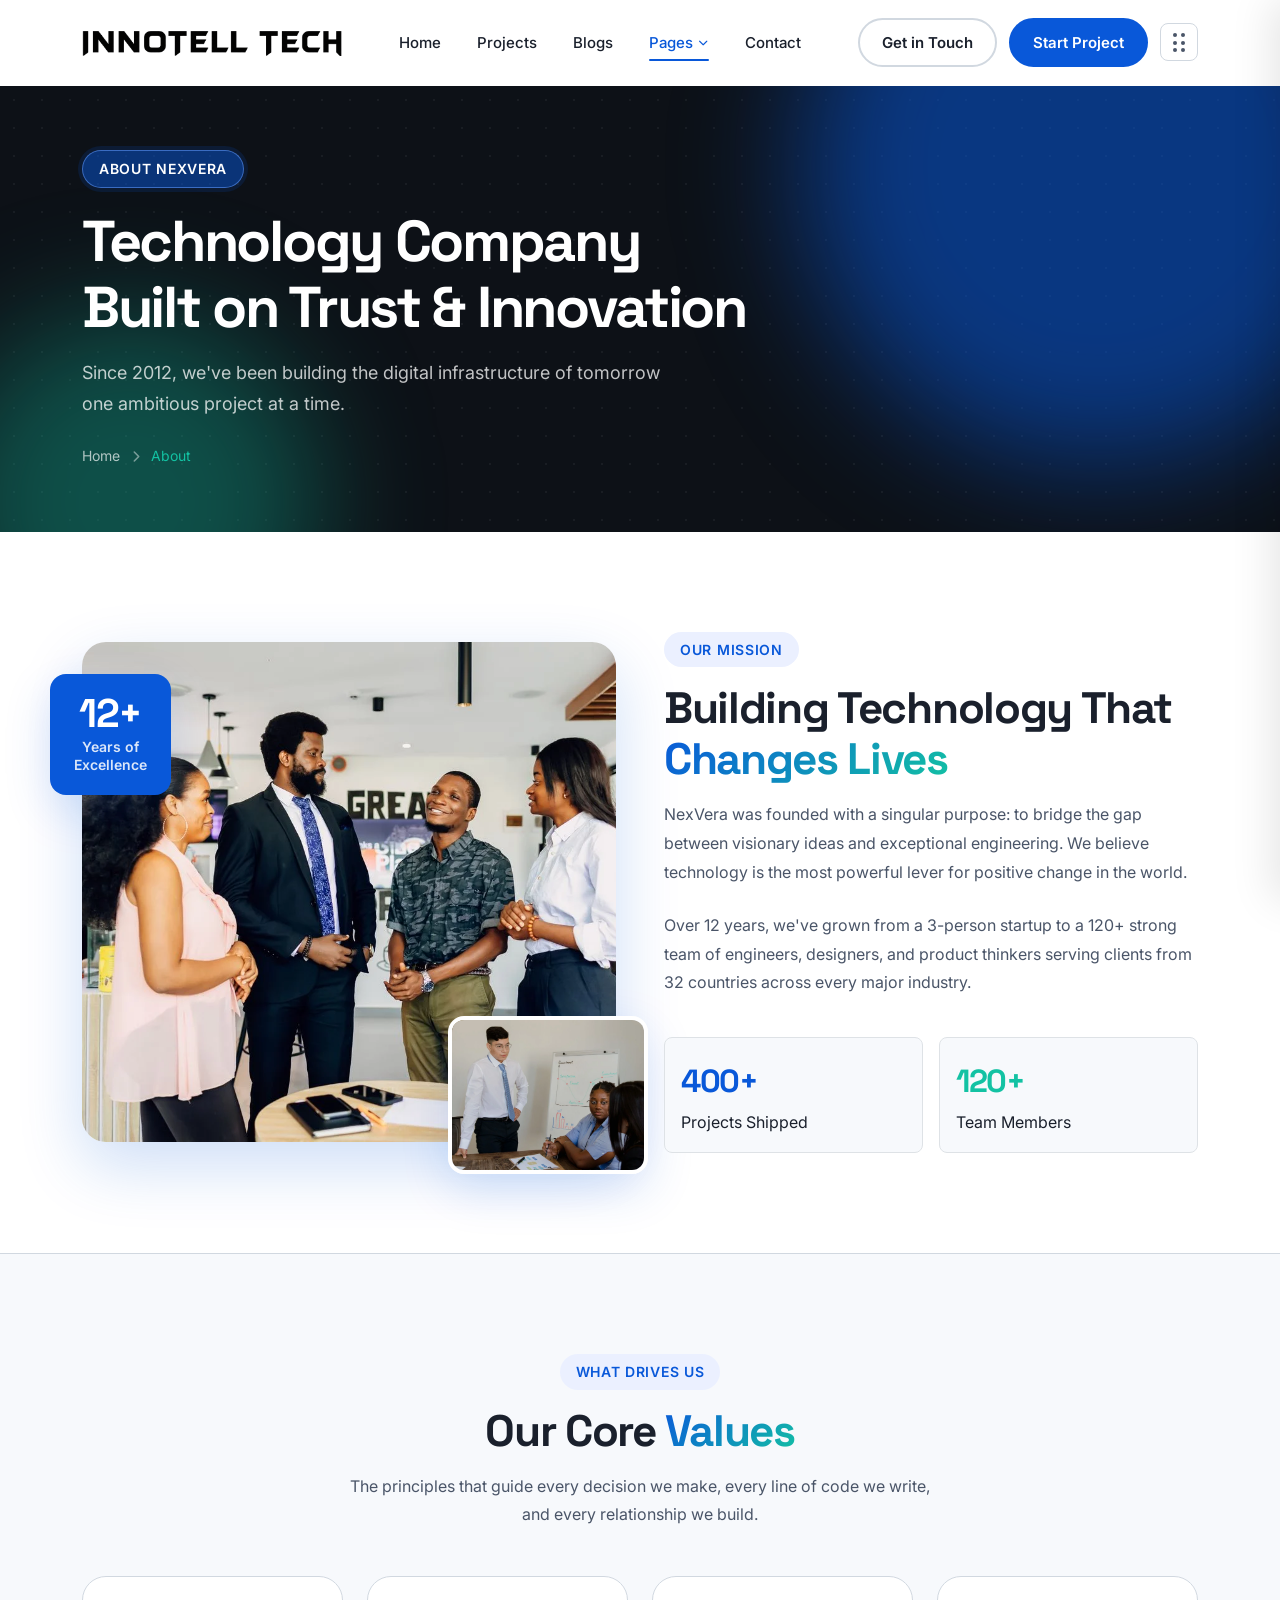
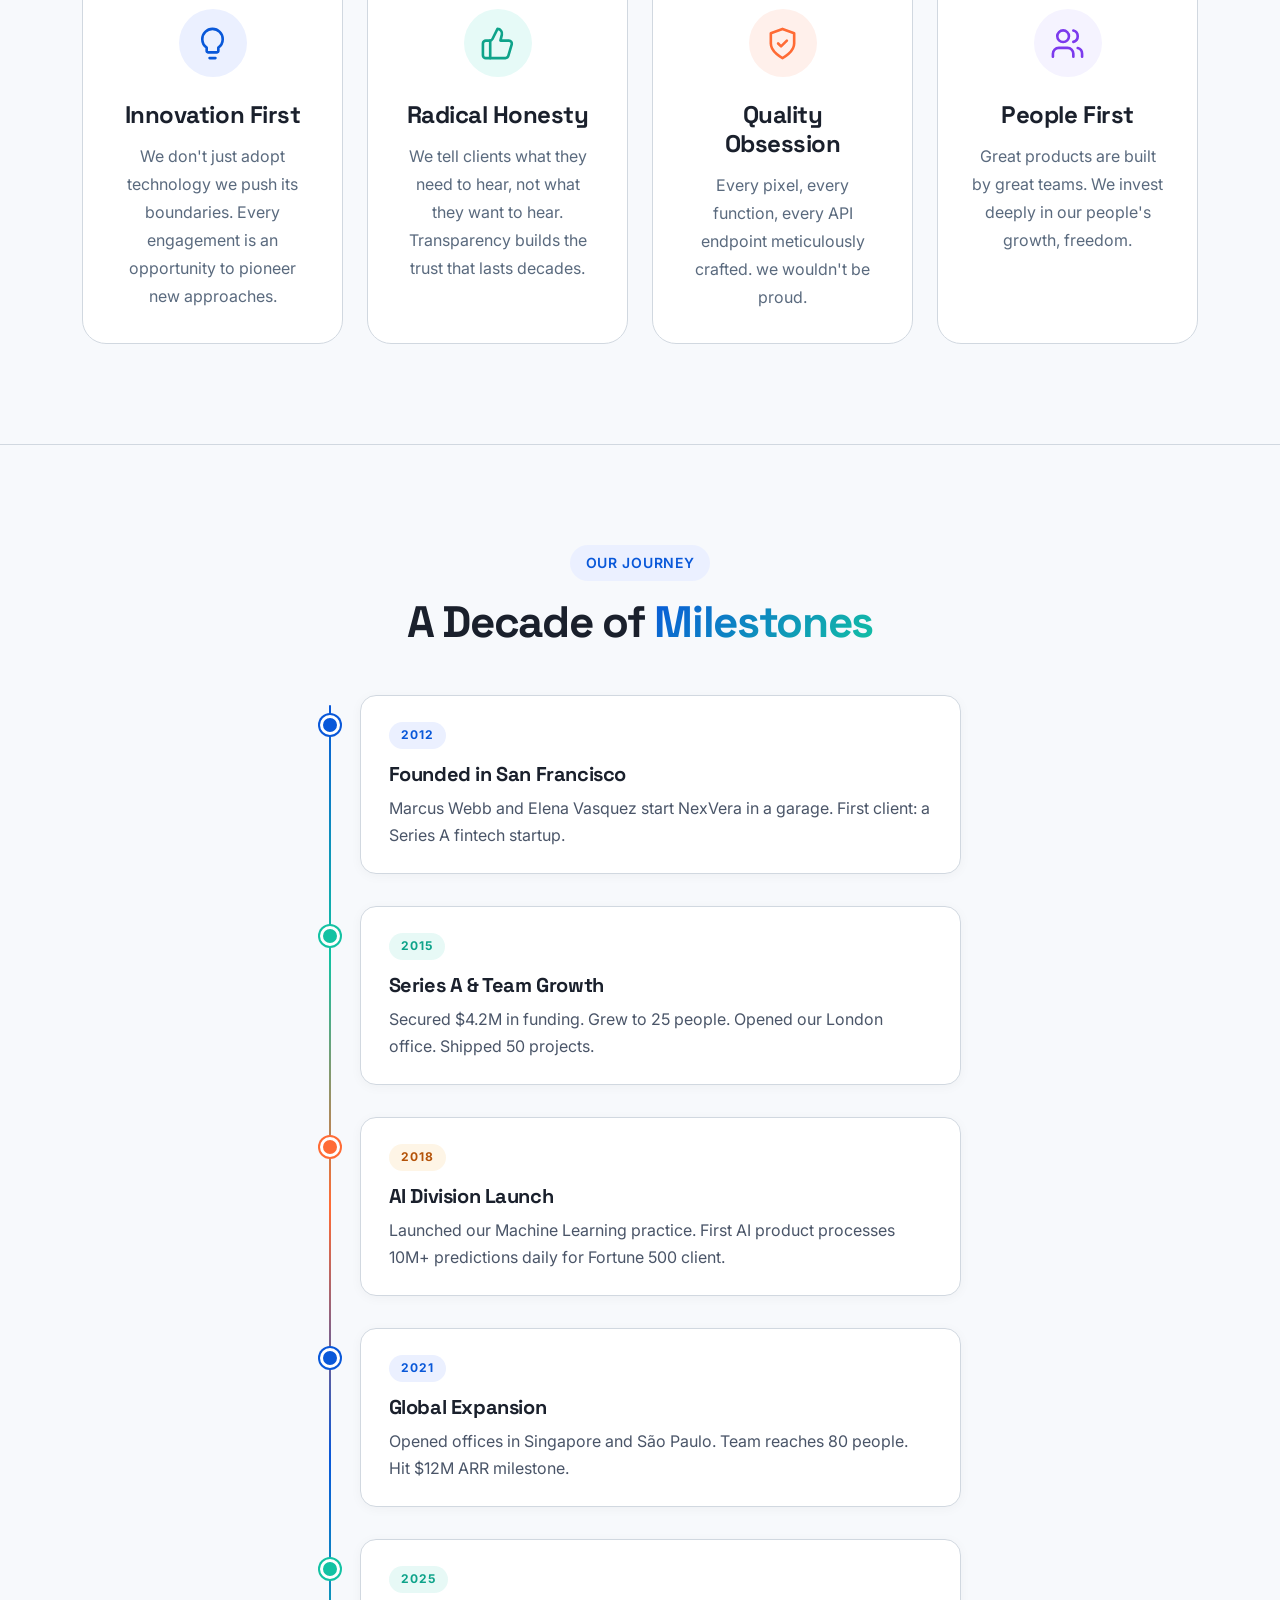
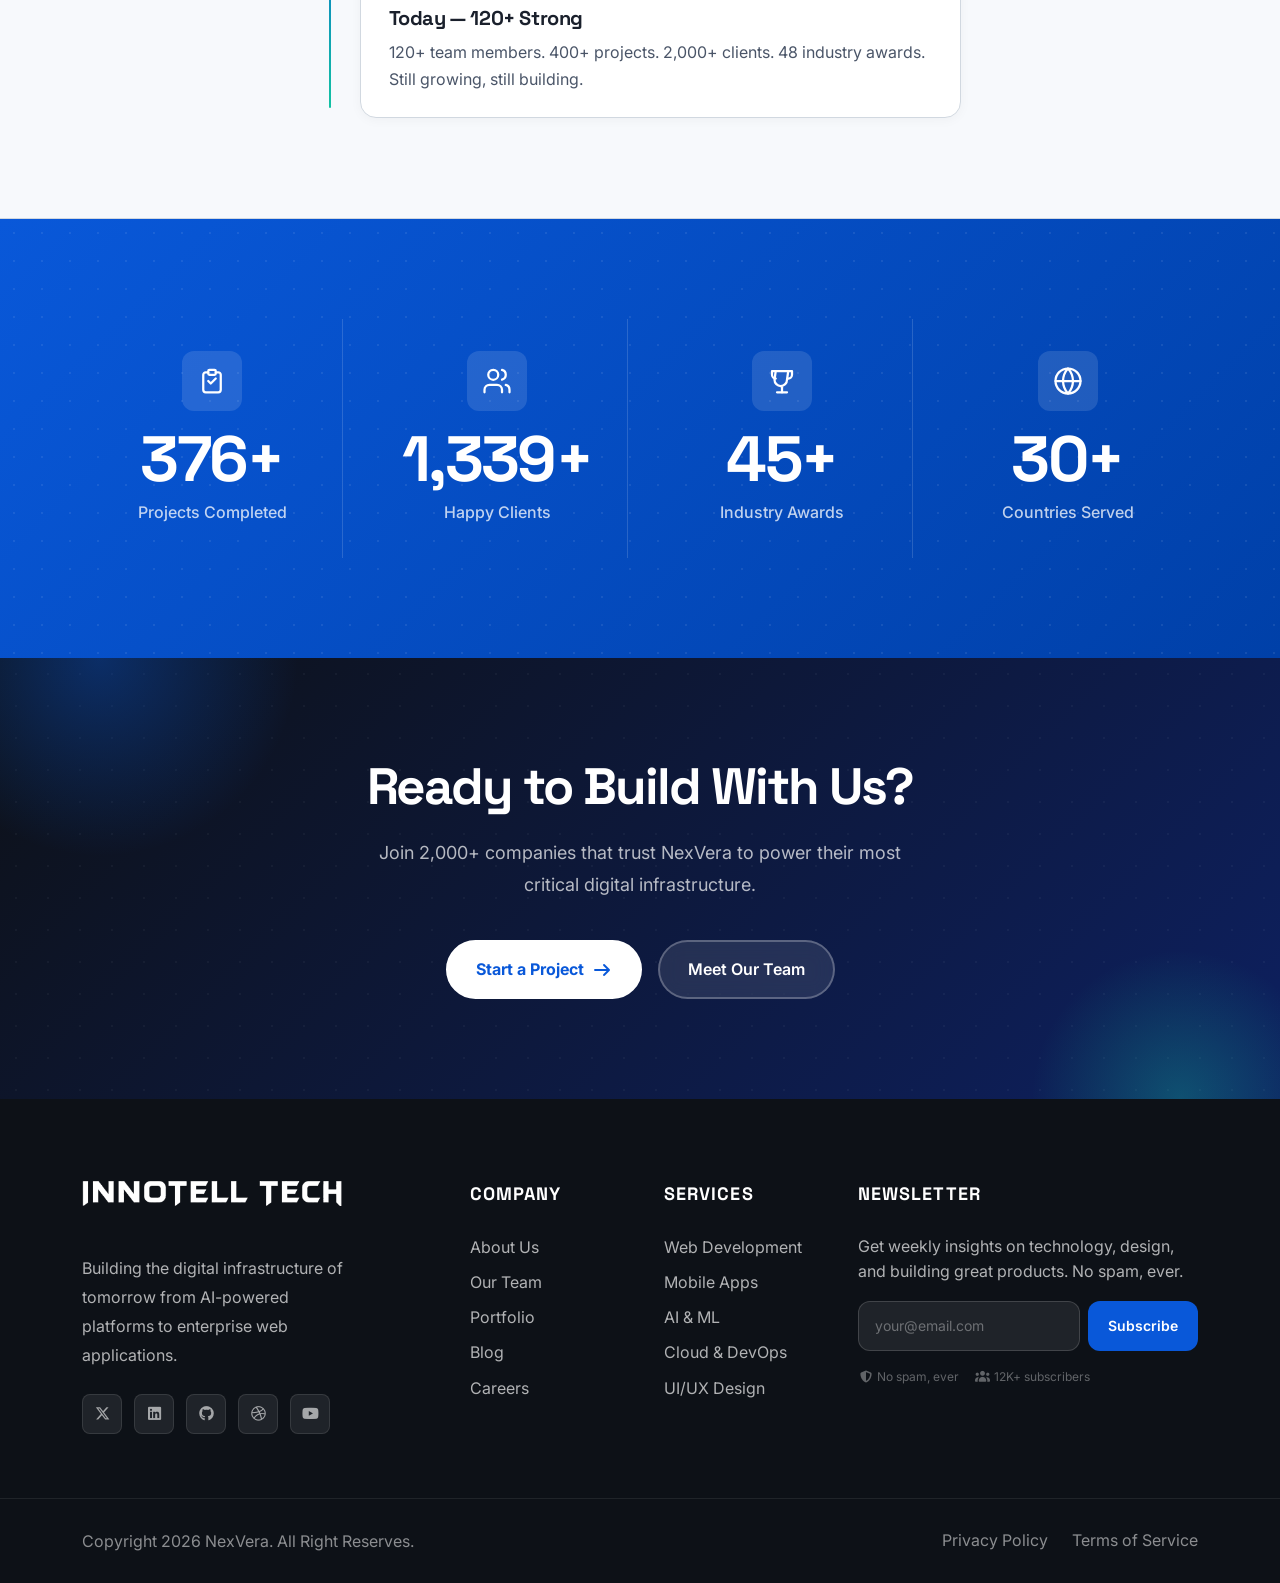
==== commit 683e3315: "initial commit" ====
--- a/about.html
+++ b/about.html
@@ -37,7 +37,7 @@
       <div class="d-flex align-items-center justify-content-between">
 
         <a href="index.html" class="navbar-brand text-decoration-none">
-          <img src="assets/img/logo.svg" alt="NexVera" class="navbar-logo-img" width="154" height="42">
+          <img src="assets/img/logo.png" alt="NexVera" class="navbar-logo-img" width="260px;" height="42">
         </a>
 
         <nav class="main-nav d-flex align-items-center gap-1">
@@ -306,7 +306,7 @@
 
         <!-- Brand -->
         <div class="col-lg-4">
-          <a href="index.html" class="footer-brand text-decoration-none d-inline-block"><img src="assets/img/logo-white.svg" alt="NexVera" class="footer-logo-img" width="148" height="42"></a>
+          <a href="index.html" class="footer-brand text-decoration-none d-inline-block"><img src="assets/img/logo-footer.png" alt="NexVera" class="footer-logo-img" width="260" height="auto"></a>
           <p class="footer-desc">Building the digital infrastructure of tomorrow from AI-powered platforms to enterprise
             web applications.</p>
           <div class="footer-social">
--- a/assets/css/main.css
+++ b/assets/css/main.css
@@ -555,16 +555,12 @@
 }
 
 /* Navbar logo image */
-.navbar-logo-img {
-  height: 36px;
-  width: auto;
+.navbar-logo-img { 
   display: block;
 }
 
 /* Footer logo image */
-.footer-logo-img {
-  height: 40px;
-  width: auto;
+.footer-logo-img { 
   display: block;
   margin-bottom: 1.25rem;
 }
